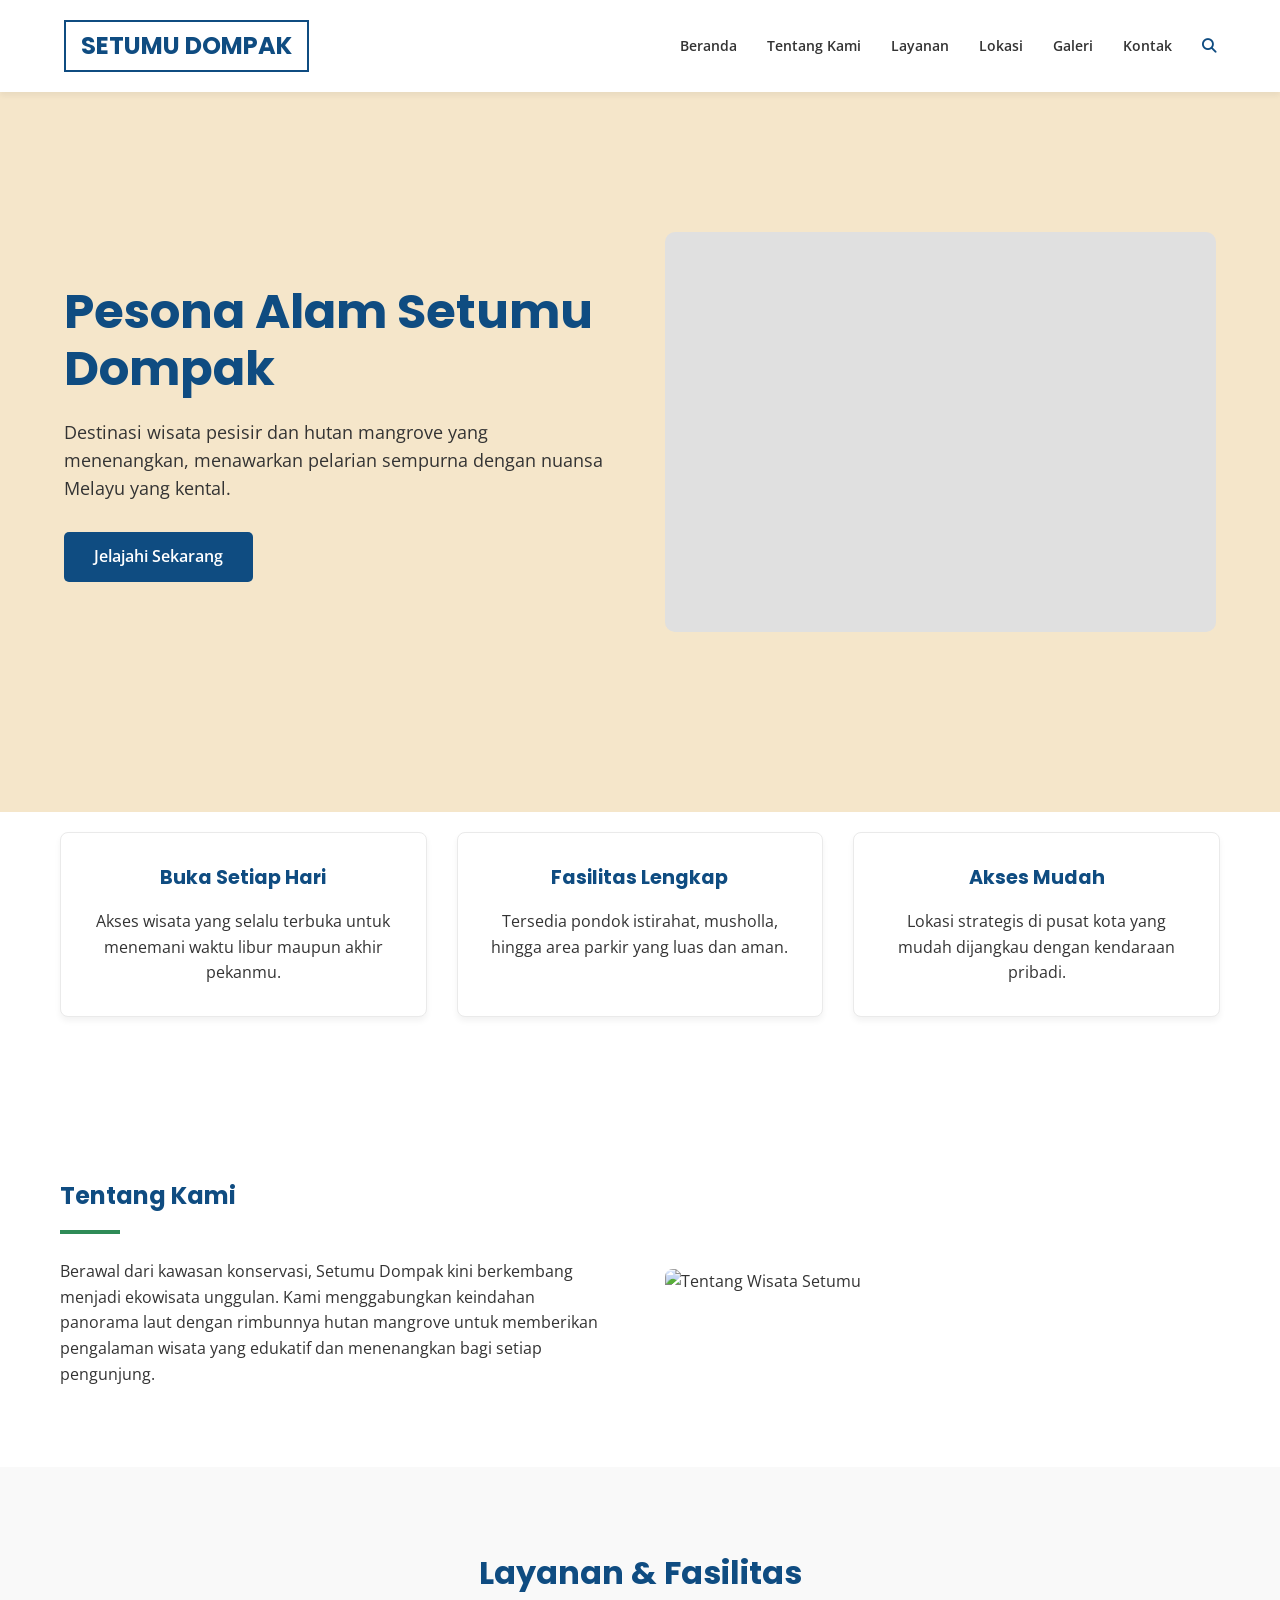
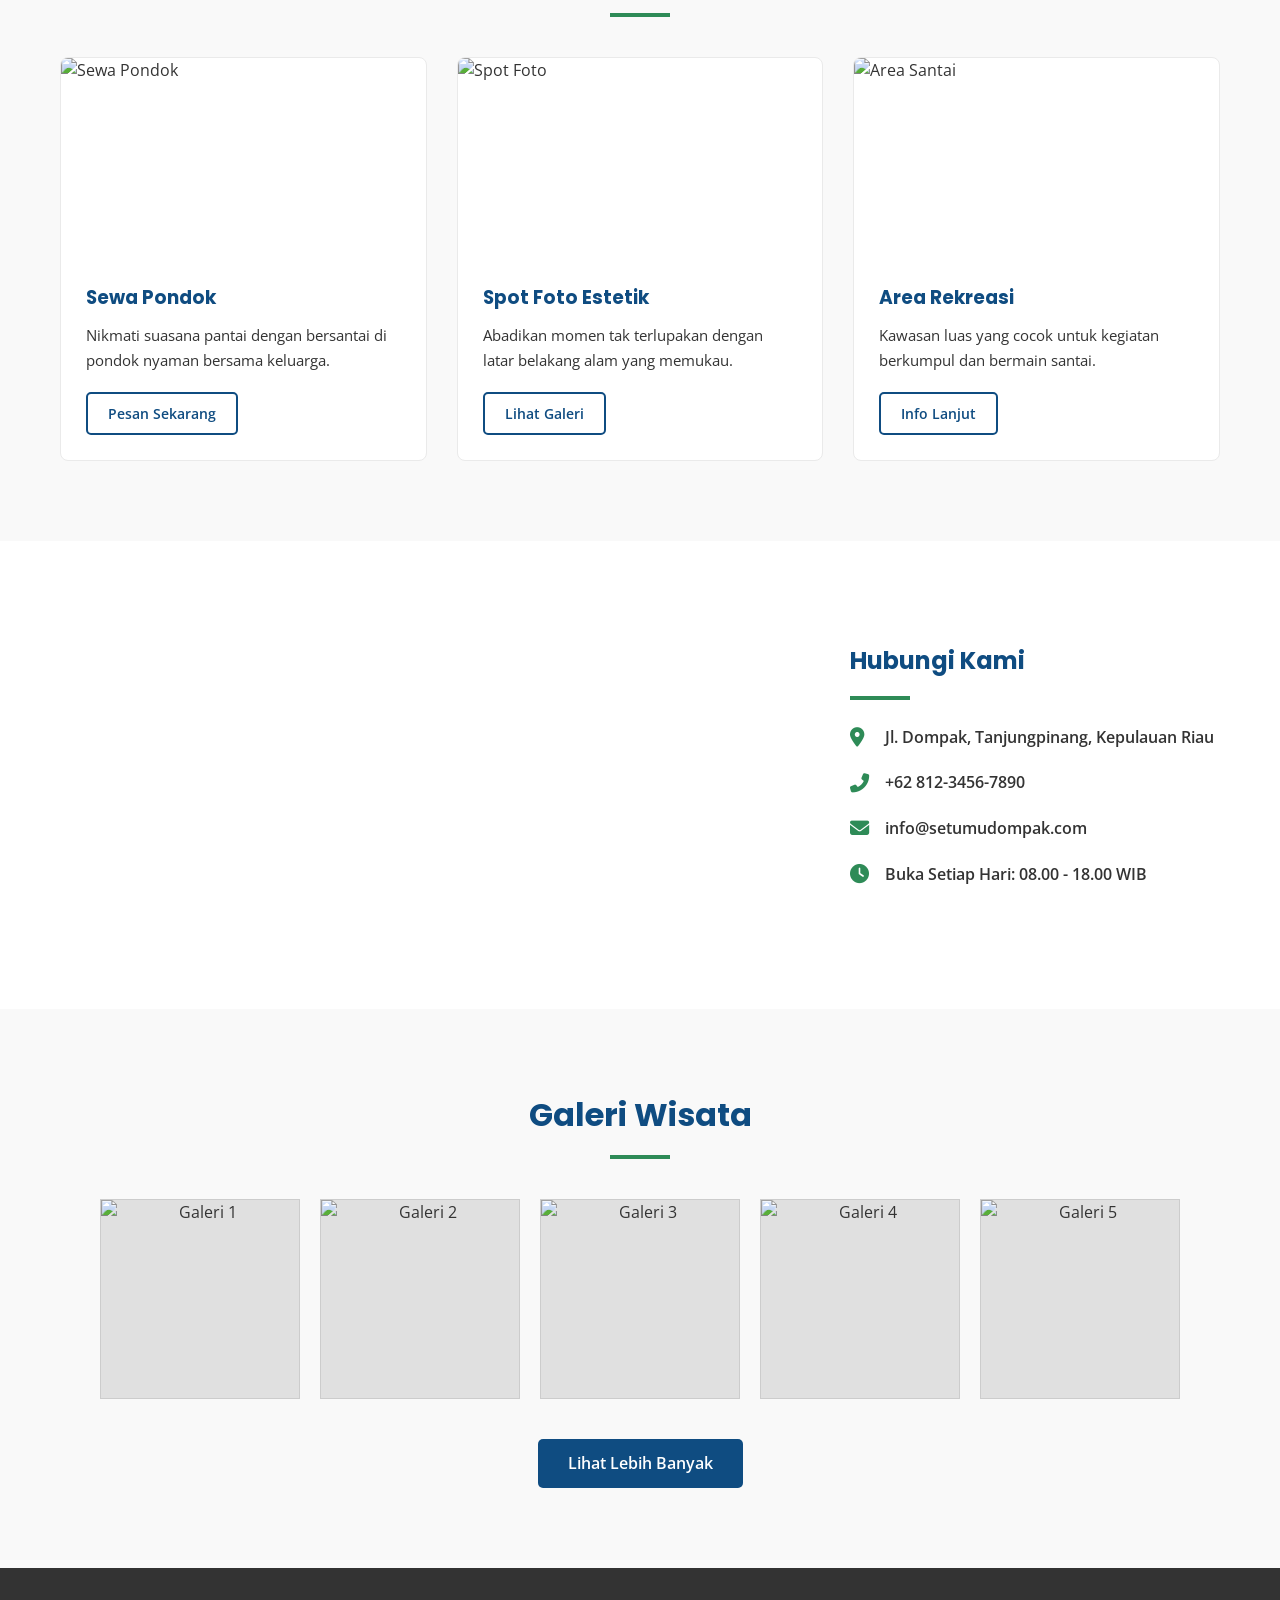
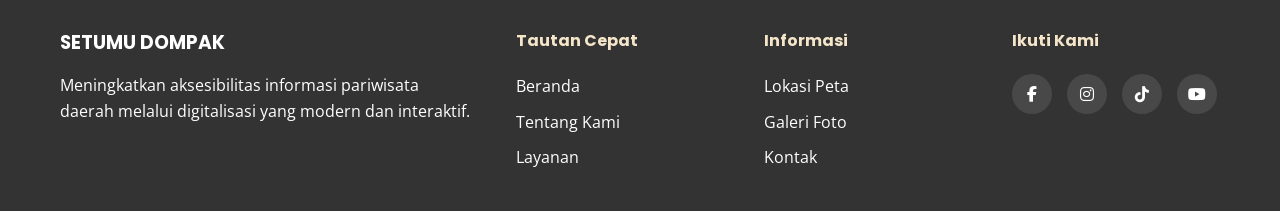
==== index.html @ fa3505f4 "first commit" ====
<!DOCTYPE html>
<html lang="id">
<head>
    <meta charset="UTF-8">
    <meta name="viewport" content="width=device-width, initial-scale=1.0">
    <title>Wisata Setumu Dompak</title>
    <link rel="stylesheet" href="css/style.css">
    <link rel="stylesheet" href="https://cdnjs.cloudflare.com/ajax/libs/font-awesome/6.4.0/css/all.min.css">
</head>
<body>

    <nav class="navbar">
        <div class="logo">SETUMU DOMPAK</div>
        <ul class="nav-links">
            <li><a href="#beranda">Beranda</a></li>
            <li><a href="#tentang">Tentang Kami</a></li>
            <li><a href="#layanan">Layanan</a></li>
            <li><a href="#lokasi">Lokasi</a></li>
            <li><a href="#galeri">Galeri</a></li>
            <li><a href="#kontak">Kontak</a></li>
            <li><a href="#" class="search-icon"><i class="fas fa-search"></i></a></li>
        </ul>
    </nav>

    <section id="beranda" class="hero">
        <div class="hero-text">
            <h1>Pesona Alam Setumu Dompak</h1>
            <p>Destinasi wisata pesisir dan hutan mangrove yang menenangkan, menawarkan pelarian sempurna dengan nuansa Melayu yang kental.</p>
            <a href="#layanan" class="btn-primary">Jelajahi Sekarang</a>
        </div>
        <div class="hero-image-placeholder">
            </div>
    </section>

    <section class="highlights container">
        <div class="card-highlight">
            <h3>Buka Setiap Hari</h3>
            <p>Akses wisata yang selalu terbuka untuk menemani waktu libur maupun akhir pekanmu.</p>
        </div>
        <div class="card-highlight">
            <h3>Fasilitas Lengkap</h3>
            <p>Tersedia pondok istirahat, musholla, hingga area parkir yang luas dan aman.</p>
        </div>
        <div class="card-highlight">
            <h3>Akses Mudah</h3>
            <p>Lokasi strategis di pusat kota yang mudah dijangkau dengan kendaraan pribadi.</p>
        </div>
    </section>

    <section id="tentang" class="tentang container">
        <div class="tentang-text">
            <h2>Tentang Kami</h2>
            <div class="divider"></div>
            <p>Berawal dari kawasan konservasi, Setumu Dompak kini berkembang menjadi ekowisata unggulan. Kami menggabungkan keindahan panorama laut dengan rimbunnya hutan mangrove untuk memberikan pengalaman wisata yang edukatif dan menenangkan bagi setiap pengunjung.</p>
        </div>
        <div class="tentang-image">
            <img src="https://via.placeholder.com/500x300" alt="Tentang Wisata Setumu">
        </div>
    </section>

    <section id="layanan" class="layanan bg-light">
        <div class="container">
            <h2 class="section-title">Layanan & Fasilitas</h2>
            <div class="divider-center"></div>
            
            <div class="layanan-grid">
                <div class="card-layanan">
                    <img src="https://via.placeholder.com/400x200" alt="Sewa Pondok">
                    <div class="card-body">
                        <h3>Sewa Pondok</h3>
                        <p>Nikmati suasana pantai dengan bersantai di pondok nyaman bersama keluarga.</p>
                        <a href="#kontak" class="btn-outline">Pesan Sekarang</a>
                    </div>
                </div>
                <div class="card-layanan">
                    <img src="https://via.placeholder.com/400x200" alt="Spot Foto">
                    <div class="card-body">
                        <h3>Spot Foto Estetik</h3>
                        <p>Abadikan momen tak terlupakan dengan latar belakang alam yang memukau.</p>
                        <a href="#galeri" class="btn-outline">Lihat Galeri</a>
                    </div>
                </div>
                <div class="card-layanan">
                    <img src="https://via.placeholder.com/400x200" alt="Area Santai">
                    <div class="card-body">
                        <h3>Area Rekreasi</h3>
                        <p>Kawasan luas yang cocok untuk kegiatan berkumpul dan bermain santai.</p>
                        <a href="#kontak" class="btn-outline">Info Lanjut</a>
                    </div>
                </div>
            </div>
        </div>
    </section>

    <section id="lokasi" class="lokasi-kontak container">
        <div class="peta-lokasi">
            <iframe src="https://www.google.com/maps/embed?pb=!1m18!1m12!1m3!1d3989.3100492018316!2d104.449733!3d0.880922!2m3!1f0!2f0!3f0!3m2!1i1024!2i768!4f13.1!3m3!1m2!1s0x0%3A0x0!2zMMKwNTInNTEuMyJOIDEwNMKwMjcnMTAuNSJF!5e0!3m2!1sid!2sid!4v1680000000000!5m2!1sid!2sid" width="100%" height="300" style="border:0; border-radius: 8px;" allowfullscreen="" loading="lazy"></iframe>
        </div>
        <div class="info-kontak">
            <h2>Hubungi Kami</h2>
            <div class="divider"></div>
            <ul>
                <li><i class="fas fa-map-marker-alt"></i> Jl. Dompak, Tanjungpinang, Kepulauan Riau</li>
                <li><i class="fas fa-phone-alt"></i> +62 812-3456-7890</li>
                <li><i class="fas fa-envelope"></i> info@setumudompak.com</li>
                <li><i class="fas fa-clock"></i> Buka Setiap Hari: 08.00 - 18.00 WIB</li>
            </ul>
        </div>
    </section>

    <section id="galeri" class="galeri bg-light">
        <div class="container text-center">
            <h2 class="section-title">Galeri Wisata</h2>
            <div class="divider-center"></div>
            
            <div class="galeri-row">
                <img src="https://via.placeholder.com/200x200" alt="Galeri 1">
                <img src="https://via.placeholder.com/200x200" alt="Galeri 2">
                <img src="https://via.placeholder.com/200x200" alt="Galeri 3">
                <img src="https://via.placeholder.com/200x200" alt="Galeri 4">
                <img src="https://via.placeholder.com/200x200" alt="Galeri 5">
            </div>
            
            <a href="#" class="btn-primary mt-4">Lihat Lebih Banyak</a>
        </div>
    </section>

    <footer id="kontak">
        <div class="container footer-grid">
            <div class="footer-brand">
                <h3>SETUMU DOMPAK</h3>
                <p>Meningkatkan aksesibilitas informasi pariwisata daerah melalui digitalisasi yang modern dan interaktif.</p>
            </div>
            <div class="footer-links">
                <h4>Tautan Cepat</h4>
                <ul>
                    <li><a href="#beranda">Beranda</a></li>
                    <li><a href="#tentang">Tentang Kami</a></li>
                    <li><a href="#layanan">Layanan</a></li>
                </ul>
            </div>
            <div class="footer-links">
                <h4>Informasi</h4>
                <ul>
                    <li><a href="#lokasi">Lokasi Peta</a></li>
                    <li><a href="#galeri">Galeri Foto</a></li>
                    <li><a href="#kontak">Kontak</a></li>
                </ul>
            </div>
            <div class="footer-social">
                <h4>Ikuti Kami</h4>
                <div class="social-icons">
                    <a href="#"><i class="fab fa-facebook-f"></i></a>
                    <a href="#"><i class="fab fa-instagram"></i></a>
                    <a href="#"><i class="fab fa-tiktok"></i></a>
                    <a href="#"><i class="fab fa-youtube"></i></a>
                </div>
            </div>
        </div>
    </footer>

</body>
</html>
---- css/style.css ----
/* --- GLOBAL STYLES & CRAP PRINCIPLES --- */
@import url('https://fonts.googleapis.com/css2?family=Open+Sans:wght@400;600&family=Poppins:wght@600;700&display=swap');

:root {
    --biru-laut: #0F4C81;
    --hijau-mangrove: #2E8B57;
    --cream-pasir: #F5E6CA;
    --putih: #FFFFFF;
    --abu-gelap: #333333;
    --abu-terang: #F9F9F9;
    --shadow: 0 4px 6px rgba(0,0,0,0.05);
}

* {
    margin: 0;
    padding: 0;
    box-sizing: border-box;
    scroll-behavior: smooth; /* Untuk efek smooth scroll antar section */
}

body {
    font-family: 'Open Sans', sans-serif;
    color: var(--abu-gelap);
    background-color: var(--putih);
    line-height: 1.6;
}

h1, h2, h3, h4 {
    font-family: 'Poppins', sans-serif;
    color: var(--biru-laut);
}

a {
    text-decoration: none;
    color: inherit;
}

.container {
    max-width: 1200px;
    margin: 0 auto;
    padding: 80px 20px;
}

.bg-light {
    background-color: var(--abu-terang);
}

/* Garis pembatas untuk Proximity & Repetition */
.divider {
    height: 4px;
    width: 60px;
    background-color: var(--hijau-mangrove);
    margin: 15px 0 25px 0;
}

.divider-center {
    height: 4px;
    width: 60px;
    background-color: var(--hijau-mangrove);
    margin: 15px auto 40px auto;
}

.section-title {
    text-align: center;
    font-size: 2rem;
}

/* --- 1. NAVBAR --- */
.navbar {
    display: flex;
    justify-content: space-between;
    align-items: center;
    padding: 20px 5%;
    background-color: var(--putih);
    box-shadow: var(--shadow);
    position: sticky;
    top: 0;
    z-index: 1000;
}

.logo {
    font-family: 'Poppins', sans-serif;
    font-weight: 700;
    font-size: 1.5rem;
    color: var(--biru-laut);
    border: 2px solid var(--biru-laut);
    padding: 5px 15px;
}

.nav-links {
    display: flex;
    list-style: none;
    gap: 30px;
    align-items: center;
}

.nav-links a {
    font-weight: 600;
    font-size: 0.9rem;
    transition: color 0.3s;
}

.nav-links a:hover {
    color: var(--hijau-mangrove);
}

.search-icon {
    color: var(--biru-laut);
}

/* --- 2. HERO SECTION --- */
.hero {
    display: flex;
    align-items: center;
    justify-content: space-between;
    padding: 60px 5% 100px;
    background-color: var(--cream-pasir); /* Contrast background */
    min-height: 80vh;
}

.hero-text {
    flex: 1;
    padding-right: 50px;
}

.hero-text h1 {
    font-size: 3rem;
    margin-bottom: 20px;
    line-height: 1.2;
}

.hero-text p {
    font-size: 1.1rem;
    margin-bottom: 30px;
    color: var(--abu-gelap);
}

.hero-image-placeholder {
    flex: 1;
    height: 400px;
    background-color: #E0E0E0;
    border-radius: 10px;
    position: relative;
    /* Ini mewakili area abu-abu besar di wireframe */
}

/* --- BUTTONS --- */
.btn-primary {
    display: inline-block;
    background-color: var(--biru-laut);
    color: var(--putih);
    padding: 12px 30px;
    border-radius: 5px;
    font-weight: 600;
    transition: 0.3s;
}

.btn-primary:hover {
    background-color: var(--hijau-mangrove);
}

.btn-outline {
    display: inline-block;
    border: 2px solid var(--biru-laut);
    color: var(--biru-laut);
    padding: 8px 20px;
    border-radius: 5px;
    font-weight: 600;
    font-size: 0.9rem;
    transition: 0.3s;
}

.btn-outline:hover {
    background-color: var(--biru-laut);
    color: var(--putih);
}

.mt-4 { margin-top: 40px; }

/* --- 3. HIGHLIGHTS CARDS --- */
.highlights {
    display: grid;
    grid-template-columns: repeat(3, 1fr);
    gap: 30px;
    margin-top: -60px; /* Overlapping hero like wireframe logic */
    position: relative;
    z-index: 10;
}

.card-highlight {
    background-color: var(--putih);
    padding: 30px;
    border: 1px solid #EAEAEA;
    border-radius: 8px;
    box-shadow: var(--shadow);
    text-align: center;
}

.card-highlight h3 {
    margin-bottom: 15px;
    font-size: 1.2rem;
}

/* --- 4. TENTANG KAMI --- */
.tentang {
    display: flex;
    align-items: center;
    gap: 50px;
}

.tentang-text {
    flex: 1;
}

.tentang-image {
    flex: 1;
}

.tentang-image img {
    width: 100%;
    border-radius: 8px;
    object-fit: cover;
}

/* --- 5. LAYANAN / FASILITAS --- */
.layanan-grid {
    display: grid;
    grid-template-columns: repeat(3, 1fr);
    gap: 30px;
}

.card-layanan {
    background-color: var(--putih);
    border: 1px solid #EAEAEA;
    border-radius: 8px;
    overflow: hidden;
}

.card-layanan img {
    width: 100%;
    height: 200px;
    object-fit: cover;
    display: block;
}

.card-body {
    padding: 25px;
}

.card-body h3 {
    margin-bottom: 10px;
}

.card-body p {
    margin-bottom: 20px;
    font-size: 0.95rem;
}

/* --- 6. LOKASI & KONTAK --- */
.lokasi-kontak {
    display: flex;
    gap: 50px;
    align-items: center;
}

.peta-lokasi {
    flex: 2;
}

.info-kontak {
    flex: 1;
}

.info-kontak ul {
    list-style: none;
}

.info-kontak ul li {
    margin-bottom: 20px;
    display: flex;
    align-items: center;
    gap: 15px;
    font-weight: 600;
}

.info-kontak ul li i {
    color: var(--hijau-mangrove);
    font-size: 1.2rem;
    width: 20px;
}

/* --- 7. GALERI --- */
.text-center {
    text-align: center;
}

.galeri-row {
    display: flex;
    gap: 20px;
    justify-content: center;
    flex-wrap: wrap;
}

.galeri-row img {
    width: 200px;
    height: 200px;
    object-fit: cover;
    background-color: #E0E0E0;
    border: 1px solid #CCC; /* Styling wireframe placeholder */
}

/* --- 8. FOOTER --- */
footer {
    background-color: var(--abu-gelap);
    color: var(--putih);
    padding: 60px 0 30px;
}

.footer-grid {
    display: grid;
    grid-template-columns: 2fr 1fr 1fr 1fr;
    gap: 40px;
    padding: 0 20px;
}

.footer-brand h3 {
    color: var(--putih);
    margin-bottom: 15px;
}

.footer-links h4, .footer-social h4 {
    color: var(--cream-pasir);
    margin-bottom: 20px;
}

.footer-links ul {
    list-style: none;
}

.footer-links ul li {
    margin-bottom: 10px;
}

.footer-links ul li a:hover {
    color: var(--hijau-mangrove);
}

.social-icons {
    display: flex;
    gap: 15px;
}

.social-icons a {
    display: flex;
    align-items: center;
    justify-content: center;
    width: 40px;
    height: 40px;
    background-color: rgba(255,255,255,0.1);
    border-radius: 50%;
    transition: 0.3s;
}

.social-icons a:hover {
    background-color: var(--hijau-mangrove);
}
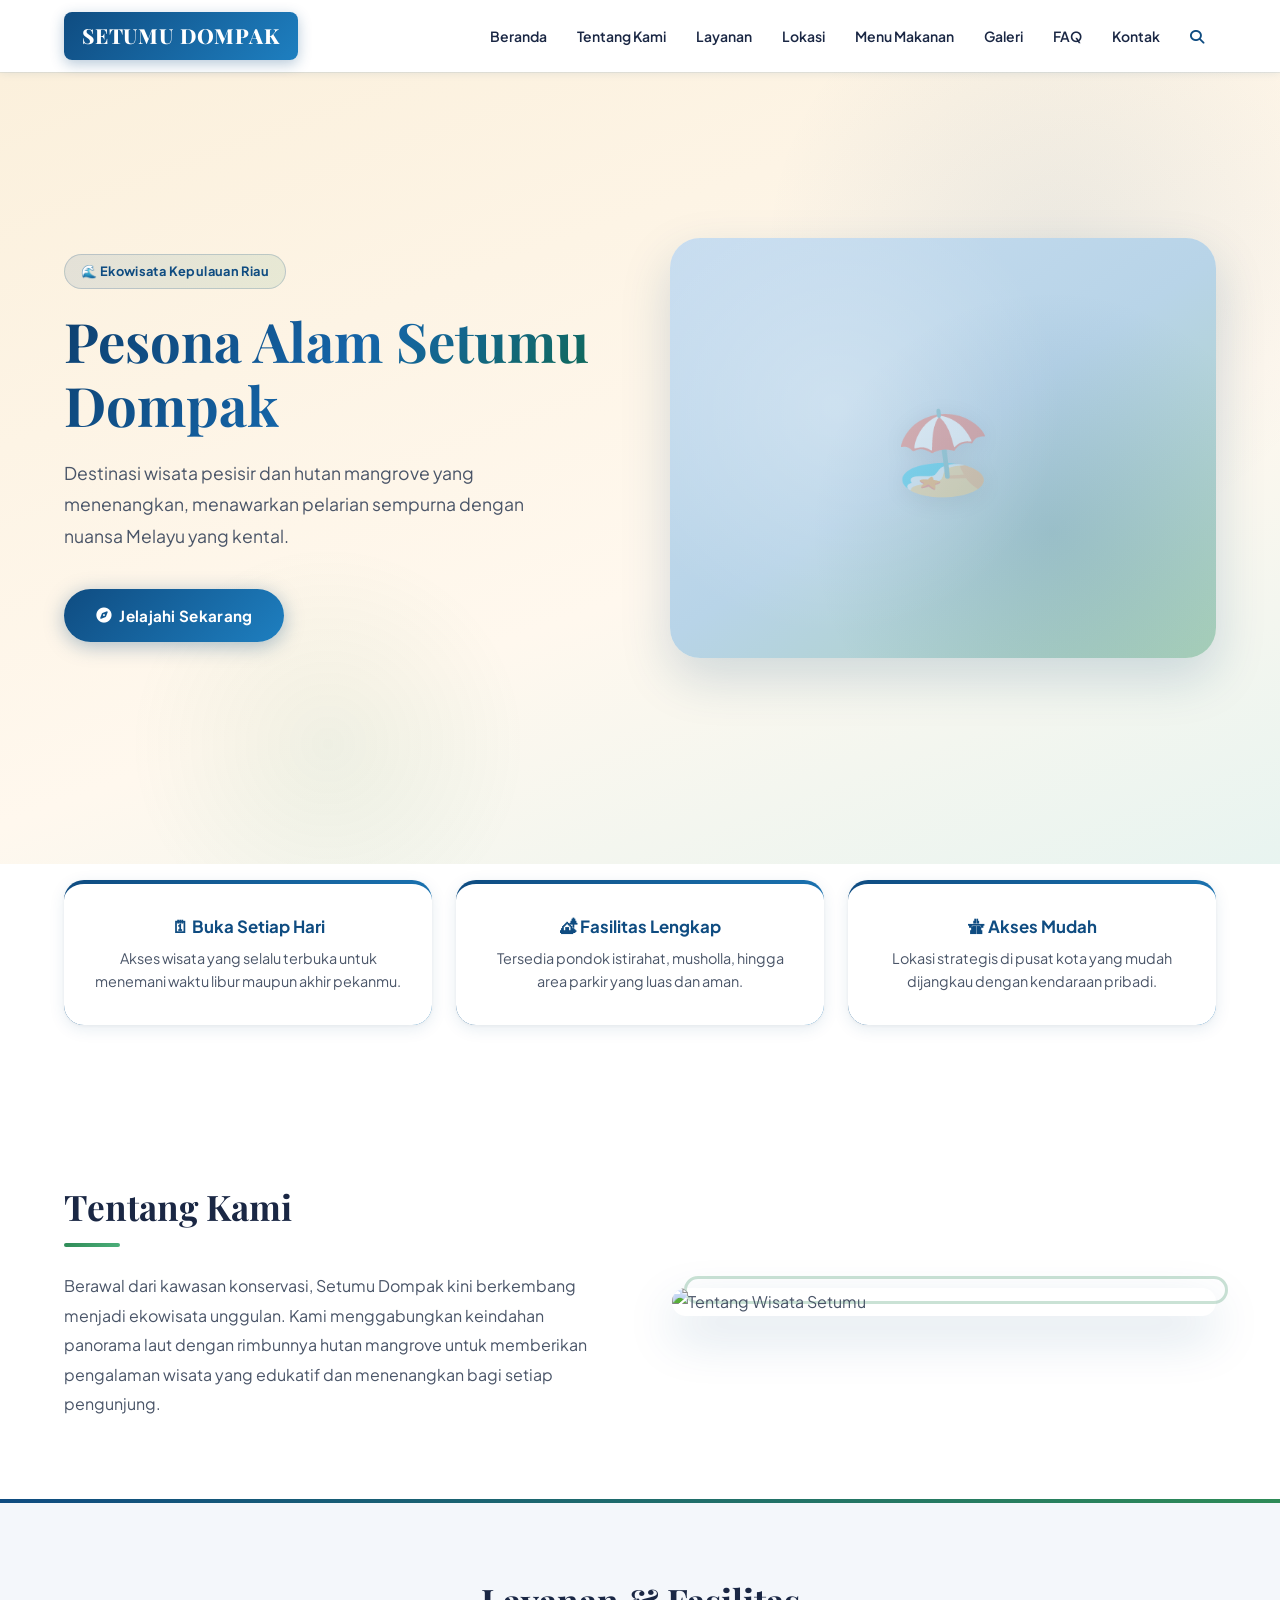
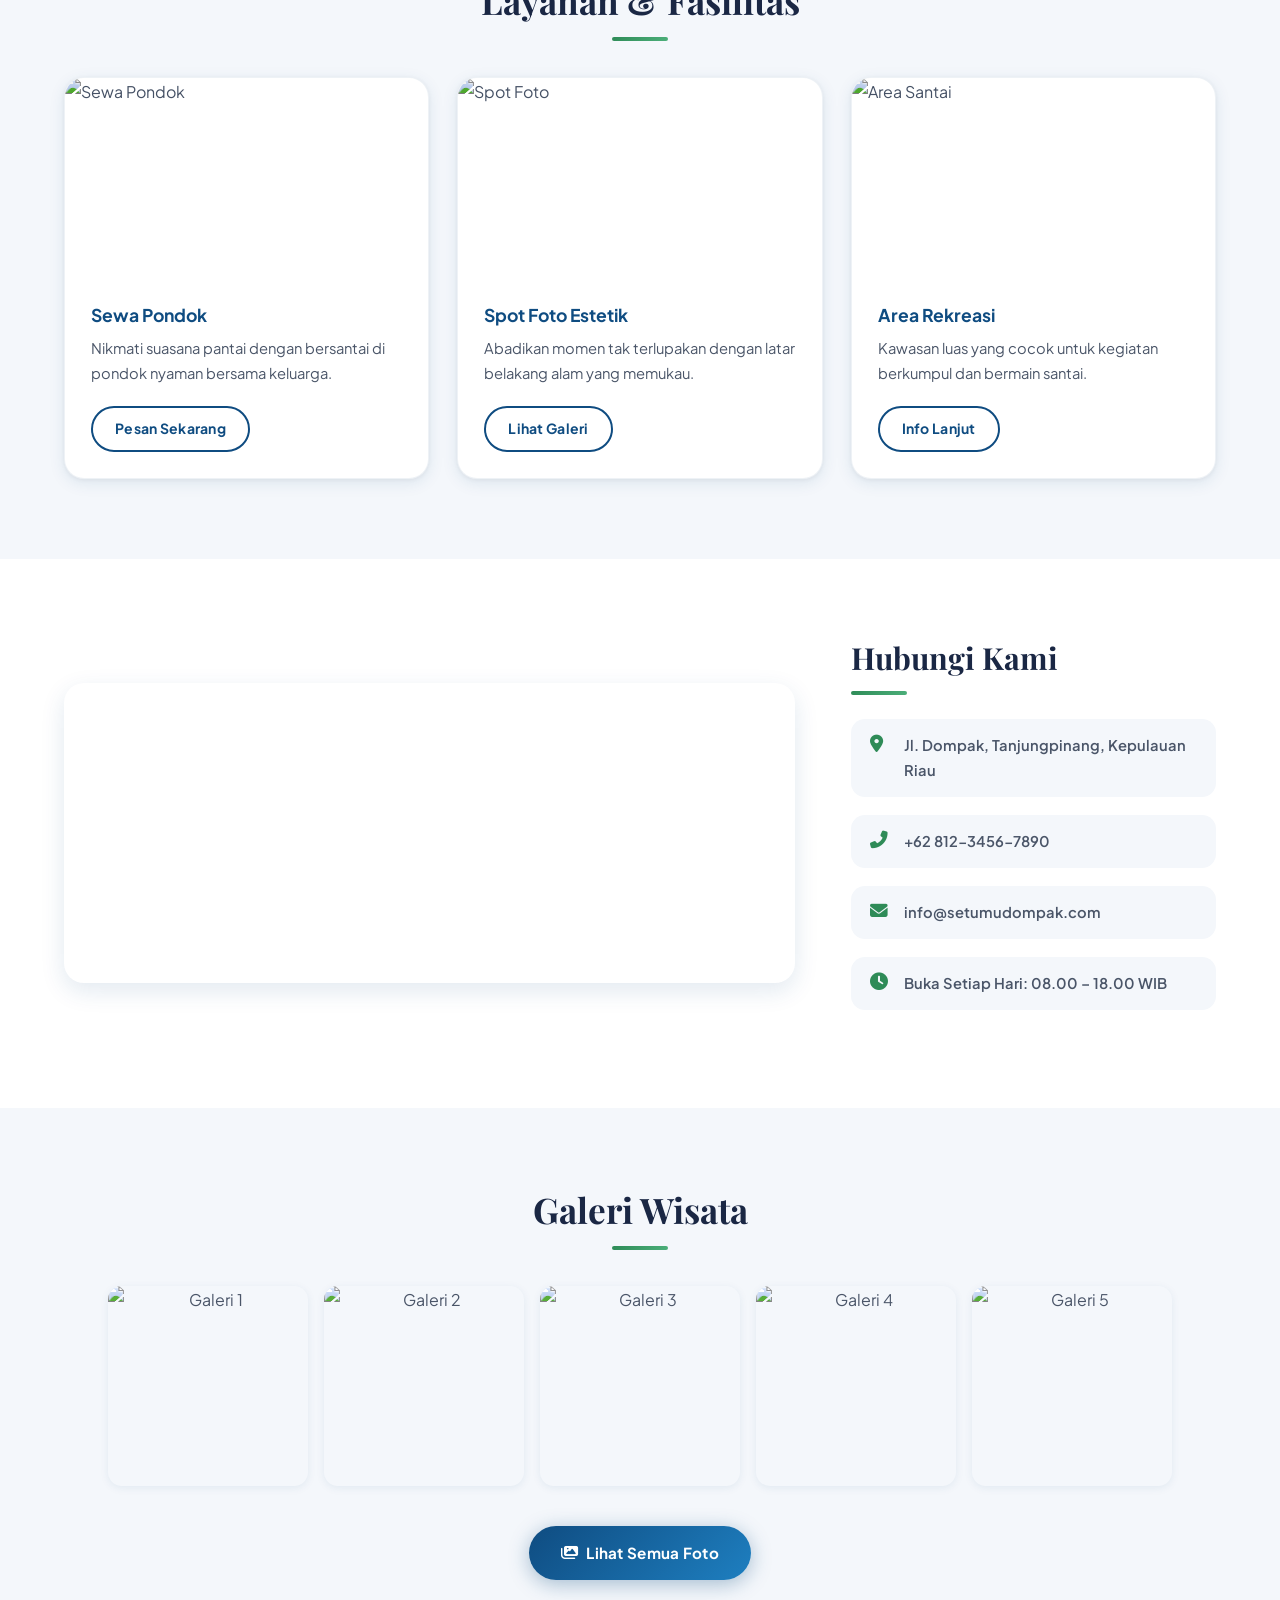
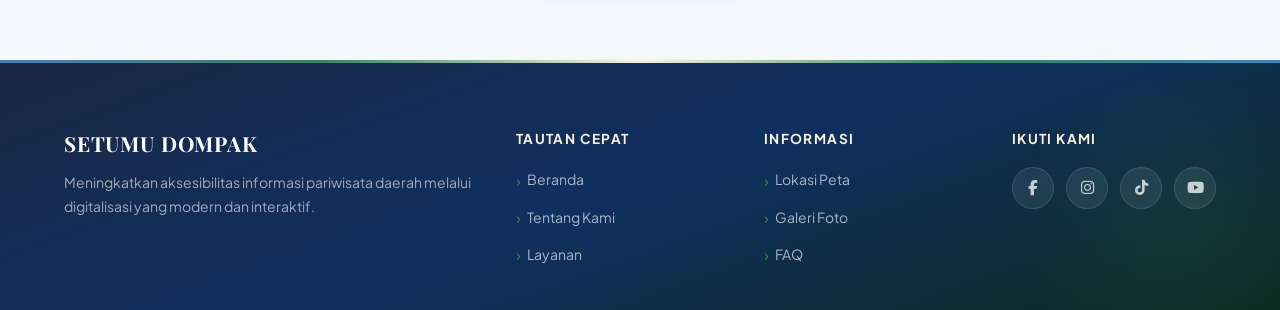
==== commit ba6f6d25: "update tampilan" ====
--- a/index.html
+++ b/index.html
@@ -3,12 +3,13 @@
 <head>
     <meta charset="UTF-8">
     <meta name="viewport" content="width=device-width, initial-scale=1.0">
-    <title>Wisata Setumu Dompak</title>
+    <title>Wisata Setumu Dompak — Ekowisata Kepulauan Riau</title>
     <link rel="stylesheet" href="css/style.css">
     <link rel="stylesheet" href="https://cdnjs.cloudflare.com/ajax/libs/font-awesome/6.4.0/css/all.min.css">
 </head>
 <body>
 
+    <!-- NAVBAR -->
     <nav class="navbar">
         <div class="logo">SETUMU DOMPAK</div>
         <ul class="nav-links">
@@ -16,22 +17,27 @@
             <li><a href="#tentang">Tentang Kami</a></li>
             <li><a href="#layanan">Layanan</a></li>
             <li><a href="#lokasi">Lokasi</a></li>
-            <li><a href="#galeri">Galeri</a></li>
+            <li><a href="menu.html">Menu Makanan</a></li>
+            <li><a href="galeri.html">Galeri</a></li>
+            <li><a href="faq.html">FAQ</a></li>
             <li><a href="#kontak">Kontak</a></li>
             <li><a href="#" class="search-icon"><i class="fas fa-search"></i></a></li>
         </ul>
     </nav>
 
+    <!-- HERO -->
     <section id="beranda" class="hero">
         <div class="hero-text">
             <h1>Pesona Alam Setumu Dompak</h1>
             <p>Destinasi wisata pesisir dan hutan mangrove yang menenangkan, menawarkan pelarian sempurna dengan nuansa Melayu yang kental.</p>
-            <a href="#layanan" class="btn-primary">Jelajahi Sekarang</a>
+            <a href="#layanan" class="btn-primary">
+                <i class="fas fa-compass"></i> Jelajahi Sekarang
+            </a>
         </div>
-        <div class="hero-image-placeholder">
-            </div>
+        <div class="hero-image-placeholder"></div>
     </section>
 
+    <!-- HIGHLIGHT CARDS -->
     <section class="highlights container">
         <div class="card-highlight">
             <h3>Buka Setiap Hari</h3>
@@ -47,84 +53,89 @@
         </div>
     </section>
 
+    <!-- TENTANG KAMI -->
     <section id="tentang" class="tentang container">
-        <div class="tentang-text">
+        <div class="tentang-text reveal-left">
             <h2>Tentang Kami</h2>
             <div class="divider"></div>
             <p>Berawal dari kawasan konservasi, Setumu Dompak kini berkembang menjadi ekowisata unggulan. Kami menggabungkan keindahan panorama laut dengan rimbunnya hutan mangrove untuk memberikan pengalaman wisata yang edukatif dan menenangkan bagi setiap pengunjung.</p>
         </div>
-        <div class="tentang-image">
-            <img src="https://via.placeholder.com/500x300" alt="Tentang Wisata Setumu">
+        <div class="tentang-image reveal-right">
+            <img src="https://via.placeholder.com/500x300/a8d0b8/0F4C81?text=Pantai+Setumu" alt="Tentang Wisata Setumu">
         </div>
     </section>
 
+    <!-- LAYANAN & FASILITAS -->
     <section id="layanan" class="layanan bg-light">
         <div class="container">
-            <h2 class="section-title">Layanan & Fasilitas</h2>
+            <h2 class="section-title reveal">Layanan &amp; Fasilitas</h2>
             <div class="divider-center"></div>
-            
             <div class="layanan-grid">
                 <div class="card-layanan">
-                    <img src="https://via.placeholder.com/400x200" alt="Sewa Pondok">
+                    <img src="https://via.placeholder.com/400x200/c8ddf5/0F4C81?text=Sewa+Pondok" alt="Sewa Pondok">
                     <div class="card-body">
                         <h3>Sewa Pondok</h3>
                         <p>Nikmati suasana pantai dengan bersantai di pondok nyaman bersama keluarga.</p>
-                        <a href="#kontak" class="btn-outline">Pesan Sekarang</a>
+                        <a href="#kontak" class="btn-outline"><span>Pesan Sekarang</span></a>
                     </div>
                 </div>
                 <div class="card-layanan">
-                    <img src="https://via.placeholder.com/400x200" alt="Spot Foto">
+                    <img src="https://via.placeholder.com/400x200/c8e4d0/0F4C81?text=Spot+Foto" alt="Spot Foto">
                     <div class="card-body">
                         <h3>Spot Foto Estetik</h3>
                         <p>Abadikan momen tak terlupakan dengan latar belakang alam yang memukau.</p>
-                        <a href="#galeri" class="btn-outline">Lihat Galeri</a>
+                        <a href="galeri.html" class="btn-outline"><span>Lihat Galeri</span></a>
                     </div>
                 </div>
                 <div class="card-layanan">
-                    <img src="https://via.placeholder.com/400x200" alt="Area Santai">
+                    <img src="https://via.placeholder.com/400x200/f5e4c8/0F4C81?text=Area+Rekreasi" alt="Area Santai">
                     <div class="card-body">
                         <h3>Area Rekreasi</h3>
                         <p>Kawasan luas yang cocok untuk kegiatan berkumpul dan bermain santai.</p>
-                        <a href="#kontak" class="btn-outline">Info Lanjut</a>
+                        <a href="#kontak" class="btn-outline"><span>Info Lanjut</span></a>
                     </div>
                 </div>
             </div>
         </div>
     </section>
 
+    <!-- LOKASI & KONTAK -->
     <section id="lokasi" class="lokasi-kontak container">
-        <div class="peta-lokasi">
-            <iframe src="https://www.google.com/maps/embed?pb=!1m18!1m12!1m3!1d3989.3100492018316!2d104.449733!3d0.880922!2m3!1f0!2f0!3f0!3m2!1i1024!2i768!4f13.1!3m3!1m2!1s0x0%3A0x0!2zMMKwNTInNTEuMyJOIDEwNMKwMjcnMTAuNSJF!5e0!3m2!1sid!2sid!4v1680000000000!5m2!1sid!2sid" width="100%" height="300" style="border:0; border-radius: 8px;" allowfullscreen="" loading="lazy"></iframe>
+        <div class="peta-lokasi reveal-left">
+            <iframe src="https://www.google.com/maps/embed?pb=!1m18!1m12!1m3!1d3989.3100492018316!2d104.449733!3d0.880922!2m3!1f0!2f0!3f0!3m2!1i1024!2i768!4f13.1!3m3!1m2!1s0x0%3A0x0!2zMMKwNTInNTEuMyJOIDEwNMKwMjcnMTAuNSJF!5e0!3m2!1sid!2sid!4v1680000000000!5m2!1sid!2sid"
+                width="100%" height="300" style="border:0; border-radius: 14px;" allowfullscreen="" loading="lazy"></iframe>
         </div>
-        <div class="info-kontak">
+        <div class="info-kontak reveal-right">
             <h2>Hubungi Kami</h2>
             <div class="divider"></div>
             <ul>
                 <li><i class="fas fa-map-marker-alt"></i> Jl. Dompak, Tanjungpinang, Kepulauan Riau</li>
                 <li><i class="fas fa-phone-alt"></i> +62 812-3456-7890</li>
                 <li><i class="fas fa-envelope"></i> info@setumudompak.com</li>
-                <li><i class="fas fa-clock"></i> Buka Setiap Hari: 08.00 - 18.00 WIB</li>
+                <li><i class="fas fa-clock"></i> Buka Setiap Hari: 08.00 – 18.00 WIB</li>
             </ul>
         </div>
     </section>
 
+    <!-- GALERI PREVIEW -->
     <section id="galeri" class="galeri bg-light">
         <div class="container text-center">
-            <h2 class="section-title">Galeri Wisata</h2>
+            <h2 class="section-title reveal">Galeri Wisata</h2>
             <div class="divider-center"></div>
-            
             <div class="galeri-row">
-                <img src="https://via.placeholder.com/200x200" alt="Galeri 1">
-                <img src="https://via.placeholder.com/200x200" alt="Galeri 2">
-                <img src="https://via.placeholder.com/200x200" alt="Galeri 3">
-                <img src="https://via.placeholder.com/200x200" alt="Galeri 4">
-                <img src="https://via.placeholder.com/200x200" alt="Galeri 5">
+                <img src="https://via.placeholder.com/200x200/c8ddf5/0F4C81?text=Pantai" alt="Galeri 1">
+                <img src="https://via.placeholder.com/200x200/f5d4a0/0F4C81?text=Sunset" alt="Galeri 2">
+                <img src="https://via.placeholder.com/200x200/c8e8d8/0F4C81?text=Mangrove" alt="Galeri 3">
+                <img src="https://via.placeholder.com/200x200/f5e0c8/0F4C81?text=Kuliner" alt="Galeri 4">
+                <img src="https://via.placeholder.com/200x200/d8c8f0/0F4C81?text=Event" alt="Galeri 5">
             </div>
-            
-            <a href="#" class="btn-primary mt-4">Lihat Lebih Banyak</a>
+            <a href="galeri.html" class="btn-primary mt-4">
+                <i class="fas fa-images"></i> Lihat Semua Foto
+            </a>
         </div>
     </section>
 
+    <!-- FOOTER -->
     <footer id="kontak">
         <div class="container footer-grid">
             <div class="footer-brand">
@@ -143,8 +154,8 @@
                 <h4>Informasi</h4>
                 <ul>
                     <li><a href="#lokasi">Lokasi Peta</a></li>
-                    <li><a href="#galeri">Galeri Foto</a></li>
-                    <li><a href="#kontak">Kontak</a></li>
+                    <li><a href="galeri.html">Galeri Foto</a></li>
+                    <li><a href="faq.html">FAQ</a></li>
                 </ul>
             </div>
             <div class="footer-social">
@@ -159,5 +170,6 @@
         </div>
     </footer>
 
+    <script src="js/navbar.js"></script>
 </body>
-</html>+</html>
--- a/css/style.css
+++ b/css/style.css
@@ -1,33 +1,66 @@
-/* --- GLOBAL STYLES & CRAP PRINCIPLES --- */
-@import url('https://fonts.googleapis.com/css2?family=Open+Sans:wght@400;600&family=Poppins:wght@600;700&display=swap');
-
+/* ============================================================
+   SETUMU DOMPAK — Enhanced Visual Style
+   Tata letak tidak berubah, visual diperkaya
+   ============================================================ */
+
+@import url('https://fonts.googleapis.com/css2?family=Playfair+Display:wght@700;800&family=Plus+Jakarta+Sans:wght@400;500;600;700&display=swap');
+
+/* ─── CSS VARIABLES ─────────────────────────────────────── */
 :root {
-    --biru-laut: #0F4C81;
-    --hijau-mangrove: #2E8B57;
-    --cream-pasir: #F5E6CA;
-    --putih: #FFFFFF;
-    --abu-gelap: #333333;
-    --abu-terang: #F9F9F9;
-    --shadow: 0 4px 6px rgba(0,0,0,0.05);
-}
-
-* {
+    --biru-laut:       #0F4C81;
+    --biru-tengah:     #1565A8;
+    --biru-muda:       #3B82C4;
+    --hijau-mangrove:  #2E8B57;
+    --hijau-terang:    #3DAA6A;
+    --cream-pasir:     #FBF0DC;
+    --cream-gelap:     #F0DDB8;
+    --putih:           #FFFFFF;
+    --abu-terang:      #F4F7FB;
+    --abu-gelap:       #2D3748;
+    --teks-utama:      #1A2744;
+    --teks-body:       #4A5568;
+
+    --gradient-hero:   linear-gradient(135deg, #0D3F6E 0%, #1565A8 50%, #0F6B3F 100%);
+    --gradient-biru:   linear-gradient(135deg, #0F4C81, #1E7FC0);
+    --gradient-hijau:  linear-gradient(135deg, #2E8B57, #4CAF7A);
+    --gradient-cream:  linear-gradient(160deg, #FBF0DC 0%, #FFF8EE 60%, #E8F4F0 100%);
+    --gradient-card:   linear-gradient(145deg, #ffffff, #f0f7ff);
+
+    --shadow-sm:   0 2px 8px rgba(15,76,129,0.08);
+    --shadow-md:   0 8px 24px rgba(15,76,129,0.12);
+    --shadow-lg:   0 20px 50px rgba(15,76,129,0.18);
+    --shadow-card: 0 4px 16px rgba(15,76,129,0.1), 0 1px 4px rgba(0,0,0,0.05);
+    --shadow-hover:0 16px 40px rgba(15,76,129,0.22), 0 4px 12px rgba(0,0,0,0.08);
+
+    --radius-sm:  8px;
+    --radius-md:  14px;
+    --radius-lg:  20px;
+    --radius-xl:  30px;
+
+    --transition: all 0.35s cubic-bezier(0.4, 0, 0.2, 1);
+}
+
+/* ─── RESET & BASE ───────────────────────────────────────── */
+*, *::before, *::after {
     margin: 0;
     padding: 0;
     box-sizing: border-box;
-    scroll-behavior: smooth; /* Untuk efek smooth scroll antar section */
-}
+}
+
+html { scroll-behavior: smooth; }
 
 body {
-    font-family: 'Open Sans', sans-serif;
-    color: var(--abu-gelap);
+    font-family: 'Plus Jakarta Sans', sans-serif;
+    color: var(--teks-body);
     background-color: var(--putih);
-    line-height: 1.6;
+    line-height: 1.7;
+    overflow-x: hidden;
 }
 
 h1, h2, h3, h4 {
-    font-family: 'Poppins', sans-serif;
-    color: var(--biru-laut);
+    font-family: 'Playfair Display', serif;
+    color: var(--teks-utama);
+    line-height: 1.25;
 }
 
 a {
@@ -35,332 +68,1290 @@
     color: inherit;
 }
 
+img { display: block; max-width: 100%; }
+
+/* ─── SCROLL ANIMATION ───────────────────────────────────── */
+.reveal {
+    opacity: 0;
+    transform: translateY(32px);
+    transition: opacity 0.7s ease, transform 0.7s ease;
+}
+.reveal.visible {
+    opacity: 1;
+    transform: translateY(0);
+}
+.reveal-left {
+    opacity: 0;
+    transform: translateX(-40px);
+    transition: opacity 0.7s ease, transform 0.7s ease;
+}
+.reveal-left.visible {
+    opacity: 1;
+    transform: translateX(0);
+}
+.reveal-right {
+    opacity: 0;
+    transform: translateX(40px);
+    transition: opacity 0.7s ease, transform 0.7s ease;
+}
+.reveal-right.visible {
+    opacity: 1;
+    transform: translateX(0);
+}
+
+/* ─── LAYOUT ─────────────────────────────────────────────── */
 .container {
     max-width: 1200px;
     margin: 0 auto;
-    padding: 80px 20px;
-}
-
-.bg-light {
-    background-color: var(--abu-terang);
-}
-
-/* Garis pembatas untuk Proximity & Repetition */
+    padding: 80px 24px;
+}
+
+.bg-light { background-color: var(--abu-terang); }
+
+/* ─── DIVIDER ────────────────────────────────────────────── */
 .divider {
     height: 4px;
-    width: 60px;
-    background-color: var(--hijau-mangrove);
-    margin: 15px 0 25px 0;
-}
-
+    width: 56px;
+    background: var(--gradient-hijau);
+    border-radius: 99px;
+    margin: 14px 0 24px;
+}
 .divider-center {
     height: 4px;
-    width: 60px;
-    background-color: var(--hijau-mangrove);
-    margin: 15px auto 40px auto;
-}
-
+    width: 56px;
+    background: var(--gradient-hijau);
+    border-radius: 99px;
+    margin: 14px auto 36px;
+}
+
+/* ─── SECTION TITLE ─────────────────────────────────────── */
 .section-title {
     text-align: center;
-    font-size: 2rem;
-}
-
-/* --- 1. NAVBAR --- */
+    font-size: 2.2rem;
+    color: var(--teks-utama);
+}
+
+/* ─── BUTTONS ────────────────────────────────────────────── */
+.btn-primary {
+    display: inline-flex;
+    align-items: center;
+    gap: 8px;
+    background: var(--gradient-biru);
+    color: var(--putih);
+    padding: 14px 32px;
+    border-radius: var(--radius-xl);
+    font-weight: 700;
+    font-size: 0.95rem;
+    letter-spacing: 0.02em;
+    box-shadow: 0 4px 20px rgba(15,76,129,0.35);
+    transition: var(--transition);
+    position: relative;
+    overflow: hidden;
+}
+.btn-primary::after {
+    content: '';
+    position: absolute;
+    inset: 0;
+    background: linear-gradient(135deg, rgba(255,255,255,0.15), transparent);
+    opacity: 0;
+    transition: opacity 0.3s;
+}
+.btn-primary:hover {
+    background: var(--gradient-hijau);
+    box-shadow: 0 8px 28px rgba(46,139,87,0.4);
+    transform: translateY(-2px);
+}
+.btn-primary:hover::after { opacity: 1; }
+
+.btn-outline {
+    display: inline-flex;
+    align-items: center;
+    gap: 6px;
+    border: 2px solid var(--biru-laut);
+    color: var(--biru-laut);
+    padding: 9px 22px;
+    border-radius: var(--radius-xl);
+    font-weight: 700;
+    font-size: 0.875rem;
+    letter-spacing: 0.02em;
+    transition: var(--transition);
+    position: relative;
+    overflow: hidden;
+}
+.btn-outline::before {
+    content: '';
+    position: absolute;
+    inset: 0;
+    background: var(--gradient-biru);
+    transform: scaleX(0);
+    transform-origin: left;
+    transition: transform 0.35s ease;
+    z-index: 0;
+}
+.btn-outline:hover {
+    color: var(--putih);
+    border-color: transparent;
+    box-shadow: var(--shadow-md);
+    transform: translateY(-2px);
+}
+.btn-outline:hover::before { transform: scaleX(1); }
+.btn-outline span, .btn-outline i { position: relative; z-index: 1; }
+
+.mt-4 { margin-top: 40px; }
+
+/* ═══════════════════════════════════════════════════════════
+   1. NAVBAR
+   ═══════════════════════════════════════════════════════════ */
 .navbar {
     display: flex;
     justify-content: space-between;
     align-items: center;
-    padding: 20px 5%;
-    background-color: var(--putih);
-    box-shadow: var(--shadow);
+    padding: 0 5%;
+    height: 72px;
+    background: rgba(255,255,255,0.92);
+    backdrop-filter: blur(16px);
+    -webkit-backdrop-filter: blur(16px);
+    box-shadow: 0 1px 0 rgba(15,76,129,0.08), var(--shadow-sm);
     position: sticky;
     top: 0;
     z-index: 1000;
+    transition: box-shadow 0.3s ease;
+}
+.navbar.scrolled {
+    box-shadow: 0 4px 24px rgba(15,76,129,0.14);
 }
 
 .logo {
-    font-family: 'Poppins', sans-serif;
-    font-weight: 700;
-    font-size: 1.5rem;
-    color: var(--biru-laut);
-    border: 2px solid var(--biru-laut);
-    padding: 5px 15px;
+    font-family: 'Playfair Display', serif;
+    font-weight: 800;
+    font-size: 1.3rem;
+    color: var(--putih);
+    background: var(--gradient-biru);
+    padding: 6px 18px;
+    border-radius: var(--radius-sm);
+    letter-spacing: 0.04em;
+    box-shadow: 0 4px 14px rgba(15,76,129,0.3);
+    transition: var(--transition);
+}
+.logo:hover {
+    box-shadow: 0 6px 20px rgba(15,76,129,0.45);
+    transform: translateY(-1px);
 }
 
 .nav-links {
     display: flex;
     list-style: none;
-    gap: 30px;
-    align-items: center;
-}
-
+    gap: 6px;
+    align-items: center;
+}
 .nav-links a {
     font-weight: 600;
-    font-size: 0.9rem;
-    transition: color 0.3s;
-}
-
+    font-size: 0.875rem;
+    color: var(--teks-utama);
+    padding: 6px 12px;
+    border-radius: var(--radius-sm);
+    transition: var(--transition);
+    position: relative;
+}
+.nav-links a::after {
+    content: '';
+    position: absolute;
+    bottom: 2px;
+    left: 12px;
+    right: 12px;
+    height: 2px;
+    background: var(--gradient-hijau);
+    border-radius: 99px;
+    transform: scaleX(0);
+    transition: transform 0.3s ease;
+}
 .nav-links a:hover {
-    color: var(--hijau-mangrove);
-}
-
-.search-icon {
     color: var(--biru-laut);
-}
-
-/* --- 2. HERO SECTION --- */
+    background: rgba(15,76,129,0.06);
+}
+.nav-links a:hover::after { transform: scaleX(1); }
+.search-icon { color: var(--biru-laut) !important; }
+
+/* ═══════════════════════════════════════════════════════════
+   2. HERO SECTION
+   ═══════════════════════════════════════════════════════════ */
 .hero {
     display: flex;
     align-items: center;
     justify-content: space-between;
-    padding: 60px 5% 100px;
-    background-color: var(--cream-pasir); /* Contrast background */
-    min-height: 80vh;
+    padding: 80px 5% 120px;
+    background: var(--gradient-cream);
+    min-height: 88vh;
+    position: relative;
+    overflow: hidden;
+}
+
+/* Dekorasi lingkaran blur di background */
+.hero::before {
+    content: '';
+    position: absolute;
+    top: -120px;
+    right: -80px;
+    width: 600px;
+    height: 600px;
+    background: radial-gradient(circle, rgba(15,76,129,0.08) 0%, transparent 70%);
+    border-radius: 50%;
+    pointer-events: none;
+}
+.hero::after {
+    content: '';
+    position: absolute;
+    bottom: -80px;
+    left: 10%;
+    width: 400px;
+    height: 400px;
+    background: radial-gradient(circle, rgba(46,139,87,0.07) 0%, transparent 70%);
+    border-radius: 50%;
+    pointer-events: none;
 }
 
 .hero-text {
     flex: 1;
-    padding-right: 50px;
+    padding-right: 60px;
+    position: relative;
+    z-index: 1;
+    animation: heroFadeIn 0.9s ease both;
+}
+@keyframes heroFadeIn {
+    from { opacity: 0; transform: translateY(30px); }
+    to   { opacity: 1; transform: translateY(0); }
+}
+
+/* Badge kecil di atas judul */
+.hero-text::before {
+    content: '🌊 Ekowisata Kepulauan Riau';
+    display: inline-block;
+    background: linear-gradient(90deg, rgba(15,76,129,0.1), rgba(46,139,87,0.1));
+    color: var(--biru-laut);
+    font-size: 0.8rem;
+    font-weight: 700;
+    padding: 6px 16px;
+    border-radius: 99px;
+    border: 1px solid rgba(15,76,129,0.2);
+    margin-bottom: 20px;
+    letter-spacing: 0.03em;
 }
 
 .hero-text h1 {
-    font-size: 3rem;
+    font-size: 3.4rem;
+    color: var(--teks-utama);
     margin-bottom: 20px;
-    line-height: 1.2;
-}
-
+    line-height: 1.18;
+    background: linear-gradient(135deg, #0D3F6E, #1565A8, #0F6B3F);
+    -webkit-background-clip: text;
+    -webkit-text-fill-color: transparent;
+    background-clip: text;
+}
 .hero-text p {
     font-size: 1.1rem;
-    margin-bottom: 30px;
-    color: var(--abu-gelap);
+    color: var(--teks-body);
+    margin-bottom: 36px;
+    max-width: 480px;
+    line-height: 1.8;
 }
 
 .hero-image-placeholder {
     flex: 1;
-    height: 400px;
-    background-color: #E0E0E0;
-    border-radius: 10px;
-    position: relative;
-    /* Ini mewakili area abu-abu besar di wireframe */
-}
-
-/* --- BUTTONS --- */
-.btn-primary {
-    display: inline-block;
-    background-color: var(--biru-laut);
-    color: var(--putih);
-    padding: 12px 30px;
-    border-radius: 5px;
-    font-weight: 600;
-    transition: 0.3s;
-}
-
-.btn-primary:hover {
-    background-color: var(--hijau-mangrove);
-}
-
-.btn-outline {
-    display: inline-block;
-    border: 2px solid var(--biru-laut);
-    color: var(--biru-laut);
-    padding: 8px 20px;
-    border-radius: 5px;
-    font-weight: 600;
-    font-size: 0.9rem;
-    transition: 0.3s;
-}
-
-.btn-outline:hover {
-    background-color: var(--biru-laut);
-    color: var(--putih);
-}
-
-.mt-4 { margin-top: 40px; }
-
-/* --- 3. HIGHLIGHTS CARDS --- */
+    height: 420px;
+    background: linear-gradient(145deg, #c8ddf0, #b8d4e8, #a8d0b8);
+    border-radius: var(--radius-xl);
+    position: relative;
+    overflow: hidden;
+    box-shadow: var(--shadow-lg);
+    animation: heroImgIn 1s 0.2s ease both;
+}
+@keyframes heroImgIn {
+    from { opacity: 0; transform: translateX(40px) scale(0.96); }
+    to   { opacity: 1; transform: translateX(0) scale(1); }
+}
+/* Pola dekoratif di dalam placeholder */
+.hero-image-placeholder::before {
+    content: '';
+    position: absolute;
+    inset: 0;
+    background:
+        radial-gradient(circle at 30% 40%, rgba(255,255,255,0.25) 0%, transparent 50%),
+        radial-gradient(circle at 70% 70%, rgba(15,76,129,0.15) 0%, transparent 50%);
+}
+.hero-image-placeholder::after {
+    content: '🏖️';
+    position: absolute;
+    top: 50%;
+    left: 50%;
+    transform: translate(-50%, -50%);
+    font-size: 5rem;
+    opacity: 0.35;
+    filter: drop-shadow(0 4px 12px rgba(0,0,0,0.2));
+}
+
+/* ═══════════════════════════════════════════════════════════
+   3. HIGHLIGHT CARDS (overlap hero)
+   ═══════════════════════════════════════════════════════════ */
 .highlights {
     display: grid;
     grid-template-columns: repeat(3, 1fr);
-    gap: 30px;
-    margin-top: -60px; /* Overlapping hero like wireframe logic */
+    gap: 24px;
+    margin-top: -64px;
     position: relative;
     z-index: 10;
 }
 
 .card-highlight {
-    background-color: var(--putih);
-    padding: 30px;
-    border: 1px solid #EAEAEA;
-    border-radius: 8px;
-    box-shadow: var(--shadow);
+    background: var(--putih);
+    padding: 32px 28px;
+    border-radius: var(--radius-lg);
+    box-shadow: var(--shadow-card);
     text-align: center;
-}
+    border-top: 4px solid transparent;
+    background-image: linear-gradient(white, white), var(--gradient-biru);
+    background-origin: border-box;
+    background-clip: padding-box, border-box;
+    transition: var(--transition);
+    position: relative;
+    overflow: hidden;
+}
+.card-highlight::before {
+    content: '';
+    position: absolute;
+    bottom: 0; left: 0; right: 0;
+    height: 3px;
+    background: var(--gradient-hijau);
+    transform: scaleX(0);
+    transition: transform 0.4s ease;
+}
+.card-highlight:hover {
+    transform: translateY(-6px);
+    box-shadow: var(--shadow-hover);
+}
+.card-highlight:hover::before { transform: scaleX(1); }
 
 .card-highlight h3 {
-    margin-bottom: 15px;
-    font-size: 1.2rem;
-}
-
-/* --- 4. TENTANG KAMI --- */
+    font-family: 'Plus Jakarta Sans', sans-serif;
+    font-weight: 700;
+    font-size: 1.05rem;
+    color: var(--biru-laut);
+    margin-bottom: 10px;
+}
+.card-highlight p {
+    font-size: 0.9rem;
+    color: var(--teks-body);
+    line-height: 1.6;
+}
+/* Icon emoji sebelum judul */
+.card-highlight:nth-child(1) h3::before { content: '🗓 '; }
+.card-highlight:nth-child(2) h3::before { content: '🏕 '; }
+.card-highlight:nth-child(3) h3::before { content: '🛣 '; }
+
+/* ═══════════════════════════════════════════════════════════
+   4. TENTANG KAMI
+   ═══════════════════════════════════════════════════════════ */
 .tentang {
     display: flex;
     align-items: center;
-    gap: 50px;
-}
-
-.tentang-text {
-    flex: 1;
+    gap: 64px;
+}
+.tentang-text { flex: 1; }
+.tentang-text h2 {
+    font-size: 2.2rem;
+    color: var(--teks-utama);
+}
+.tentang-text p {
+    font-size: 1rem;
+    color: var(--teks-body);
+    line-height: 1.85;
 }
 
 .tentang-image {
     flex: 1;
-}
-
+    position: relative;
+}
 .tentang-image img {
     width: 100%;
-    border-radius: 8px;
+    border-radius: var(--radius-lg);
     object-fit: cover;
-}
-
-/* --- 5. LAYANAN / FASILITAS --- */
+    box-shadow: var(--shadow-lg);
+}
+/* Dekorasi bingkai di belakang gambar */
+.tentang-image::before {
+    content: '';
+    position: absolute;
+    inset: -12px -12px 12px 12px;
+    border: 3px solid rgba(46,139,87,0.25);
+    border-radius: var(--radius-lg);
+    z-index: -1;
+}
+
+/* ═══════════════════════════════════════════════════════════
+   5. LAYANAN & FASILITAS
+   ═══════════════════════════════════════════════════════════ */
+.layanan { position: relative; overflow: hidden; }
+.layanan::before {
+    content: '';
+    position: absolute;
+    top: 0; left: 0; right: 0;
+    height: 4px;
+    background: linear-gradient(90deg, var(--biru-laut), var(--hijau-mangrove), var(--biru-laut));
+    background-size: 200% 100%;
+    animation: gradientSlide 4s linear infinite;
+}
+@keyframes gradientSlide {
+    0%   { background-position: 0% 0%; }
+    100% { background-position: 200% 0%; }
+}
+
 .layanan-grid {
     display: grid;
     grid-template-columns: repeat(3, 1fr);
-    gap: 30px;
+    gap: 28px;
 }
 
 .card-layanan {
-    background-color: var(--putih);
-    border: 1px solid #EAEAEA;
-    border-radius: 8px;
+    background: var(--putih);
+    border-radius: var(--radius-lg);
     overflow: hidden;
-}
-
+    box-shadow: var(--shadow-card);
+    transition: var(--transition);
+    border: 1px solid rgba(15,76,129,0.07);
+}
+.card-layanan:hover {
+    transform: translateY(-8px);
+    box-shadow: var(--shadow-hover);
+}
 .card-layanan img {
     width: 100%;
     height: 200px;
     object-fit: cover;
     display: block;
-}
-
-.card-body {
-    padding: 25px;
-}
-
+    filter: brightness(0.95) saturate(1.1);
+    transition: filter 0.4s ease, transform 0.5s ease;
+}
+.card-layanan:hover img {
+    filter: brightness(1.05) saturate(1.2);
+    transform: scale(1.04);
+}
+
+.card-body { padding: 26px; }
 .card-body h3 {
+    font-family: 'Plus Jakarta Sans', sans-serif;
+    font-weight: 700;
+    font-size: 1.1rem;
+    color: var(--biru-laut);
     margin-bottom: 10px;
 }
-
 .card-body p {
+    font-size: 0.92rem;
+    color: var(--teks-body);
     margin-bottom: 20px;
-    font-size: 0.95rem;
-}
-
-/* --- 6. LOKASI & KONTAK --- */
+    line-height: 1.7;
+}
+
+/* ═══════════════════════════════════════════════════════════
+   6. LOKASI & KONTAK
+   ═══════════════════════════════════════════════════════════ */
 .lokasi-kontak {
     display: flex;
-    gap: 50px;
-    align-items: center;
-}
-
+    gap: 56px;
+    align-items: center;
+}
 .peta-lokasi {
     flex: 2;
-}
-
-.info-kontak {
-    flex: 1;
-}
-
-.info-kontak ul {
-    list-style: none;
-}
-
+    border-radius: var(--radius-lg);
+    overflow: hidden;
+    box-shadow: var(--shadow-md);
+}
+.peta-lokasi iframe { display: block; border-radius: var(--radius-lg); }
+
+.info-kontak { flex: 1; }
+.info-kontak h2 { font-size: 1.9rem; color: var(--teks-utama); }
+.info-kontak ul { list-style: none; margin-top: 8px; }
 .info-kontak ul li {
-    margin-bottom: 20px;
-    display: flex;
-    align-items: center;
-    gap: 15px;
+    display: flex;
+    align-items: flex-start;
+    gap: 14px;
     font-weight: 600;
-}
-
+    font-size: 0.92rem;
+    color: var(--teks-body);
+    margin-bottom: 18px;
+    padding: 14px 16px;
+    border-radius: var(--radius-md);
+    background: var(--abu-terang);
+    border-left: 3px solid transparent;
+    transition: var(--transition);
+}
+.info-kontak ul li:hover {
+    background: rgba(15,76,129,0.06);
+    border-left-color: var(--hijau-mangrove);
+    transform: translateX(4px);
+}
 .info-kontak ul li i {
     color: var(--hijau-mangrove);
-    font-size: 1.2rem;
+    font-size: 1.1rem;
     width: 20px;
-}
-
-/* --- 7. GALERI --- */
-.text-center {
-    text-align: center;
-}
+    flex-shrink: 0;
+    margin-top: 2px;
+}
+
+/* ═══════════════════════════════════════════════════════════
+   7. GALERI (Landing Page Preview)
+   ═══════════════════════════════════════════════════════════ */
+.text-center { text-align: center; }
 
 .galeri-row {
     display: flex;
-    gap: 20px;
+    gap: 16px;
     justify-content: center;
     flex-wrap: wrap;
 }
-
 .galeri-row img {
     width: 200px;
     height: 200px;
     object-fit: cover;
-    background-color: #E0E0E0;
-    border: 1px solid #CCC; /* Styling wireframe placeholder */
-}
-
-/* --- 8. FOOTER --- */
+    border-radius: var(--radius-md);
+    box-shadow: var(--shadow-sm);
+    transition: var(--transition);
+    cursor: pointer;
+}
+.galeri-row img:hover {
+    transform: scale(1.06) translateY(-4px);
+    box-shadow: var(--shadow-lg);
+}
+
+/* ═══════════════════════════════════════════════════════════
+   8. FOOTER
+   ═══════════════════════════════════════════════════════════ */
 footer {
-    background-color: var(--abu-gelap);
+    background: linear-gradient(160deg, #1A2744 0%, #0F3060 50%, #0A2A1E 100%);
     color: var(--putih);
-    padding: 60px 0 30px;
+    padding: 70px 0 32px;
+    position: relative;
+    overflow: hidden;
+}
+footer::before {
+    content: '';
+    position: absolute;
+    top: 0; left: 0; right: 0;
+    height: 3px;
+    background: linear-gradient(90deg, var(--biru-muda), var(--hijau-mangrove), var(--cream-pasir), var(--hijau-mangrove), var(--biru-muda));
+}
+/* Lingkaran dekoratif di footer */
+footer::after {
+    content: '';
+    position: absolute;
+    bottom: -80px;
+    right: -60px;
+    width: 320px;
+    height: 320px;
+    background: radial-gradient(circle, rgba(46,139,87,0.12) 0%, transparent 70%);
+    border-radius: 50%;
+    pointer-events: none;
 }
 
 .footer-grid {
     display: grid;
     grid-template-columns: 2fr 1fr 1fr 1fr;
-    gap: 40px;
-    padding: 0 20px;
-}
-
+    gap: 44px;
+    padding: 0 24px;
+    position: relative;
+    z-index: 1;
+}
 .footer-brand h3 {
+    font-family: 'Playfair Display', serif;
     color: var(--putih);
-    margin-bottom: 15px;
+    font-size: 1.3rem;
+    margin-bottom: 14px;
+    letter-spacing: 0.04em;
+}
+.footer-brand p {
+    font-size: 0.875rem;
+    color: rgba(255,255,255,0.6);
+    line-height: 1.75;
 }
 
 .footer-links h4, .footer-social h4 {
     color: var(--cream-pasir);
+    font-family: 'Plus Jakarta Sans', sans-serif;
+    font-weight: 700;
+    font-size: 0.85rem;
+    letter-spacing: 0.1em;
+    text-transform: uppercase;
     margin-bottom: 20px;
 }
-
-.footer-links ul {
-    list-style: none;
-}
-
-.footer-links ul li {
-    margin-bottom: 10px;
-}
-
+.footer-links ul { list-style: none; }
+.footer-links ul li { margin-bottom: 10px; }
+.footer-links ul li a {
+    font-size: 0.875rem;
+    color: rgba(255,255,255,0.65);
+    transition: var(--transition);
+    display: inline-flex;
+    align-items: center;
+    gap: 6px;
+}
+.footer-links ul li a::before {
+    content: '›';
+    color: var(--hijau-mangrove);
+    font-size: 1rem;
+    transition: transform 0.2s;
+}
 .footer-links ul li a:hover {
+    color: var(--putih);
+    transform: translateX(4px);
+}
+
+.social-icons {
+    display: flex;
+    gap: 12px;
+    flex-wrap: wrap;
+}
+.social-icons a {
+    display: flex;
+    align-items: center;
+    justify-content: center;
+    width: 42px;
+    height: 42px;
+    background: rgba(255,255,255,0.08);
+    border: 1px solid rgba(255,255,255,0.12);
+    border-radius: 50%;
+    color: rgba(255,255,255,0.75);
+    font-size: 0.95rem;
+    transition: var(--transition);
+}
+.social-icons a:hover {
+    background: var(--gradient-hijau);
+    border-color: transparent;
+    color: var(--putih);
+    transform: translateY(-3px);
+    box-shadow: 0 6px 18px rgba(46,139,87,0.4);
+}
+
+/* ═══════════════════════════════════════════════════════════
+   PAGE HEADER (Menu, Galeri, FAQ)
+   ═══════════════════════════════════════════════════════════ */
+.page-header {
+    text-align: center;
+    padding: 72px 24px 20px;
+    max-width: 1200px;
+    margin: 0 auto;
+    position: relative;
+}
+.page-header h2 {
+    font-size: 2.4rem;
+    color: var(--teks-utama);
+    margin-bottom: 6px;
+}
+.page-header .divider-center { margin: 12px auto 16px; }
+.page-header p {
+    font-size: 1rem;
+    color: var(--teks-body);
+    max-width: 560px;
+    margin: 0 auto;
+    line-height: 1.8;
+}
+
+/* ═══════════════════════════════════════════════════════════
+   FILTER TABS (Menu & Galeri)
+   ═══════════════════════════════════════════════════════════ */
+.filter-wrap {
+    display: flex;
+    justify-content: center;
+    gap: 10px;
+    flex-wrap: wrap;
+    padding: 24px 24px 32px;
+    max-width: 1200px;
+    margin: 0 auto;
+}
+
+.btn-filter {
+    border: 2px solid rgba(15,76,129,0.3);
+    color: var(--biru-laut);
+    background: var(--putih);
+    padding: 9px 22px;
+    border-radius: 99px;
+    font-family: 'Plus Jakarta Sans', sans-serif;
+    font-weight: 700;
+    font-size: 0.85rem;
+    cursor: pointer;
+    transition: var(--transition);
+    letter-spacing: 0.02em;
+    box-shadow: 0 2px 8px rgba(15,76,129,0.06);
+}
+.btn-filter:hover {
+    border-color: var(--biru-laut);
+    background: rgba(15,76,129,0.05);
+    transform: translateY(-2px);
+    box-shadow: 0 6px 16px rgba(15,76,129,0.12);
+}
+.btn-filter.active {
+    background: var(--gradient-biru);
+    color: var(--putih);
+    border-color: transparent;
+    box-shadow: 0 6px 18px rgba(15,76,129,0.35);
+    transform: translateY(-2px);
+}
+
+/* ═══════════════════════════════════════════════════════════
+   PAGE MENU MAKANAN
+   ═══════════════════════════════════════════════════════════ */
+.menu-section {
+    max-width: 1200px;
+    margin: 0 auto;
+    padding: 0 24px 100px;
+}
+
+.menu-grid {
+    display: grid;
+    grid-template-columns: repeat(5, 1fr);
+    gap: 22px;
+}
+
+/* Card Menu */
+.card-menu {
+    background: var(--putih);
+    border-radius: var(--radius-lg);
+    overflow: hidden;
+    box-shadow: var(--shadow-card);
+    border: 1px solid rgba(15,76,129,0.07);
+    transition: var(--transition);
+    display: flex;
+    flex-direction: column;
+}
+.card-menu:hover {
+    transform: translateY(-8px);
+    box-shadow: var(--shadow-hover);
+}
+
+.card-menu-img-placeholder {
+    width: 100%;
+    aspect-ratio: 4 / 3;
+    background: linear-gradient(135deg, #dce8f5, #c8dff0, #cce8da);
+    display: flex;
+    align-items: center;
+    justify-content: center;
+    transition: transform 0.5s ease;
+    overflow: hidden;
+    position: relative;
+}
+.card-menu:hover .card-menu-img-placeholder {
+    transform: scale(1.04);
+}
+.card-menu-img-placeholder::after {
+    content: '';
+    position: absolute;
+    inset: 0;
+    background: linear-gradient(135deg, rgba(255,255,255,0.18) 0%, transparent 60%);
+}
+.card-menu-img-placeholder i {
+    font-size: 2.2rem;
+    color: rgba(15,76,129,0.35);
+    position: relative;
+    z-index: 1;
+    transition: transform 0.4s ease;
+}
+.card-menu:hover .card-menu-img-placeholder i {
+    transform: scale(1.15) rotate(-5deg);
+}
+
+/* Warna berbeda per kategori */
+.card-menu[data-category="seafood"] .card-menu-img-placeholder {
+    background: linear-gradient(135deg, #c8e4f5, #a8d4ee, #d4eef5);
+}
+.card-menu[data-category="tradisional"] .card-menu-img-placeholder {
+    background: linear-gradient(135deg, #f5e8c8, #eed4a0, #f5f0c8);
+}
+.card-menu[data-category="minuman"] .card-menu-img-placeholder {
+    background: linear-gradient(135deg, #c8f0e4, #a0e4cc, #c8eef5);
+}
+.card-menu[data-category="cemilan"] .card-menu-img-placeholder {
+    background: linear-gradient(135deg, #f5d4c8, #eebba0, #f5e4c8);
+}
+
+.card-menu-body {
+    padding: 16px 18px 20px;
+    flex: 1;
+    display: flex;
+    flex-direction: column;
+}
+.card-menu-body h3 {
+    font-family: 'Plus Jakarta Sans', sans-serif;
+    font-weight: 700;
+    font-size: 0.92rem;
+    color: var(--biru-laut);
+    margin-bottom: 6px;
+    line-height: 1.4;
+}
+.card-menu-body p {
+    font-size: 0.8rem;
+    color: var(--teks-body);
+    line-height: 1.55;
+    margin-bottom: 12px;
+    flex: 1;
+    display: -webkit-box;
+    -webkit-line-clamp: 2;
+    -webkit-box-orient: vertical;
+    overflow: hidden;
+}
+.card-menu-body .btn-outline {
+    font-size: 0.75rem;
+    padding: 6px 16px;
+    align-self: flex-start;
+    border-radius: 99px;
+}
+
+/* Responsive Menu */
+@media (max-width: 1100px) { .menu-grid { grid-template-columns: repeat(3, 1fr); } }
+@media (max-width: 767px)  { .menu-grid { grid-template-columns: repeat(2, 1fr); } }
+@media (max-width: 480px)  { .menu-grid { grid-template-columns: 1fr; } }
+
+/* ═══════════════════════════════════════════════════════════
+   PAGE GALERI
+   ═══════════════════════════════════════════════════════════ */
+.gallery-section {
+    max-width: 1200px;
+    margin: 0 auto;
+    padding: 0 24px 100px;
+}
+
+.gallery-grid {
+    display: grid;
+    grid-template-columns: repeat(5, 1fr);
+    gap: 12px;
+}
+
+.gallery-item {
+    position: relative;
+    border-radius: var(--radius-md);
+    overflow: hidden;
+    cursor: pointer;
+    aspect-ratio: 1 / 1;
+    background: linear-gradient(135deg, #c8ddf0, #b8d4e8, #a8d0b8);
+    box-shadow: var(--shadow-sm);
+    transition: var(--transition);
+}
+.gallery-item:hover {
+    box-shadow: var(--shadow-lg);
+    z-index: 2;
+}
+
+.gallery-placeholder {
+    width: 100%;
+    height: 100%;
+    display: flex;
+    align-items: center;
+    justify-content: center;
+    transition: transform 0.45s ease;
+}
+.gallery-placeholder i {
+    font-size: 1.6rem;
+    color: rgba(15,76,129,0.3);
+}
+.gallery-item:hover .gallery-placeholder {
+    transform: scale(1.1);
+}
+
+/* Warna berbeda per kategori */
+.gallery-item[data-category="pantai"]    { background: linear-gradient(135deg, #c8ddf0, #9ac4e8); }
+.gallery-item[data-category="sunset"]   { background: linear-gradient(135deg, #f5d4a0, #f0a850, #e87040); }
+.gallery-item[data-category="wisatawan"]{ background: linear-gradient(135deg, #d0e8d8, #98d4b0); }
+.gallery-item[data-category="kuliner"]  { background: linear-gradient(135deg, #f5e0c8, #e8c090); }
+.gallery-item[data-category="event"]    { background: linear-gradient(135deg, #d8c8f0, #b8a0e8); }
+
+.gallery-overlay {
+    position: absolute;
+    inset: 0;
+    background: linear-gradient(135deg, rgba(15,76,129,0.7), rgba(46,139,87,0.5));
+    display: flex;
+    align-items: center;
+    justify-content: center;
+    opacity: 0;
+    transition: opacity 0.35s ease;
+}
+.gallery-overlay i {
+    color: #fff;
+    font-size: 1.7rem;
+    filter: drop-shadow(0 2px 8px rgba(0,0,0,0.3));
+    transform: scale(0.7);
+    transition: transform 0.35s cubic-bezier(0.34,1.56,0.64,1);
+}
+.gallery-item:hover .gallery-overlay { opacity: 1; }
+.gallery-item:hover .gallery-overlay i { transform: scale(1); }
+
+/* Responsive Galeri */
+@media (max-width: 1100px) { .gallery-grid { grid-template-columns: repeat(4, 1fr); } }
+@media (max-width: 767px)  { .gallery-grid { grid-template-columns: repeat(3, 1fr); } }
+@media (max-width: 480px)  { .gallery-grid { grid-template-columns: repeat(2, 1fr); } }
+
+/* Lightbox */
+.lightbox {
+    display: none;
+    position: fixed;
+    inset: 0;
+    background: rgba(10,20,40,0.95);
+    backdrop-filter: blur(12px);
+    z-index: 9999;
+    flex-direction: column;
+    align-items: center;
+    justify-content: center;
+}
+.lightbox.active { display: flex; }
+
+.lightbox-placeholder {
+    width: 60vw;
+    height: 58vh;
+    max-width: 700px;
+    background: rgba(255,255,255,0.05);
+    border: 1px solid rgba(255,255,255,0.1);
+    border-radius: var(--radius-lg);
+    display: flex;
+    align-items: center;
+    justify-content: center;
+    box-shadow: 0 40px 80px rgba(0,0,0,0.5);
+}
+.lightbox-placeholder i { font-size: 4rem; color: rgba(255,255,255,0.2); }
+
+.lightbox-close {
+    position: absolute;
+    top: 24px; right: 32px;
+    font-size: 1.8rem;
+    color: rgba(255,255,255,0.7);
+    cursor: pointer;
+    background: rgba(255,255,255,0.08);
+    border: 1px solid rgba(255,255,255,0.15);
+    border-radius: 50%;
+    width: 48px; height: 48px;
+    display: flex; align-items: center; justify-content: center;
+    transition: var(--transition);
+}
+.lightbox-close:hover {
+    background: rgba(46,139,87,0.5);
+    color: #fff;
+    transform: rotate(90deg);
+}
+
+.lightbox-prev, .lightbox-next {
+    position: absolute;
+    top: 50%;
+    transform: translateY(-50%);
+    font-size: 1.4rem;
+    color: rgba(255,255,255,0.8);
+    cursor: pointer;
+    background: rgba(255,255,255,0.08);
+    border: 1px solid rgba(255,255,255,0.15);
+    border-radius: 50%;
+    width: 52px; height: 52px;
+    display: flex; align-items: center; justify-content: center;
+    transition: var(--transition);
+}
+.lightbox-prev { left: 24px; }
+.lightbox-next { right: 24px; }
+.lightbox-prev:hover, .lightbox-next:hover {
+    background: var(--gradient-hijau);
+    border-color: transparent;
+    box-shadow: 0 4px 16px rgba(46,139,87,0.4);
+    transform: translateY(-50%) scale(1.08);
+}
+
+.lightbox-caption {
+    color: rgba(255,255,255,0.65);
+    font-size: 0.9rem;
+    margin-top: 20px;
+    font-family: 'Plus Jakarta Sans', sans-serif;
+    letter-spacing: 0.03em;
+}
+
+/* ═══════════════════════════════════════════════════════════
+   PAGE FAQ
+   ═══════════════════════════════════════════════════════════ */
+
+/* FAQ Hero */
+.faq-hero {
+    display: flex;
+    align-items: center;
+    gap: 48px;
+    max-width: 1200px;
+    margin: 0 auto;
+    padding: 72px 40px 56px;
+}
+
+.faq-hero-illustration {
+    flex-shrink: 0;
+    width: 168px;
+    height: 148px;
+    background: linear-gradient(135deg, #e8f2fc, #d4eae4);
+    border-radius: var(--radius-xl);
+    display: flex;
+    align-items: center;
+    justify-content: center;
+    position: relative;
+    box-shadow: var(--shadow-md);
+}
+.faq-hero-illustration .bubble-main {
+    position: absolute;
+    top: 16px; left: 16px;
+    width: 92px; height: 82px;
+    background: var(--putih);
+    border: 2px solid rgba(15,76,129,0.15);
+    border-radius: 16px 16px 16px 4px;
+    display: flex;
+    align-items: center;
+    justify-content: center;
+    box-shadow: var(--shadow-sm);
+}
+.faq-hero-illustration .bubble-main i {
+    font-size: 2rem;
+    background: var(--gradient-biru);
+    -webkit-background-clip: text;
+    -webkit-text-fill-color: transparent;
+    background-clip: text;
+}
+.faq-hero-illustration .bubble-small {
+    position: absolute;
+    bottom: 14px; right: 8px;
+    width: 52px; height: 46px;
+    background: var(--putih);
+    border: 2px solid rgba(46,139,87,0.2);
+    border-radius: 12px 12px 4px 12px;
+    display: flex;
+    align-items: center;
+    justify-content: center;
+    box-shadow: var(--shadow-sm);
+}
+.faq-hero-illustration .bubble-small i {
+    font-size: 1.1rem;
     color: var(--hijau-mangrove);
 }
-
-.social-icons {
-    display: flex;
-    gap: 15px;
-}
-
-.social-icons a {
+.faq-hero-illustration .bubble-dots {
+    position: absolute;
+    top: 10px; left: 20px;
+    display: flex;
+    gap: 4px;
+}
+.faq-hero-illustration .bubble-dots span {
+    width: 5px; height: 5px;
+    border-radius: 50%;
+    background: rgba(15,76,129,0.25);
+    display: block;
+}
+.faq-hero-illustration .bubble-dots span:nth-child(2) { background: rgba(46,139,87,0.3); }
+.faq-hero-illustration .bubble-dots span:nth-child(3) { background: rgba(15,76,129,0.15); }
+
+.faq-hero-text h2 {
+    font-size: 2rem;
+    color: var(--teks-utama);
+}
+.faq-hero-text .divider { margin: 12px 0 16px; }
+.faq-hero-text p {
+    font-size: 1rem;
+    color: var(--teks-body);
+    max-width: 480px;
+    line-height: 1.8;
+}
+
+/* Search Bar */
+.faq-search-section {
+    max-width: 1100px;
+    margin: 0 auto;
+    padding: 0 40px 8px;
+}
+.faq-search-row {
+    display: flex;
+    gap: 14px;
+    align-items: center;
+}
+.faq-search-wrap {
+    flex: 1;
+    position: relative;
+}
+.faq-search-wrap i {
+    position: absolute;
+    left: 20px;
+    top: 50%;
+    transform: translateY(-50%);
+    color: var(--biru-muda);
+    font-size: 1rem;
+}
+.faq-search {
+    width: 100%;
+    padding: 14px 20px 14px 50px;
+    border: 2px solid rgba(15,76,129,0.15);
+    border-radius: 99px;
+    font-size: 0.95rem;
+    font-family: 'Plus Jakarta Sans', sans-serif;
+    background: var(--putih);
+    box-shadow: var(--shadow-sm);
+    outline: none;
+    transition: var(--transition);
+    color: var(--teks-utama);
+}
+.faq-search::placeholder { color: #a0aec0; }
+.faq-search:focus {
+    border-color: var(--biru-laut);
+    box-shadow: 0 0 0 4px rgba(15,76,129,0.1);
+}
+.faq-search-btn {
+    background: var(--gradient-biru);
+    color: #fff;
+    border: none;
+    padding: 13px 28px;
+    border-radius: 99px;
+    font-family: 'Plus Jakarta Sans', sans-serif;
+    font-weight: 700;
+    font-size: 0.9rem;
+    cursor: pointer;
+    box-shadow: 0 4px 16px rgba(15,76,129,0.3);
+    transition: var(--transition);
+    white-space: nowrap;
+}
+.faq-search-btn:hover {
+    background: var(--gradient-hijau);
+    box-shadow: 0 6px 20px rgba(46,139,87,0.35);
+    transform: translateY(-2px);
+}
+
+/* Accordion */
+.faq-list {
+    max-width: 1100px;
+    margin: 0 auto;
+    padding: 28px 40px 90px;
+    display: flex;
+    flex-direction: column;
+    gap: 12px;
+}
+
+.accordion-item {
+    background: var(--putih);
+    border-left: 4px solid var(--hijau-mangrove);
+    border-radius: var(--radius-md);
+    box-shadow: var(--shadow-sm);
+    overflow: hidden;
+    transition: var(--transition);
+    border-top: 1px solid rgba(15,76,129,0.06);
+    border-right: 1px solid rgba(15,76,129,0.06);
+    border-bottom: 1px solid rgba(15,76,129,0.06);
+}
+.accordion-item:hover {
+    box-shadow: var(--shadow-md);
+    transform: translateX(3px);
+}
+.accordion-item.open {
+    border-left-color: var(--biru-laut);
+    box-shadow: var(--shadow-md);
+}
+
+.accordion-header {
+    display: flex;
+    align-items: center;
+    gap: 14px;
+    padding: 18px 22px;
+    cursor: pointer;
+    user-select: none;
+}
+.accordion-icon-left {
+    flex-shrink: 0;
+    width: 30px; height: 30px;
+    border: 2px solid rgba(15,76,129,0.25);
+    border-radius: 50%;
     display: flex;
     align-items: center;
     justify-content: center;
-    width: 40px;
-    height: 40px;
-    background-color: rgba(255,255,255,0.1);
+    color: var(--biru-laut);
+    font-size: 0.8rem;
+    font-weight: 700;
+    background: rgba(15,76,129,0.04);
+    transition: var(--transition);
+}
+.accordion-item.open .accordion-icon-left {
+    background: var(--biru-laut);
+    color: #fff;
+    border-color: var(--biru-laut);
+}
+.accordion-question-text {
+    flex: 1;
+    font-family: 'Plus Jakarta Sans', sans-serif;
+    font-weight: 700;
+    font-size: 0.96rem;
+    color: var(--teks-utama);
+    line-height: 1.4;
+}
+.accordion-item.open .accordion-question-text { color: var(--biru-laut); }
+
+.accordion-chevron {
+    flex-shrink: 0;
+    color: #a0aec0;
+    font-size: 0.85rem;
+    transition: transform 0.35s ease, color 0.3s;
+    width: 24px; height: 24px;
+    display: flex; align-items: center; justify-content: center;
     border-radius: 50%;
-    transition: 0.3s;
-}
-
-.social-icons a:hover {
-    background-color: var(--hijau-mangrove);
-}+    background: rgba(15,76,129,0.05);
+}
+.accordion-item.open .accordion-chevron {
+    transform: rotate(180deg);
+    color: var(--biru-laut);
+    background: rgba(15,76,129,0.08);
+}
+
+.accordion-answer {
+    max-height: 0;
+    overflow: hidden;
+    transition: max-height 0.42s ease, padding 0.3s ease;
+    padding: 0 22px 0 66px;
+    font-size: 0.92rem;
+    color: var(--teks-body);
+    line-height: 1.8;
+    border-top: 0px solid rgba(15,76,129,0.08);
+}
+.accordion-item.open .accordion-answer {
+    max-height: 220px;
+    padding: 4px 22px 22px 66px;
+    border-top-width: 1px;
+}
+
+/* Responsive FAQ */
+@media (max-width: 767px) {
+    .faq-hero { flex-direction: column; gap: 24px; padding: 40px 20px 32px; }
+    .faq-hero-text h2 { font-size: 1.6rem; }
+    .faq-search-section { padding: 0 20px 8px; }
+    .faq-list { padding: 24px 20px 60px; }
+    .faq-search-row { flex-direction: column; align-items: stretch; }
+    .faq-search-btn { text-align: center; }
+}
+
+/* ═══════════════════════════════════════════════════════════
+   RESPONSIVE GLOBAL
+   ═══════════════════════════════════════════════════════════ */
+@media (max-width: 1023px) {
+    .highlights { grid-template-columns: repeat(3, 1fr); gap: 16px; }
+    .layanan-grid { grid-template-columns: repeat(2, 1fr); }
+    .footer-grid { grid-template-columns: 1fr 1fr; gap: 32px; }
+}
+
+@media (max-width: 767px) {
+    .navbar { padding: 0 5%; }
+    .nav-links { gap: 4px; }
+    .nav-links a { font-size: 0.78rem; padding: 5px 8px; }
+
+    .hero {
+        flex-direction: column;
+        text-align: center;
+        padding: 60px 24px 100px;
+        min-height: auto;
+    }
+    .hero-text { padding-right: 0; margin-bottom: 36px; }
+    .hero-text::before { font-size: 0.72rem; }
+    .hero-text h1 { font-size: 2.2rem; }
+    .hero-image-placeholder { height: 280px; width: 100%; }
+
+    .highlights {
+        grid-template-columns: 1fr;
+        margin-top: -40px;
+    }
+    .tentang { flex-direction: column; gap: 36px; }
+    .layanan-grid { grid-template-columns: 1fr; }
+    .lokasi-kontak { flex-direction: column; gap: 32px; }
+    .footer-grid { grid-template-columns: 1fr; gap: 28px; }
+    .page-header h2 { font-size: 1.8rem; }
+}
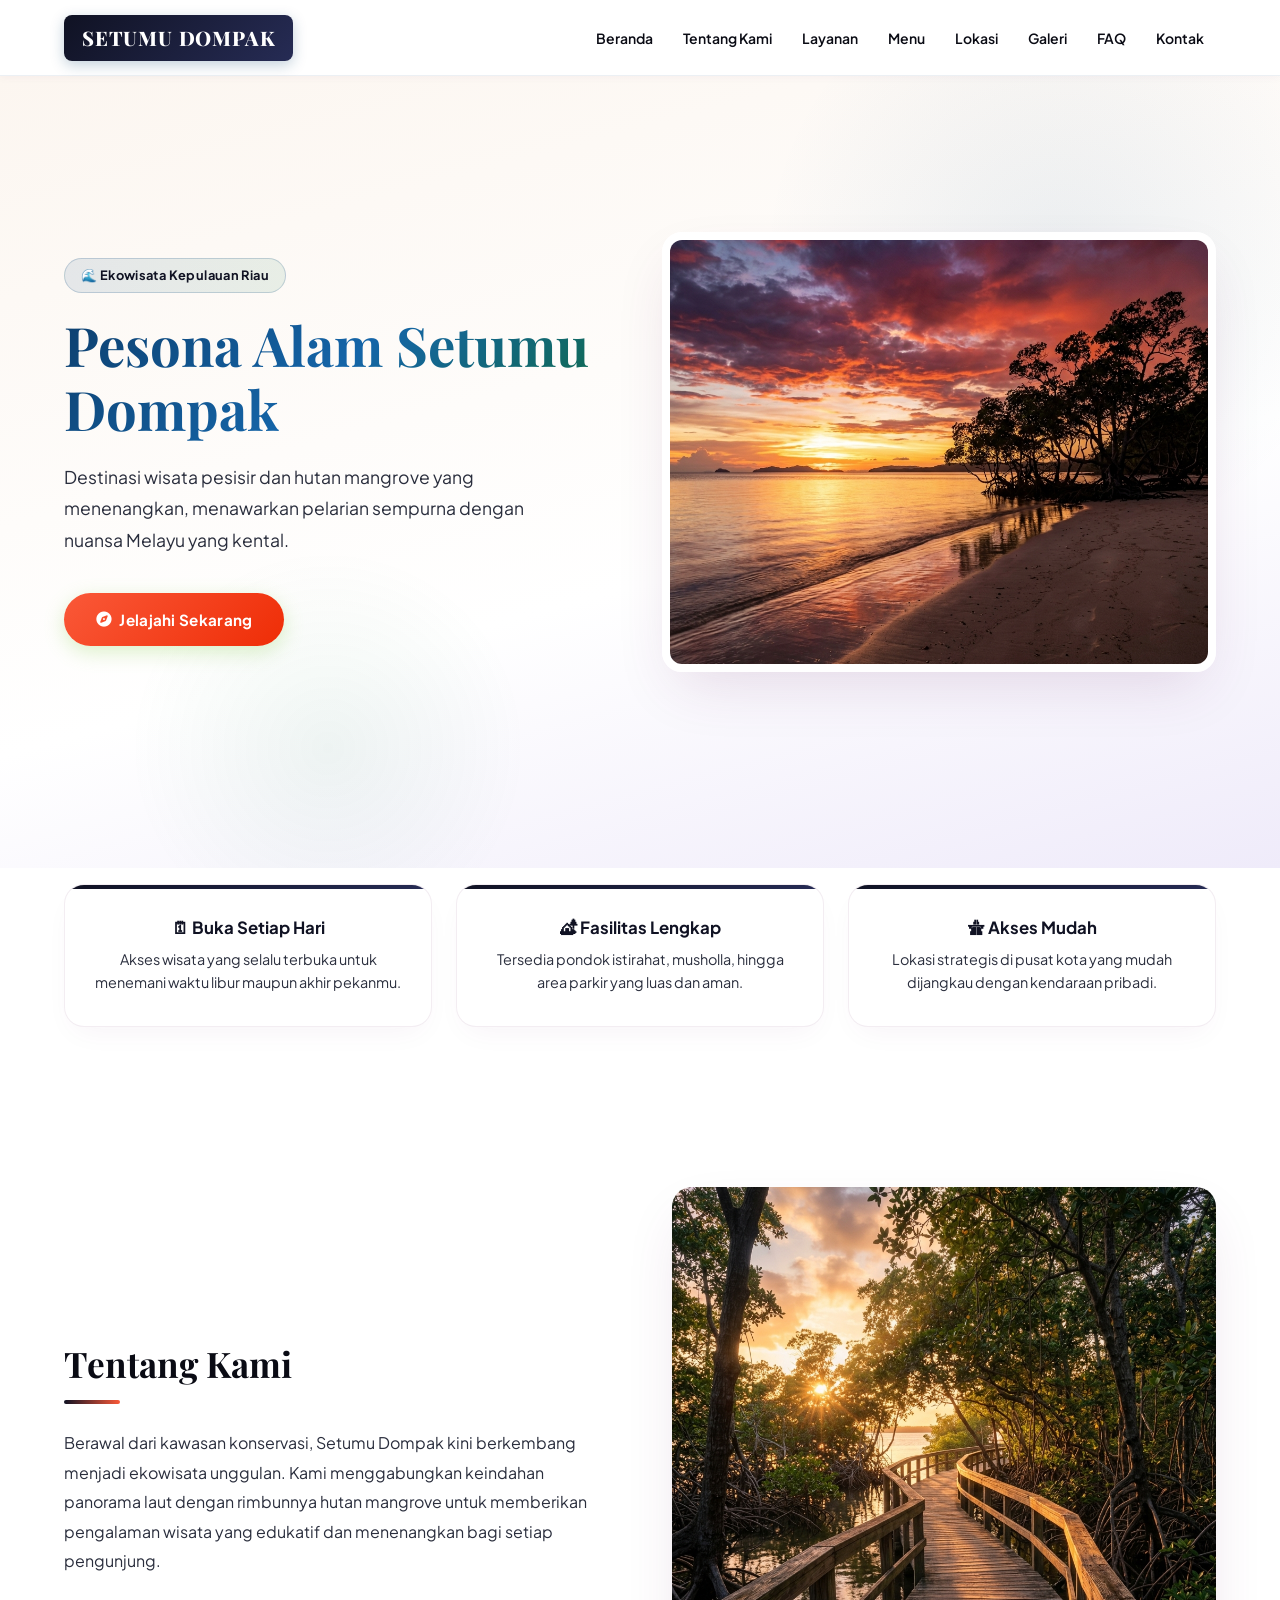
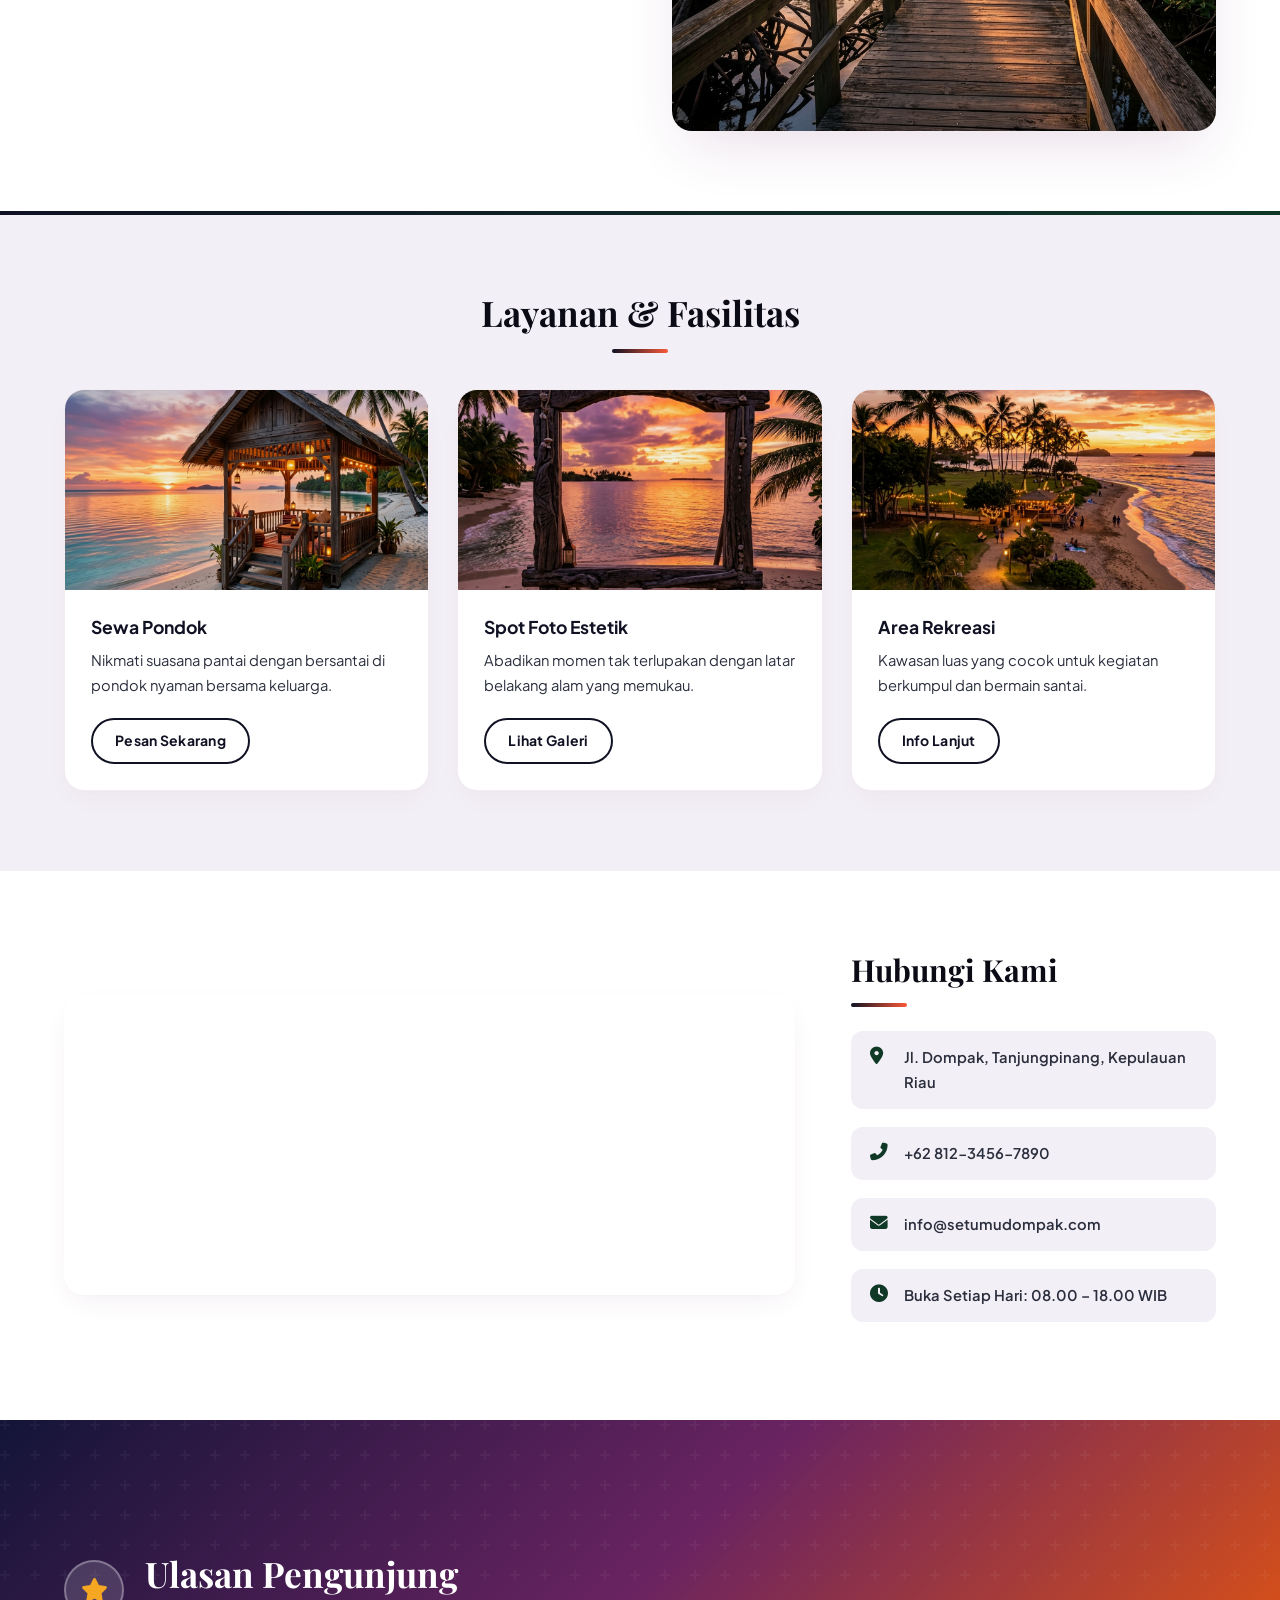
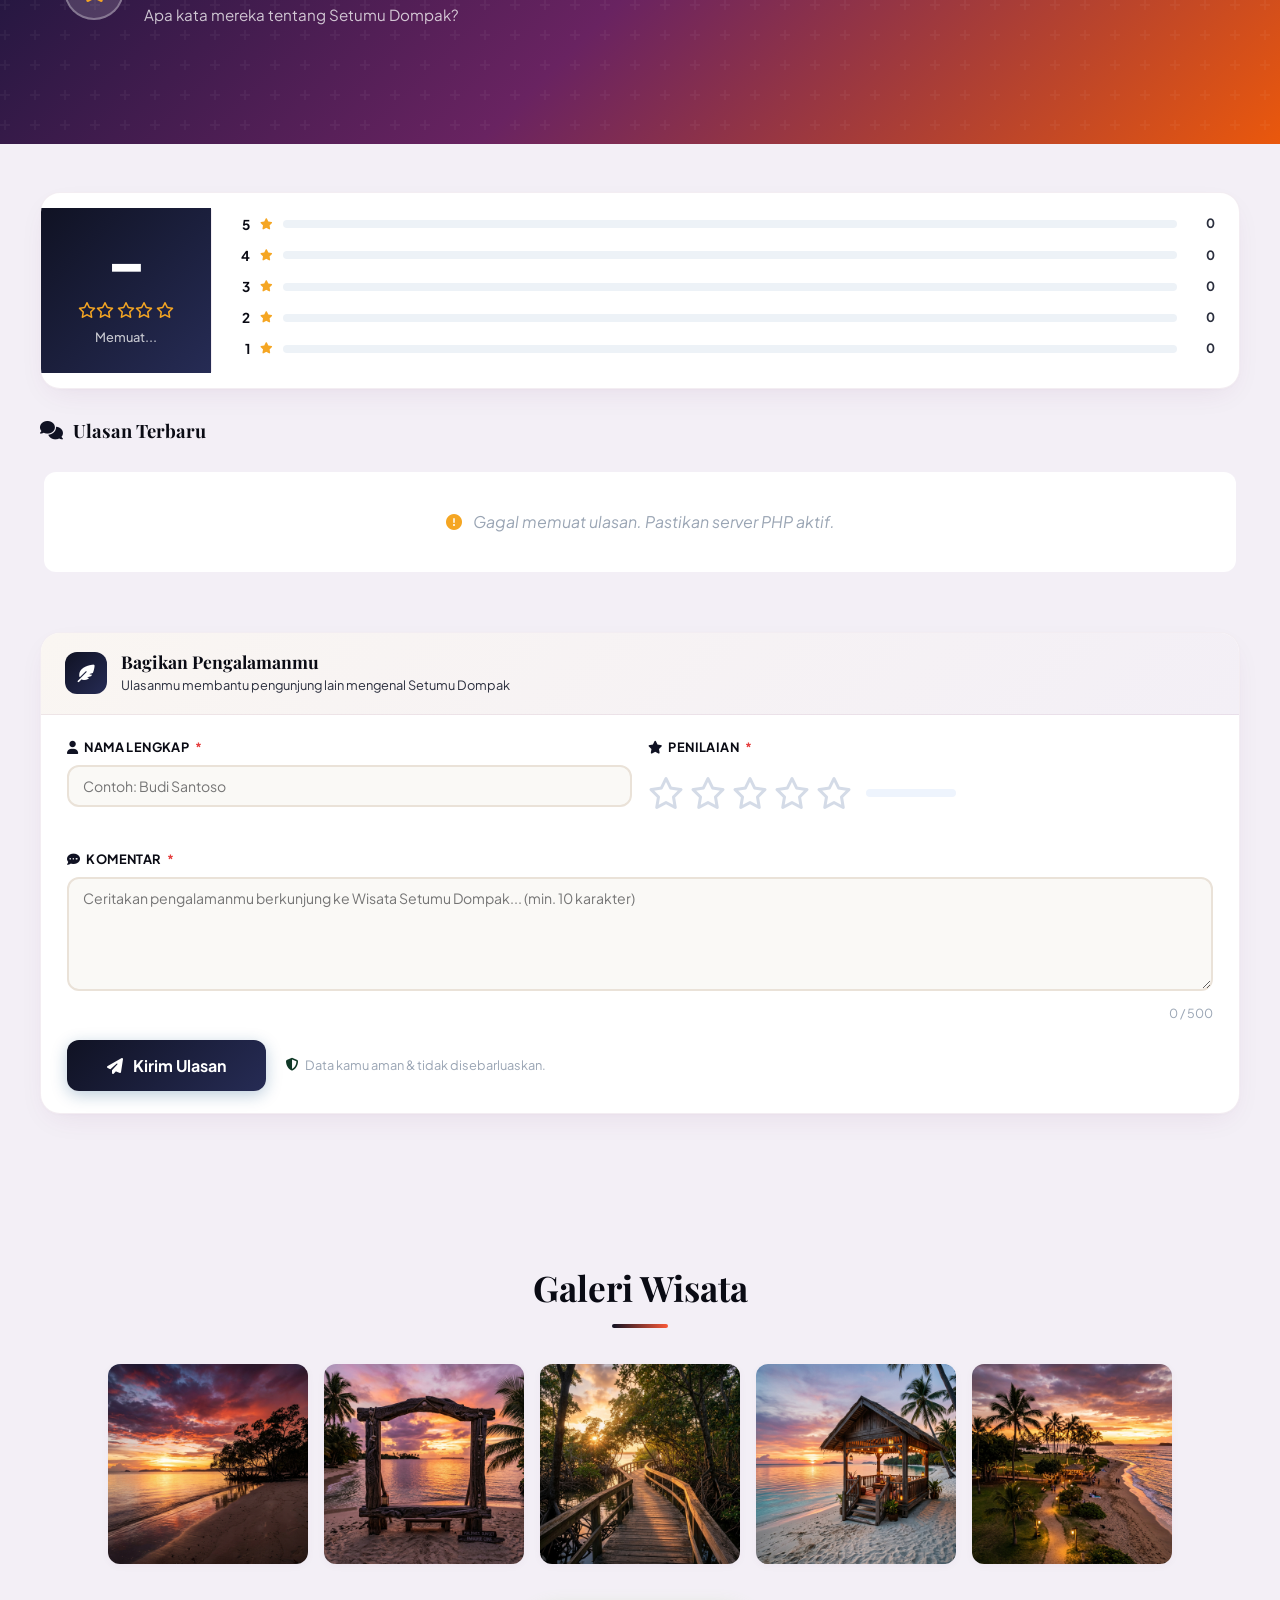
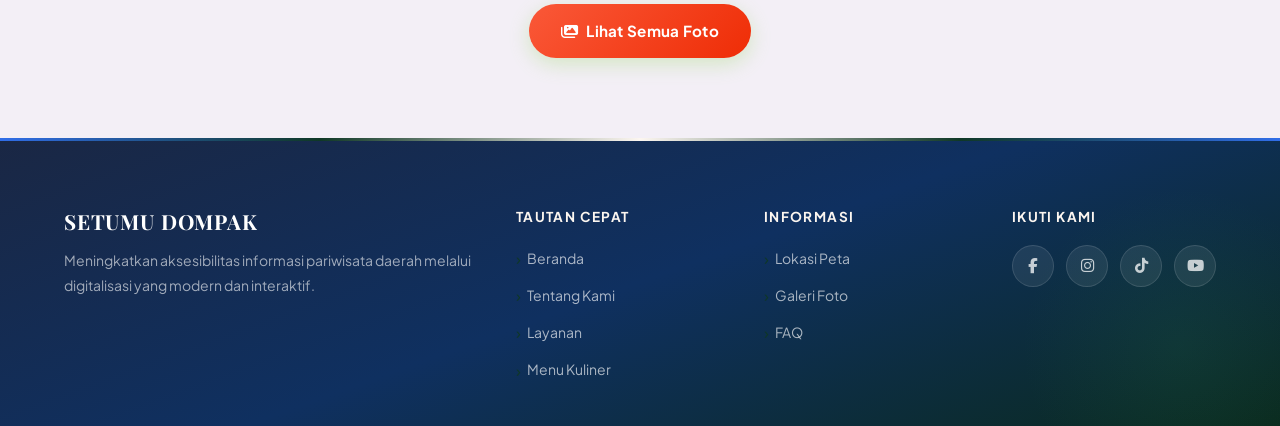
==== commit d651fe76: "done" ====
--- a/index.html
+++ b/index.html
@@ -5,25 +5,14 @@
     <meta name="viewport" content="width=device-width, initial-scale=1.0">
     <title>Wisata Setumu Dompak — Ekowisata Kepulauan Riau</title>
     <link rel="stylesheet" href="css/style.css">
+    <link rel="stylesheet" href="css/home.css">
+    <link rel="stylesheet" href="css/responsive.css">
     <link rel="stylesheet" href="https://cdnjs.cloudflare.com/ajax/libs/font-awesome/6.4.0/css/all.min.css">
 </head>
 <body>
 
-    <!-- NAVBAR -->
-    <nav class="navbar">
-        <div class="logo">SETUMU DOMPAK</div>
-        <ul class="nav-links">
-            <li><a href="#beranda">Beranda</a></li>
-            <li><a href="#tentang">Tentang Kami</a></li>
-            <li><a href="#layanan">Layanan</a></li>
-            <li><a href="#lokasi">Lokasi</a></li>
-            <li><a href="menu.html">Menu Makanan</a></li>
-            <li><a href="galeri.html">Galeri</a></li>
-            <li><a href="faq.html">FAQ</a></li>
-            <li><a href="#kontak">Kontak</a></li>
-            <li><a href="#" class="search-icon"><i class="fas fa-search"></i></a></li>
-        </ul>
-    </nav>
+    <!-- NAVBAR PLACEHOLDER -->
+    <div id="navbar-placeholder"></div>
 
     <!-- HERO -->
     <section id="beranda" class="hero">
@@ -34,7 +23,9 @@
                 <i class="fas fa-compass"></i> Jelajahi Sekarang
             </a>
         </div>
-        <div class="hero-image-placeholder"></div>
+        <div class="hero-image">
+            <img src="images/hero.png" alt="Pesona Alam Setumu Dompak">
+        </div>
     </section>
 
     <!-- HIGHLIGHT CARDS -->
@@ -61,7 +52,7 @@
             <p>Berawal dari kawasan konservasi, Setumu Dompak kini berkembang menjadi ekowisata unggulan. Kami menggabungkan keindahan panorama laut dengan rimbunnya hutan mangrove untuk memberikan pengalaman wisata yang edukatif dan menenangkan bagi setiap pengunjung.</p>
         </div>
         <div class="tentang-image reveal-right">
-            <img src="https://via.placeholder.com/500x300/a8d0b8/0F4C81?text=Pantai+Setumu" alt="Tentang Wisata Setumu">
+            <img src="images/tentang.png" alt="Tentang Wisata Setumu">
         </div>
     </section>
 
@@ -72,7 +63,7 @@
             <div class="divider-center"></div>
             <div class="layanan-grid">
                 <div class="card-layanan">
-                    <img src="https://via.placeholder.com/400x200/c8ddf5/0F4C81?text=Sewa+Pondok" alt="Sewa Pondok">
+                    <img src="images/pondok.png" alt="Sewa Pondok">
                     <div class="card-body">
                         <h3>Sewa Pondok</h3>
                         <p>Nikmati suasana pantai dengan bersantai di pondok nyaman bersama keluarga.</p>
@@ -80,7 +71,7 @@
                     </div>
                 </div>
                 <div class="card-layanan">
-                    <img src="https://via.placeholder.com/400x200/c8e4d0/0F4C81?text=Spot+Foto" alt="Spot Foto">
+                    <img src="images/spot_foto.png" alt="Spot Foto">
                     <div class="card-body">
                         <h3>Spot Foto Estetik</h3>
                         <p>Abadikan momen tak terlupakan dengan latar belakang alam yang memukau.</p>
@@ -88,7 +79,7 @@
                     </div>
                 </div>
                 <div class="card-layanan">
-                    <img src="https://via.placeholder.com/400x200/f5e4c8/0F4C81?text=Area+Rekreasi" alt="Area Santai">
+                    <img src="images/area_rekreasi.png" alt="Area Santai">
                     <div class="card-body">
                         <h3>Area Rekreasi</h3>
                         <p>Kawasan luas yang cocok untuk kegiatan berkumpul dan bermain santai.</p>
@@ -117,17 +108,172 @@
         </div>
     </section>
 
+    <!-- RATING SECTION -->
+    <section id="rating" class="rating-section">
+        <div class="rating-section-header">
+            <div class="container">
+                <div class="rating-header-inner">
+                    <div class="rating-badge"><i class="fas fa-star"></i></div>
+                    <div>
+                        <h2 class="section-title" style="color:#fff; margin-bottom:6px;">Ulasan Pengunjung</h2>
+                        <p style="color:rgba(255,255,255,0.75); font-size:0.95rem;">Apa kata mereka tentang Setumu Dompak?</p>
+                    </div>
+                </div>
+            </div>
+        </div>
+
+        <div class="container rating-body">
+
+            <!-- ── STATISTIK RATING ── -->
+            <div class="rating-stats-card reveal">
+                <div class="stats-left">
+                    <div class="big-score" id="avgScore">–</div>
+                    <div class="big-stars" id="avgStars">
+                        <i class="far fa-star"></i><i class="far fa-star"></i>
+                        <i class="far fa-star"></i><i class="far fa-star"></i>
+                        <i class="far fa-star"></i>
+                    </div>
+                    <div class="big-label" id="avgLabel">Memuat...</div>
+                </div>
+                <div class="stats-divider"></div>
+                <div class="stats-bars">
+                    <div class="bar-row">
+                        <span class="bar-num">5</span>
+                        <i class="fas fa-star bar-star"></i>
+                        <div class="bar-track"><div class="bar-fill" id="bar5"></div></div>
+                        <span class="bar-count" id="count5">0</span>
+                    </div>
+                    <div class="bar-row">
+                        <span class="bar-num">4</span>
+                        <i class="fas fa-star bar-star"></i>
+                        <div class="bar-track"><div class="bar-fill" id="bar4"></div></div>
+                        <span class="bar-count" id="count4">0</span>
+                    </div>
+                    <div class="bar-row">
+                        <span class="bar-num">3</span>
+                        <i class="fas fa-star bar-star"></i>
+                        <div class="bar-track"><div class="bar-fill" id="bar3"></div></div>
+                        <span class="bar-count" id="count3">0</span>
+                    </div>
+                    <div class="bar-row">
+                        <span class="bar-num">2</span>
+                        <i class="fas fa-star bar-star"></i>
+                        <div class="bar-track"><div class="bar-fill" id="bar2"></div></div>
+                        <span class="bar-count" id="count2">0</span>
+                    </div>
+                    <div class="bar-row">
+                        <span class="bar-num">1</span>
+                        <i class="fas fa-star bar-star"></i>
+                        <div class="bar-track"><div class="bar-fill" id="bar1"></div></div>
+                        <span class="bar-count" id="count1">0</span>
+                    </div>
+                </div>
+            </div>
+
+            <!-- ── DAFTAR ULASAN ── -->
+            <div class="review-section">
+                <h3 class="review-section-title">
+                    <i class="fas fa-comments"></i> Ulasan Terbaru
+                </h3>
+                <div id="reviewList" class="review-list">
+                    <div class="review-skeleton">
+                        <div class="sk-avatar"></div>
+                        <div class="sk-lines"><div class="sk-line w60"></div><div class="sk-line w90"></div><div class="sk-line w80"></div></div>
+                    </div>
+                    <div class="review-skeleton">
+                        <div class="sk-avatar"></div>
+                        <div class="sk-lines"><div class="sk-line w60"></div><div class="sk-line w90"></div><div class="sk-line w80"></div></div>
+                    </div>
+                    <div class="review-skeleton">
+                        <div class="sk-avatar"></div>
+                        <div class="sk-lines"><div class="sk-line w60"></div><div class="sk-line w90"></div><div class="sk-line w80"></div></div>
+                    </div>
+                </div>
+            </div>
+
+            <!-- ── FORM ULASAN ── -->
+            <div class="rating-form-wrap reveal">
+                <div class="form-header">
+                    <div class="form-header-icon"><i class="fas fa-feather-alt"></i></div>
+                    <div>
+                        <h3>Bagikan Pengalamanmu</h3>
+                        <p>Ulasanmu membantu pengunjung lain mengenal Setumu Dompak</p>
+                    </div>
+                </div>
+
+                <form id="ratingForm" novalidate>
+                    <div class="form-row">
+                        <div class="form-group">
+                            <label for="reviewName">
+                                <i class="fas fa-user"></i> Nama Lengkap
+                                <span class="req">*</span>
+                            </label>
+                            <input type="text" id="reviewName"
+                                   placeholder="Contoh: Budi Santoso"
+                                   maxlength="60" autocomplete="name">
+                            <span class="err-msg" id="errName"></span>
+                        </div>
+                        <div class="form-group">
+                            <label><i class="fas fa-star"></i> Penilaian <span class="req">*</span></label>
+                            <div class="star-picker-wrap">
+                                <div class="star-picker" id="starPicker">
+                                    <i class="far fa-star star-btn" data-val="1" title="1 – Sangat Buruk"></i>
+                                    <i class="far fa-star star-btn" data-val="2" title="2 – Buruk"></i>
+                                    <i class="far fa-star star-btn" data-val="3" title="3 – Cukup"></i>
+                                    <i class="far fa-star star-btn" data-val="4" title="4 – Bagus"></i>
+                                    <i class="far fa-star star-btn" data-val="5" title="5 – Sangat Bagus"></i>
+                                </div>
+                                <span class="star-label-text" id="starLabel"></span>
+                            </div>
+                            <span class="err-msg" id="errStar"></span>
+                        </div>
+                    </div>
+
+                    <div class="form-group">
+                        <label for="reviewKomentar">
+                            <i class="fas fa-comment-dots"></i> Komentar
+                            <span class="req">*</span>
+                        </label>
+                        <textarea id="reviewKomentar" rows="5"
+                                  placeholder="Ceritakan pengalamanmu berkunjung ke Wisata Setumu Dompak... (min. 10 karakter)"
+                                  maxlength="500"></textarea>
+                        <div class="textarea-footer">
+                            <span class="err-msg" id="errKomentar"></span>
+                            <span class="char-count" id="charCount">0 / 500</span>
+                        </div>
+                    </div>
+
+                    <div class="form-actions">
+                        <button type="submit" class="btn-submit" id="submitRating">
+                            <i class="fas fa-paper-plane"></i> Kirim Ulasan
+                        </button>
+                        <p class="form-note"><i class="fas fa-shield-alt"></i> Data kamu aman & tidak disebarluaskan.</p>
+                    </div>
+
+                    <div class="alert-success" id="submitSuccess">
+                        <i class="fas fa-check-circle"></i>
+                        <div>
+                            <strong>Ulasan berhasil dikirim!</strong>
+                            <span>Terima kasih telah berbagi pengalaman.</span>
+                        </div>
+                    </div>
+                </form>
+            </div>
+
+        </div><!-- /.rating-body -->
+    </section>
+
     <!-- GALERI PREVIEW -->
     <section id="galeri" class="galeri bg-light">
         <div class="container text-center">
             <h2 class="section-title reveal">Galeri Wisata</h2>
             <div class="divider-center"></div>
             <div class="galeri-row">
-                <img src="https://via.placeholder.com/200x200/c8ddf5/0F4C81?text=Pantai" alt="Galeri 1">
-                <img src="https://via.placeholder.com/200x200/f5d4a0/0F4C81?text=Sunset" alt="Galeri 2">
-                <img src="https://via.placeholder.com/200x200/c8e8d8/0F4C81?text=Mangrove" alt="Galeri 3">
-                <img src="https://via.placeholder.com/200x200/f5e0c8/0F4C81?text=Kuliner" alt="Galeri 4">
-                <img src="https://via.placeholder.com/200x200/d8c8f0/0F4C81?text=Event" alt="Galeri 5">
+                <img src="images/hero.png" alt="Pantai Setumu">
+                <img src="images/spot_foto.png" alt="Sunset Setumu">
+                <img src="images/tentang.png" alt="Mangrove Setumu">
+                <img src="images/pondok.png" alt="Kuliner/Gazebo Setumu">
+                <img src="images/area_rekreasi.png" alt="Area Rekreasi Setumu">
             </div>
             <a href="galeri.html" class="btn-primary mt-4">
                 <i class="fas fa-images"></i> Lihat Semua Foto
@@ -135,41 +281,10 @@
         </div>
     </section>
 
-    <!-- FOOTER -->
-    <footer id="kontak">
-        <div class="container footer-grid">
-            <div class="footer-brand">
-                <h3>SETUMU DOMPAK</h3>
-                <p>Meningkatkan aksesibilitas informasi pariwisata daerah melalui digitalisasi yang modern dan interaktif.</p>
-            </div>
-            <div class="footer-links">
-                <h4>Tautan Cepat</h4>
-                <ul>
-                    <li><a href="#beranda">Beranda</a></li>
-                    <li><a href="#tentang">Tentang Kami</a></li>
-                    <li><a href="#layanan">Layanan</a></li>
-                </ul>
-            </div>
-            <div class="footer-links">
-                <h4>Informasi</h4>
-                <ul>
-                    <li><a href="#lokasi">Lokasi Peta</a></li>
-                    <li><a href="galeri.html">Galeri Foto</a></li>
-                    <li><a href="faq.html">FAQ</a></li>
-                </ul>
-            </div>
-            <div class="footer-social">
-                <h4>Ikuti Kami</h4>
-                <div class="social-icons">
-                    <a href="#"><i class="fab fa-facebook-f"></i></a>
-                    <a href="#"><i class="fab fa-instagram"></i></a>
-                    <a href="#"><i class="fab fa-tiktok"></i></a>
-                    <a href="#"><i class="fab fa-youtube"></i></a>
-                </div>
-            </div>
-        </div>
-    </footer>
-
-    <script src="js/navbar.js"></script>
+    <!-- FOOTER PLACEHOLDER -->
+    <div id="footer-placeholder"></div>
+
+    <script src="js/main.js"></script>
+    <script src="js/validation.js"></script>
 </body>
 </html>
--- a/css/style.css
+++ b/css/style.css
@@ -1,5 +1,5 @@
 /* ============================================================
-   SETUMU DOMPAK — Enhanced Visual Style
+   SETUMU DOMPAK — Base & Global Styles
    Tata letak tidak berubah, visual diperkaya
    ============================================================ */
 
@@ -7,35 +7,56 @@
 
 /* ─── CSS VARIABLES ─────────────────────────────────────── */
 :root {
-    --biru-laut:       #0F4C81;
-    --biru-tengah:     #1565A8;
-    --biru-muda:       #3B82C4;
-    --hijau-mangrove:  #2E8B57;
-    --hijau-terang:    #3DAA6A;
-    --cream-pasir:     #FBF0DC;
-    --cream-gelap:     #F0DDB8;
+    /* HSL Brand Colors - CRAP Compliant Sunset (Senja) Coastal Theme */
+    --primary-h:       233;
+    --primary-s:       38%;
+    --primary-l:       10%; /* Deeper twilight navy for high contrast readability */
+    
+    --secondary-h:     154;
+    --secondary-s:     57%;
+    --secondary-l:     14%; /* Silhouette mangrove green */
+    
+    --accent-h:        10;
+    --accent-s:        95%;
+    --accent-l:        60%; /* Vivid sunset orange/coral */
+    
+    --biru-laut:       hsl(var(--primary-h), var(--primary-s), var(--primary-l)); /* #0F1123 */
+    --biru-tengah:     hsl(var(--primary-h), var(--primary-s), 24%);
+    --biru-muda:       hsl(220, 80%, 55%);
+    --hijau-mangrove:  hsl(var(--secondary-h), var(--secondary-s), var(--secondary-l)); /* #0F3825 */
+    --hijau-terang:    hsl(var(--secondary-h), var(--secondary-s), 28%);
+    --accent-warna:    hsl(var(--accent-h), var(--accent-s), var(--accent-l)); /* #F95738 */
+    --cream-pasir:     #FCF6F0; /* Soft warm sand sandstone */
+    --cream-gelap:     #EEE2D5;
     --putih:           #FFFFFF;
-    --abu-terang:      #F4F7FB;
-    --abu-gelap:       #2D3748;
-    --teks-utama:      #1A2744;
-    --teks-body:       #4A5568;
-
-    --gradient-hero:   linear-gradient(135deg, #0D3F6E 0%, #1565A8 50%, #0F6B3F 100%);
-    --gradient-biru:   linear-gradient(135deg, #0F4C81, #1E7FC0);
-    --gradient-hijau:  linear-gradient(135deg, #2E8B57, #4CAF7A);
-    --gradient-cream:  linear-gradient(160deg, #FBF0DC 0%, #FFF8EE 60%, #E8F4F0 100%);
-    --gradient-card:   linear-gradient(145deg, #ffffff, #f0f7ff);
-
-    --shadow-sm:   0 2px 8px rgba(15,76,129,0.08);
-    --shadow-md:   0 8px 24px rgba(15,76,129,0.12);
-    --shadow-lg:   0 20px 50px rgba(15,76,129,0.18);
-    --shadow-card: 0 4px 16px rgba(15,76,129,0.1), 0 1px 4px rgba(0,0,0,0.05);
-    --shadow-hover:0 16px 40px rgba(15,76,129,0.22), 0 4px 12px rgba(0,0,0,0.08);
+    --abu-terang:      #F3EFF6; /* Dusk twilight breeze background */
+    --abu-gelap:       #0A0B14; /* Slate black */
+    --teks-utama:      #0A0B14; /* Slate black for supreme readability */
+    --teks-body:       #2A2E3D; /* Deep charcoal for legible body text */
+
+    /* Gradients */
+    --gradient-hero:   linear-gradient(135deg, #131438 0%, #692361 50%, #EA580C 100%); /* Crimson & Purple Twilight Sky */
+    --gradient-biru:   linear-gradient(135deg, var(--biru-laut), var(--biru-tengah));
+    --gradient-hijau:  linear-gradient(135deg, var(--hijau-mangrove), var(--hijau-terang));
+    --gradient-accent: linear-gradient(135deg, var(--accent-warna), hsl(var(--accent-h), 95%, 48%));
+    --gradient-cream:  linear-gradient(165deg, var(--cream-pasir) 0%, #FFFFFF 60%, #EFEBFA 100%);
+    --gradient-card:   linear-gradient(145deg, #ffffff, #f9f7fc);
+
+    /* Fluid Shadows with twilight rose/purple tint to prevent stiffness */
+    --shadow-sm:   0 2px 8px rgba(105, 35, 97, 0.04);
+    --shadow-md:   0 10px 30px -10px rgba(105, 35, 97, 0.1), 0 1px 3px rgba(105, 35, 97, 0.02);
+    --shadow-lg:   0 24px 60px -15px rgba(105, 35, 97, 0.16);
+    --shadow-card: 0 12px 30px -10px rgba(105, 35, 97, 0.06), 0 1px 4px rgba(105, 35, 97, 0.01);
+    --shadow-hover:0 24px 48px -10px rgba(105, 35, 97, 0.18), 0 6px 16px -4px rgba(234, 88, 12, 0.06);
+
+    /* Tinted borders for color harmony */
+    --border-color:       rgba(105, 35, 97, 0.08);
+    --border-hover-color: rgba(234, 88, 12, 0.2);
 
     --radius-sm:  8px;
-    --radius-md:  14px;
+    --radius-md:  12px;
     --radius-lg:  20px;
-    --radius-xl:  30px;
+    --radius-xl:  32px;
 
     --transition: all 0.35s cubic-bezier(0.4, 0, 0.2, 1);
 }
@@ -47,7 +68,25 @@
     box-sizing: border-box;
 }
 
-html { scroll-behavior: smooth; }
+html {
+    scroll-behavior: smooth;
+}
+
+/* Custom Scrollbar */
+::-webkit-scrollbar {
+    width: 10px;
+}
+::-webkit-scrollbar-track {
+    background: var(--cream-pasir);
+}
+::-webkit-scrollbar-thumb {
+    background: var(--biru-tengah);
+    border-radius: 10px;
+    border: 2px solid var(--cream-pasir);
+}
+::-webkit-scrollbar-thumb:hover {
+    background: var(--biru-laut);
+}
 
 body {
     font-family: 'Plus Jakarta Sans', sans-serif;
@@ -112,14 +151,14 @@
 .divider {
     height: 4px;
     width: 56px;
-    background: var(--gradient-hijau);
+    background: linear-gradient(90deg, var(--biru-laut) 0%, var(--accent-warna) 100%);
     border-radius: 99px;
     margin: 14px 0 24px;
 }
 .divider-center {
     height: 4px;
     width: 56px;
-    background: var(--gradient-hijau);
+    background: linear-gradient(90deg, var(--biru-laut) 0%, var(--accent-warna) 100%);
     border-radius: 99px;
     margin: 14px auto 36px;
 }
@@ -136,29 +175,31 @@
     display: inline-flex;
     align-items: center;
     gap: 8px;
-    background: var(--gradient-biru);
+    background: var(--gradient-accent);
     color: var(--putih);
     padding: 14px 32px;
     border-radius: var(--radius-xl);
     font-weight: 700;
     font-size: 0.95rem;
     letter-spacing: 0.02em;
-    box-shadow: 0 4px 20px rgba(15,76,129,0.35);
+    box-shadow: 0 6px 20px rgba(150, 213, 94, 0.33);
     transition: var(--transition);
     position: relative;
     overflow: hidden;
+    border: none;
+    cursor: pointer;
 }
 .btn-primary::after {
     content: '';
     position: absolute;
     inset: 0;
-    background: linear-gradient(135deg, rgba(255,255,255,0.15), transparent);
+    background: linear-gradient(135deg, rgba(255,255,255,0.2), transparent);
     opacity: 0;
     transition: opacity 0.3s;
 }
 .btn-primary:hover {
-    background: var(--gradient-hijau);
-    box-shadow: 0 8px 28px rgba(46,139,87,0.4);
+    background: var(--gradient-biru);
+    box-shadow: 0 8px 28px rgba(10, 18, 32, 0.35);
     transform: translateY(-2px);
 }
 .btn-primary:hover::after { opacity: 1; }
@@ -177,12 +218,14 @@
     transition: var(--transition);
     position: relative;
     overflow: hidden;
+    cursor: pointer;
+    background: transparent;
 }
 .btn-outline::before {
     content: '';
     position: absolute;
     inset: 0;
-    background: var(--gradient-biru);
+    background: var(--gradient-accent);
     transform: scaleX(0);
     transform-origin: left;
     transition: transform 0.35s ease;
@@ -200,42 +243,45 @@
 .mt-4 { margin-top: 40px; }
 
 /* ═══════════════════════════════════════════════════════════
-   1. NAVBAR
+   1. NAVIGATION
    ═══════════════════════════════════════════════════════════ */
 .navbar {
     display: flex;
     justify-content: space-between;
     align-items: center;
     padding: 0 5%;
-    height: 72px;
-    background: rgba(255,255,255,0.92);
-    backdrop-filter: blur(16px);
-    -webkit-backdrop-filter: blur(16px);
-    box-shadow: 0 1px 0 rgba(15,76,129,0.08), var(--shadow-sm);
+    height: 76px;
+    background: rgba(255, 255, 255, 0.85);
+    backdrop-filter: blur(18px);
+    -webkit-backdrop-filter: blur(18px);
+    border-bottom: 1px solid rgba(14, 73, 117, 0.08);
+    box-shadow: var(--shadow-sm);
     position: sticky;
     top: 0;
     z-index: 1000;
-    transition: box-shadow 0.3s ease;
+    transition: var(--transition);
 }
 .navbar.scrolled {
-    box-shadow: 0 4px 24px rgba(15,76,129,0.14);
+    height: 66px;
+    background: rgba(255, 255, 255, 0.95);
+    box-shadow: var(--shadow-md);
 }
 
 .logo {
     font-family: 'Playfair Display', serif;
     font-weight: 800;
-    font-size: 1.3rem;
+    font-size: 1.25rem;
     color: var(--putih);
     background: var(--gradient-biru);
     padding: 6px 18px;
     border-radius: var(--radius-sm);
     letter-spacing: 0.04em;
-    box-shadow: 0 4px 14px rgba(15,76,129,0.3);
+    box-shadow: 0 4px 14px rgba(14, 73, 117, 0.25);
     transition: var(--transition);
 }
 .logo:hover {
-    box-shadow: 0 6px 20px rgba(15,76,129,0.45);
-    transform: translateY(-1px);
+    box-shadow: 0 6px 20px rgba(14, 73, 117, 0.4);
+    transform: translateY(-2px);
 }
 
 .nav-links {
@@ -270,355 +316,82 @@
     background: rgba(15,76,129,0.06);
 }
 .nav-links a:hover::after { transform: scaleX(1); }
+
+/* Active Navigation Link Highlight */
+.nav-links a.active {
+    color: var(--accent-warna) !important;
+    background: rgba(234, 88, 12, 0.06);
+}
+.nav-links a.active::after {
+    transform: scaleX(1) !important;
+    background: var(--gradient-accent) !important;
+}
+
 .search-icon { color: var(--biru-laut) !important; }
 
 /* ═══════════════════════════════════════════════════════════
-   2. HERO SECTION
+   PAGE HEADER (Menu, Galeri, FAQ)
    ═══════════════════════════════════════════════════════════ */
-.hero {
+.page-header {
+    text-align: center;
+    padding: 72px 24px 20px;
+    max-width: 1200px;
+    margin: 0 auto;
+    position: relative;
+}
+.page-header h2 {
+    font-size: 2.4rem;
+    color: var(--teks-utama);
+    margin-bottom: 6px;
+}
+.page-header .divider-center { margin: 12px auto 16px; }
+.page-header p {
+    font-size: 1rem;
+    color: var(--teks-body);
+    max-width: 560px;
+    margin: 0 auto;
+    line-height: 1.8;
+}
+
+/* ═══════════════════════════════════════════════════════════
+   FILTER TABS (Menu & Galeri)
+   ═══════════════════════════════════════════════════════════ */
+.filter-wrap {
     display: flex;
-    align-items: center;
-    justify-content: space-between;
-    padding: 80px 5% 120px;
-    background: var(--gradient-cream);
-    min-height: 88vh;
-    position: relative;
-    overflow: hidden;
-}
-
-/* Dekorasi lingkaran blur di background */
-.hero::before {
-    content: '';
-    position: absolute;
-    top: -120px;
-    right: -80px;
-    width: 600px;
-    height: 600px;
-    background: radial-gradient(circle, rgba(15,76,129,0.08) 0%, transparent 70%);
-    border-radius: 50%;
-    pointer-events: none;
-}
-.hero::after {
-    content: '';
-    position: absolute;
-    bottom: -80px;
-    left: 10%;
-    width: 400px;
-    height: 400px;
-    background: radial-gradient(circle, rgba(46,139,87,0.07) 0%, transparent 70%);
-    border-radius: 50%;
-    pointer-events: none;
-}
-
-.hero-text {
-    flex: 1;
-    padding-right: 60px;
-    position: relative;
-    z-index: 1;
-    animation: heroFadeIn 0.9s ease both;
-}
-@keyframes heroFadeIn {
-    from { opacity: 0; transform: translateY(30px); }
-    to   { opacity: 1; transform: translateY(0); }
-}
-
-/* Badge kecil di atas judul */
-.hero-text::before {
-    content: '🌊 Ekowisata Kepulauan Riau';
-    display: inline-block;
-    background: linear-gradient(90deg, rgba(15,76,129,0.1), rgba(46,139,87,0.1));
+    justify-content: center;
+    gap: 10px;
+    flex-wrap: wrap;
+    padding: 24px 24px 32px;
+    max-width: 1200px;
+    margin: 0 auto;
+}
+
+.btn-filter {
+    border: 2px solid rgba(14, 73, 117, 0.2);
     color: var(--biru-laut);
-    font-size: 0.8rem;
-    font-weight: 700;
-    padding: 6px 16px;
+    background: var(--putih);
+    padding: 9px 22px;
     border-radius: 99px;
-    border: 1px solid rgba(15,76,129,0.2);
-    margin-bottom: 20px;
-    letter-spacing: 0.03em;
-}
-
-.hero-text h1 {
-    font-size: 3.4rem;
-    color: var(--teks-utama);
-    margin-bottom: 20px;
-    line-height: 1.18;
-    background: linear-gradient(135deg, #0D3F6E, #1565A8, #0F6B3F);
-    -webkit-background-clip: text;
-    -webkit-text-fill-color: transparent;
-    background-clip: text;
-}
-.hero-text p {
-    font-size: 1.1rem;
-    color: var(--teks-body);
-    margin-bottom: 36px;
-    max-width: 480px;
-    line-height: 1.8;
-}
-
-.hero-image-placeholder {
-    flex: 1;
-    height: 420px;
-    background: linear-gradient(145deg, #c8ddf0, #b8d4e8, #a8d0b8);
-    border-radius: var(--radius-xl);
-    position: relative;
-    overflow: hidden;
-    box-shadow: var(--shadow-lg);
-    animation: heroImgIn 1s 0.2s ease both;
-}
-@keyframes heroImgIn {
-    from { opacity: 0; transform: translateX(40px) scale(0.96); }
-    to   { opacity: 1; transform: translateX(0) scale(1); }
-}
-/* Pola dekoratif di dalam placeholder */
-.hero-image-placeholder::before {
-    content: '';
-    position: absolute;
-    inset: 0;
-    background:
-        radial-gradient(circle at 30% 40%, rgba(255,255,255,0.25) 0%, transparent 50%),
-        radial-gradient(circle at 70% 70%, rgba(15,76,129,0.15) 0%, transparent 50%);
-}
-.hero-image-placeholder::after {
-    content: '🏖️';
-    position: absolute;
-    top: 50%;
-    left: 50%;
-    transform: translate(-50%, -50%);
-    font-size: 5rem;
-    opacity: 0.35;
-    filter: drop-shadow(0 4px 12px rgba(0,0,0,0.2));
-}
-
-/* ═══════════════════════════════════════════════════════════
-   3. HIGHLIGHT CARDS (overlap hero)
-   ═══════════════════════════════════════════════════════════ */
-.highlights {
-    display: grid;
-    grid-template-columns: repeat(3, 1fr);
-    gap: 24px;
-    margin-top: -64px;
-    position: relative;
-    z-index: 10;
-}
-
-.card-highlight {
-    background: var(--putih);
-    padding: 32px 28px;
-    border-radius: var(--radius-lg);
-    box-shadow: var(--shadow-card);
-    text-align: center;
-    border-top: 4px solid transparent;
-    background-image: linear-gradient(white, white), var(--gradient-biru);
-    background-origin: border-box;
-    background-clip: padding-box, border-box;
-    transition: var(--transition);
-    position: relative;
-    overflow: hidden;
-}
-.card-highlight::before {
-    content: '';
-    position: absolute;
-    bottom: 0; left: 0; right: 0;
-    height: 3px;
-    background: var(--gradient-hijau);
-    transform: scaleX(0);
-    transition: transform 0.4s ease;
-}
-.card-highlight:hover {
-    transform: translateY(-6px);
-    box-shadow: var(--shadow-hover);
-}
-.card-highlight:hover::before { transform: scaleX(1); }
-
-.card-highlight h3 {
     font-family: 'Plus Jakarta Sans', sans-serif;
     font-weight: 700;
-    font-size: 1.05rem;
-    color: var(--biru-laut);
-    margin-bottom: 10px;
-}
-.card-highlight p {
-    font-size: 0.9rem;
-    color: var(--teks-body);
-    line-height: 1.6;
-}
-/* Icon emoji sebelum judul */
-.card-highlight:nth-child(1) h3::before { content: '🗓 '; }
-.card-highlight:nth-child(2) h3::before { content: '🏕 '; }
-.card-highlight:nth-child(3) h3::before { content: '🛣 '; }
-
-/* ═══════════════════════════════════════════════════════════
-   4. TENTANG KAMI
-   ═══════════════════════════════════════════════════════════ */
-.tentang {
-    display: flex;
-    align-items: center;
-    gap: 64px;
-}
-.tentang-text { flex: 1; }
-.tentang-text h2 {
-    font-size: 2.2rem;
-    color: var(--teks-utama);
-}
-.tentang-text p {
-    font-size: 1rem;
-    color: var(--teks-body);
-    line-height: 1.85;
-}
-
-.tentang-image {
-    flex: 1;
-    position: relative;
-}
-.tentang-image img {
-    width: 100%;
-    border-radius: var(--radius-lg);
-    object-fit: cover;
-    box-shadow: var(--shadow-lg);
-}
-/* Dekorasi bingkai di belakang gambar */
-.tentang-image::before {
-    content: '';
-    position: absolute;
-    inset: -12px -12px 12px 12px;
-    border: 3px solid rgba(46,139,87,0.25);
-    border-radius: var(--radius-lg);
-    z-index: -1;
-}
-
-/* ═══════════════════════════════════════════════════════════
-   5. LAYANAN & FASILITAS
-   ═══════════════════════════════════════════════════════════ */
-.layanan { position: relative; overflow: hidden; }
-.layanan::before {
-    content: '';
-    position: absolute;
-    top: 0; left: 0; right: 0;
-    height: 4px;
-    background: linear-gradient(90deg, var(--biru-laut), var(--hijau-mangrove), var(--biru-laut));
-    background-size: 200% 100%;
-    animation: gradientSlide 4s linear infinite;
-}
-@keyframes gradientSlide {
-    0%   { background-position: 0% 0%; }
-    100% { background-position: 200% 0%; }
-}
-
-.layanan-grid {
-    display: grid;
-    grid-template-columns: repeat(3, 1fr);
-    gap: 28px;
-}
-
-.card-layanan {
-    background: var(--putih);
-    border-radius: var(--radius-lg);
-    overflow: hidden;
-    box-shadow: var(--shadow-card);
-    transition: var(--transition);
-    border: 1px solid rgba(15,76,129,0.07);
-}
-.card-layanan:hover {
-    transform: translateY(-8px);
-    box-shadow: var(--shadow-hover);
-}
-.card-layanan img {
-    width: 100%;
-    height: 200px;
-    object-fit: cover;
-    display: block;
-    filter: brightness(0.95) saturate(1.1);
-    transition: filter 0.4s ease, transform 0.5s ease;
-}
-.card-layanan:hover img {
-    filter: brightness(1.05) saturate(1.2);
-    transform: scale(1.04);
-}
-
-.card-body { padding: 26px; }
-.card-body h3 {
-    font-family: 'Plus Jakarta Sans', sans-serif;
-    font-weight: 700;
-    font-size: 1.1rem;
-    color: var(--biru-laut);
-    margin-bottom: 10px;
-}
-.card-body p {
-    font-size: 0.92rem;
-    color: var(--teks-body);
-    margin-bottom: 20px;
-    line-height: 1.7;
-}
-
-/* ═══════════════════════════════════════════════════════════
-   6. LOKASI & KONTAK
-   ═══════════════════════════════════════════════════════════ */
-.lokasi-kontak {
-    display: flex;
-    gap: 56px;
-    align-items: center;
-}
-.peta-lokasi {
-    flex: 2;
-    border-radius: var(--radius-lg);
-    overflow: hidden;
+    font-size: 0.85rem;
+    cursor: pointer;
+    transition: var(--transition);
+    letter-spacing: 0.02em;
+    box-shadow: 0 2px 8px rgba(10, 18, 32, 0.04);
+}
+.btn-filter:hover {
+    border-color: var(--biru-laut);
+    background: rgba(10, 18, 32, 0.03);
+    transform: translateY(-2px);
     box-shadow: var(--shadow-md);
 }
-.peta-lokasi iframe { display: block; border-radius: var(--radius-lg); }
-
-.info-kontak { flex: 1; }
-.info-kontak h2 { font-size: 1.9rem; color: var(--teks-utama); }
-.info-kontak ul { list-style: none; margin-top: 8px; }
-.info-kontak ul li {
-    display: flex;
-    align-items: flex-start;
-    gap: 14px;
-    font-weight: 600;
-    font-size: 0.92rem;
-    color: var(--teks-body);
-    margin-bottom: 18px;
-    padding: 14px 16px;
-    border-radius: var(--radius-md);
-    background: var(--abu-terang);
-    border-left: 3px solid transparent;
-    transition: var(--transition);
-}
-.info-kontak ul li:hover {
-    background: rgba(15,76,129,0.06);
-    border-left-color: var(--hijau-mangrove);
-    transform: translateX(4px);
-}
-.info-kontak ul li i {
-    color: var(--hijau-mangrove);
-    font-size: 1.1rem;
-    width: 20px;
-    flex-shrink: 0;
-    margin-top: 2px;
-}
-
-/* ═══════════════════════════════════════════════════════════
-   7. GALERI (Landing Page Preview)
-   ═══════════════════════════════════════════════════════════ */
-.text-center { text-align: center; }
-
-.galeri-row {
-    display: flex;
-    gap: 16px;
-    justify-content: center;
-    flex-wrap: wrap;
-}
-.galeri-row img {
-    width: 200px;
-    height: 200px;
-    object-fit: cover;
-    border-radius: var(--radius-md);
-    box-shadow: var(--shadow-sm);
-    transition: var(--transition);
-    cursor: pointer;
-}
-.galeri-row img:hover {
-    transform: scale(1.06) translateY(-4px);
-    box-shadow: var(--shadow-lg);
+.btn-filter.active {
+    background: var(--gradient-accent);
+    color: var(--putih);
+    border-color: transparent;
+    box-shadow: 0 6px 18px rgba(249, 87, 56, 0.35);
+    transform: translateY(-2px);
 }
 
 /* ═══════════════════════════════════════════════════════════
@@ -727,631 +500,3 @@
     transform: translateY(-3px);
     box-shadow: 0 6px 18px rgba(46,139,87,0.4);
 }
-
-/* ═══════════════════════════════════════════════════════════
-   PAGE HEADER (Menu, Galeri, FAQ)
-   ═══════════════════════════════════════════════════════════ */
-.page-header {
-    text-align: center;
-    padding: 72px 24px 20px;
-    max-width: 1200px;
-    margin: 0 auto;
-    position: relative;
-}
-.page-header h2 {
-    font-size: 2.4rem;
-    color: var(--teks-utama);
-    margin-bottom: 6px;
-}
-.page-header .divider-center { margin: 12px auto 16px; }
-.page-header p {
-    font-size: 1rem;
-    color: var(--teks-body);
-    max-width: 560px;
-    margin: 0 auto;
-    line-height: 1.8;
-}
-
-/* ═══════════════════════════════════════════════════════════
-   FILTER TABS (Menu & Galeri)
-   ═══════════════════════════════════════════════════════════ */
-.filter-wrap {
-    display: flex;
-    justify-content: center;
-    gap: 10px;
-    flex-wrap: wrap;
-    padding: 24px 24px 32px;
-    max-width: 1200px;
-    margin: 0 auto;
-}
-
-.btn-filter {
-    border: 2px solid rgba(15,76,129,0.3);
-    color: var(--biru-laut);
-    background: var(--putih);
-    padding: 9px 22px;
-    border-radius: 99px;
-    font-family: 'Plus Jakarta Sans', sans-serif;
-    font-weight: 700;
-    font-size: 0.85rem;
-    cursor: pointer;
-    transition: var(--transition);
-    letter-spacing: 0.02em;
-    box-shadow: 0 2px 8px rgba(15,76,129,0.06);
-}
-.btn-filter:hover {
-    border-color: var(--biru-laut);
-    background: rgba(15,76,129,0.05);
-    transform: translateY(-2px);
-    box-shadow: 0 6px 16px rgba(15,76,129,0.12);
-}
-.btn-filter.active {
-    background: var(--gradient-biru);
-    color: var(--putih);
-    border-color: transparent;
-    box-shadow: 0 6px 18px rgba(15,76,129,0.35);
-    transform: translateY(-2px);
-}
-
-/* ═══════════════════════════════════════════════════════════
-   PAGE MENU MAKANAN
-   ═══════════════════════════════════════════════════════════ */
-.menu-section {
-    max-width: 1200px;
-    margin: 0 auto;
-    padding: 0 24px 100px;
-}
-
-.menu-grid {
-    display: grid;
-    grid-template-columns: repeat(5, 1fr);
-    gap: 22px;
-}
-
-/* Card Menu */
-.card-menu {
-    background: var(--putih);
-    border-radius: var(--radius-lg);
-    overflow: hidden;
-    box-shadow: var(--shadow-card);
-    border: 1px solid rgba(15,76,129,0.07);
-    transition: var(--transition);
-    display: flex;
-    flex-direction: column;
-}
-.card-menu:hover {
-    transform: translateY(-8px);
-    box-shadow: var(--shadow-hover);
-}
-
-.card-menu-img-placeholder {
-    width: 100%;
-    aspect-ratio: 4 / 3;
-    background: linear-gradient(135deg, #dce8f5, #c8dff0, #cce8da);
-    display: flex;
-    align-items: center;
-    justify-content: center;
-    transition: transform 0.5s ease;
-    overflow: hidden;
-    position: relative;
-}
-.card-menu:hover .card-menu-img-placeholder {
-    transform: scale(1.04);
-}
-.card-menu-img-placeholder::after {
-    content: '';
-    position: absolute;
-    inset: 0;
-    background: linear-gradient(135deg, rgba(255,255,255,0.18) 0%, transparent 60%);
-}
-.card-menu-img-placeholder i {
-    font-size: 2.2rem;
-    color: rgba(15,76,129,0.35);
-    position: relative;
-    z-index: 1;
-    transition: transform 0.4s ease;
-}
-.card-menu:hover .card-menu-img-placeholder i {
-    transform: scale(1.15) rotate(-5deg);
-}
-
-/* Warna berbeda per kategori */
-.card-menu[data-category="seafood"] .card-menu-img-placeholder {
-    background: linear-gradient(135deg, #c8e4f5, #a8d4ee, #d4eef5);
-}
-.card-menu[data-category="tradisional"] .card-menu-img-placeholder {
-    background: linear-gradient(135deg, #f5e8c8, #eed4a0, #f5f0c8);
-}
-.card-menu[data-category="minuman"] .card-menu-img-placeholder {
-    background: linear-gradient(135deg, #c8f0e4, #a0e4cc, #c8eef5);
-}
-.card-menu[data-category="cemilan"] .card-menu-img-placeholder {
-    background: linear-gradient(135deg, #f5d4c8, #eebba0, #f5e4c8);
-}
-
-.card-menu-body {
-    padding: 16px 18px 20px;
-    flex: 1;
-    display: flex;
-    flex-direction: column;
-}
-.card-menu-body h3 {
-    font-family: 'Plus Jakarta Sans', sans-serif;
-    font-weight: 700;
-    font-size: 0.92rem;
-    color: var(--biru-laut);
-    margin-bottom: 6px;
-    line-height: 1.4;
-}
-.card-menu-body p {
-    font-size: 0.8rem;
-    color: var(--teks-body);
-    line-height: 1.55;
-    margin-bottom: 12px;
-    flex: 1;
-    display: -webkit-box;
-    -webkit-line-clamp: 2;
-    -webkit-box-orient: vertical;
-    overflow: hidden;
-}
-.card-menu-body .btn-outline {
-    font-size: 0.75rem;
-    padding: 6px 16px;
-    align-self: flex-start;
-    border-radius: 99px;
-}
-
-/* Responsive Menu */
-@media (max-width: 1100px) { .menu-grid { grid-template-columns: repeat(3, 1fr); } }
-@media (max-width: 767px)  { .menu-grid { grid-template-columns: repeat(2, 1fr); } }
-@media (max-width: 480px)  { .menu-grid { grid-template-columns: 1fr; } }
-
-/* ═══════════════════════════════════════════════════════════
-   PAGE GALERI
-   ═══════════════════════════════════════════════════════════ */
-.gallery-section {
-    max-width: 1200px;
-    margin: 0 auto;
-    padding: 0 24px 100px;
-}
-
-.gallery-grid {
-    display: grid;
-    grid-template-columns: repeat(5, 1fr);
-    gap: 12px;
-}
-
-.gallery-item {
-    position: relative;
-    border-radius: var(--radius-md);
-    overflow: hidden;
-    cursor: pointer;
-    aspect-ratio: 1 / 1;
-    background: linear-gradient(135deg, #c8ddf0, #b8d4e8, #a8d0b8);
-    box-shadow: var(--shadow-sm);
-    transition: var(--transition);
-}
-.gallery-item:hover {
-    box-shadow: var(--shadow-lg);
-    z-index: 2;
-}
-
-.gallery-placeholder {
-    width: 100%;
-    height: 100%;
-    display: flex;
-    align-items: center;
-    justify-content: center;
-    transition: transform 0.45s ease;
-}
-.gallery-placeholder i {
-    font-size: 1.6rem;
-    color: rgba(15,76,129,0.3);
-}
-.gallery-item:hover .gallery-placeholder {
-    transform: scale(1.1);
-}
-
-/* Warna berbeda per kategori */
-.gallery-item[data-category="pantai"]    { background: linear-gradient(135deg, #c8ddf0, #9ac4e8); }
-.gallery-item[data-category="sunset"]   { background: linear-gradient(135deg, #f5d4a0, #f0a850, #e87040); }
-.gallery-item[data-category="wisatawan"]{ background: linear-gradient(135deg, #d0e8d8, #98d4b0); }
-.gallery-item[data-category="kuliner"]  { background: linear-gradient(135deg, #f5e0c8, #e8c090); }
-.gallery-item[data-category="event"]    { background: linear-gradient(135deg, #d8c8f0, #b8a0e8); }
-
-.gallery-overlay {
-    position: absolute;
-    inset: 0;
-    background: linear-gradient(135deg, rgba(15,76,129,0.7), rgba(46,139,87,0.5));
-    display: flex;
-    align-items: center;
-    justify-content: center;
-    opacity: 0;
-    transition: opacity 0.35s ease;
-}
-.gallery-overlay i {
-    color: #fff;
-    font-size: 1.7rem;
-    filter: drop-shadow(0 2px 8px rgba(0,0,0,0.3));
-    transform: scale(0.7);
-    transition: transform 0.35s cubic-bezier(0.34,1.56,0.64,1);
-}
-.gallery-item:hover .gallery-overlay { opacity: 1; }
-.gallery-item:hover .gallery-overlay i { transform: scale(1); }
-
-/* Responsive Galeri */
-@media (max-width: 1100px) { .gallery-grid { grid-template-columns: repeat(4, 1fr); } }
-@media (max-width: 767px)  { .gallery-grid { grid-template-columns: repeat(3, 1fr); } }
-@media (max-width: 480px)  { .gallery-grid { grid-template-columns: repeat(2, 1fr); } }
-
-/* Lightbox */
-.lightbox {
-    display: none;
-    position: fixed;
-    inset: 0;
-    background: rgba(10,20,40,0.95);
-    backdrop-filter: blur(12px);
-    z-index: 9999;
-    flex-direction: column;
-    align-items: center;
-    justify-content: center;
-}
-.lightbox.active { display: flex; }
-
-.lightbox-placeholder {
-    width: 60vw;
-    height: 58vh;
-    max-width: 700px;
-    background: rgba(255,255,255,0.05);
-    border: 1px solid rgba(255,255,255,0.1);
-    border-radius: var(--radius-lg);
-    display: flex;
-    align-items: center;
-    justify-content: center;
-    box-shadow: 0 40px 80px rgba(0,0,0,0.5);
-}
-.lightbox-placeholder i { font-size: 4rem; color: rgba(255,255,255,0.2); }
-
-.lightbox-close {
-    position: absolute;
-    top: 24px; right: 32px;
-    font-size: 1.8rem;
-    color: rgba(255,255,255,0.7);
-    cursor: pointer;
-    background: rgba(255,255,255,0.08);
-    border: 1px solid rgba(255,255,255,0.15);
-    border-radius: 50%;
-    width: 48px; height: 48px;
-    display: flex; align-items: center; justify-content: center;
-    transition: var(--transition);
-}
-.lightbox-close:hover {
-    background: rgba(46,139,87,0.5);
-    color: #fff;
-    transform: rotate(90deg);
-}
-
-.lightbox-prev, .lightbox-next {
-    position: absolute;
-    top: 50%;
-    transform: translateY(-50%);
-    font-size: 1.4rem;
-    color: rgba(255,255,255,0.8);
-    cursor: pointer;
-    background: rgba(255,255,255,0.08);
-    border: 1px solid rgba(255,255,255,0.15);
-    border-radius: 50%;
-    width: 52px; height: 52px;
-    display: flex; align-items: center; justify-content: center;
-    transition: var(--transition);
-}
-.lightbox-prev { left: 24px; }
-.lightbox-next { right: 24px; }
-.lightbox-prev:hover, .lightbox-next:hover {
-    background: var(--gradient-hijau);
-    border-color: transparent;
-    box-shadow: 0 4px 16px rgba(46,139,87,0.4);
-    transform: translateY(-50%) scale(1.08);
-}
-
-.lightbox-caption {
-    color: rgba(255,255,255,0.65);
-    font-size: 0.9rem;
-    margin-top: 20px;
-    font-family: 'Plus Jakarta Sans', sans-serif;
-    letter-spacing: 0.03em;
-}
-
-/* ═══════════════════════════════════════════════════════════
-   PAGE FAQ
-   ═══════════════════════════════════════════════════════════ */
-
-/* FAQ Hero */
-.faq-hero {
-    display: flex;
-    align-items: center;
-    gap: 48px;
-    max-width: 1200px;
-    margin: 0 auto;
-    padding: 72px 40px 56px;
-}
-
-.faq-hero-illustration {
-    flex-shrink: 0;
-    width: 168px;
-    height: 148px;
-    background: linear-gradient(135deg, #e8f2fc, #d4eae4);
-    border-radius: var(--radius-xl);
-    display: flex;
-    align-items: center;
-    justify-content: center;
-    position: relative;
-    box-shadow: var(--shadow-md);
-}
-.faq-hero-illustration .bubble-main {
-    position: absolute;
-    top: 16px; left: 16px;
-    width: 92px; height: 82px;
-    background: var(--putih);
-    border: 2px solid rgba(15,76,129,0.15);
-    border-radius: 16px 16px 16px 4px;
-    display: flex;
-    align-items: center;
-    justify-content: center;
-    box-shadow: var(--shadow-sm);
-}
-.faq-hero-illustration .bubble-main i {
-    font-size: 2rem;
-    background: var(--gradient-biru);
-    -webkit-background-clip: text;
-    -webkit-text-fill-color: transparent;
-    background-clip: text;
-}
-.faq-hero-illustration .bubble-small {
-    position: absolute;
-    bottom: 14px; right: 8px;
-    width: 52px; height: 46px;
-    background: var(--putih);
-    border: 2px solid rgba(46,139,87,0.2);
-    border-radius: 12px 12px 4px 12px;
-    display: flex;
-    align-items: center;
-    justify-content: center;
-    box-shadow: var(--shadow-sm);
-}
-.faq-hero-illustration .bubble-small i {
-    font-size: 1.1rem;
-    color: var(--hijau-mangrove);
-}
-.faq-hero-illustration .bubble-dots {
-    position: absolute;
-    top: 10px; left: 20px;
-    display: flex;
-    gap: 4px;
-}
-.faq-hero-illustration .bubble-dots span {
-    width: 5px; height: 5px;
-    border-radius: 50%;
-    background: rgba(15,76,129,0.25);
-    display: block;
-}
-.faq-hero-illustration .bubble-dots span:nth-child(2) { background: rgba(46,139,87,0.3); }
-.faq-hero-illustration .bubble-dots span:nth-child(3) { background: rgba(15,76,129,0.15); }
-
-.faq-hero-text h2 {
-    font-size: 2rem;
-    color: var(--teks-utama);
-}
-.faq-hero-text .divider { margin: 12px 0 16px; }
-.faq-hero-text p {
-    font-size: 1rem;
-    color: var(--teks-body);
-    max-width: 480px;
-    line-height: 1.8;
-}
-
-/* Search Bar */
-.faq-search-section {
-    max-width: 1100px;
-    margin: 0 auto;
-    padding: 0 40px 8px;
-}
-.faq-search-row {
-    display: flex;
-    gap: 14px;
-    align-items: center;
-}
-.faq-search-wrap {
-    flex: 1;
-    position: relative;
-}
-.faq-search-wrap i {
-    position: absolute;
-    left: 20px;
-    top: 50%;
-    transform: translateY(-50%);
-    color: var(--biru-muda);
-    font-size: 1rem;
-}
-.faq-search {
-    width: 100%;
-    padding: 14px 20px 14px 50px;
-    border: 2px solid rgba(15,76,129,0.15);
-    border-radius: 99px;
-    font-size: 0.95rem;
-    font-family: 'Plus Jakarta Sans', sans-serif;
-    background: var(--putih);
-    box-shadow: var(--shadow-sm);
-    outline: none;
-    transition: var(--transition);
-    color: var(--teks-utama);
-}
-.faq-search::placeholder { color: #a0aec0; }
-.faq-search:focus {
-    border-color: var(--biru-laut);
-    box-shadow: 0 0 0 4px rgba(15,76,129,0.1);
-}
-.faq-search-btn {
-    background: var(--gradient-biru);
-    color: #fff;
-    border: none;
-    padding: 13px 28px;
-    border-radius: 99px;
-    font-family: 'Plus Jakarta Sans', sans-serif;
-    font-weight: 700;
-    font-size: 0.9rem;
-    cursor: pointer;
-    box-shadow: 0 4px 16px rgba(15,76,129,0.3);
-    transition: var(--transition);
-    white-space: nowrap;
-}
-.faq-search-btn:hover {
-    background: var(--gradient-hijau);
-    box-shadow: 0 6px 20px rgba(46,139,87,0.35);
-    transform: translateY(-2px);
-}
-
-/* Accordion */
-.faq-list {
-    max-width: 1100px;
-    margin: 0 auto;
-    padding: 28px 40px 90px;
-    display: flex;
-    flex-direction: column;
-    gap: 12px;
-}
-
-.accordion-item {
-    background: var(--putih);
-    border-left: 4px solid var(--hijau-mangrove);
-    border-radius: var(--radius-md);
-    box-shadow: var(--shadow-sm);
-    overflow: hidden;
-    transition: var(--transition);
-    border-top: 1px solid rgba(15,76,129,0.06);
-    border-right: 1px solid rgba(15,76,129,0.06);
-    border-bottom: 1px solid rgba(15,76,129,0.06);
-}
-.accordion-item:hover {
-    box-shadow: var(--shadow-md);
-    transform: translateX(3px);
-}
-.accordion-item.open {
-    border-left-color: var(--biru-laut);
-    box-shadow: var(--shadow-md);
-}
-
-.accordion-header {
-    display: flex;
-    align-items: center;
-    gap: 14px;
-    padding: 18px 22px;
-    cursor: pointer;
-    user-select: none;
-}
-.accordion-icon-left {
-    flex-shrink: 0;
-    width: 30px; height: 30px;
-    border: 2px solid rgba(15,76,129,0.25);
-    border-radius: 50%;
-    display: flex;
-    align-items: center;
-    justify-content: center;
-    color: var(--biru-laut);
-    font-size: 0.8rem;
-    font-weight: 700;
-    background: rgba(15,76,129,0.04);
-    transition: var(--transition);
-}
-.accordion-item.open .accordion-icon-left {
-    background: var(--biru-laut);
-    color: #fff;
-    border-color: var(--biru-laut);
-}
-.accordion-question-text {
-    flex: 1;
-    font-family: 'Plus Jakarta Sans', sans-serif;
-    font-weight: 700;
-    font-size: 0.96rem;
-    color: var(--teks-utama);
-    line-height: 1.4;
-}
-.accordion-item.open .accordion-question-text { color: var(--biru-laut); }
-
-.accordion-chevron {
-    flex-shrink: 0;
-    color: #a0aec0;
-    font-size: 0.85rem;
-    transition: transform 0.35s ease, color 0.3s;
-    width: 24px; height: 24px;
-    display: flex; align-items: center; justify-content: center;
-    border-radius: 50%;
-    background: rgba(15,76,129,0.05);
-}
-.accordion-item.open .accordion-chevron {
-    transform: rotate(180deg);
-    color: var(--biru-laut);
-    background: rgba(15,76,129,0.08);
-}
-
-.accordion-answer {
-    max-height: 0;
-    overflow: hidden;
-    transition: max-height 0.42s ease, padding 0.3s ease;
-    padding: 0 22px 0 66px;
-    font-size: 0.92rem;
-    color: var(--teks-body);
-    line-height: 1.8;
-    border-top: 0px solid rgba(15,76,129,0.08);
-}
-.accordion-item.open .accordion-answer {
-    max-height: 220px;
-    padding: 4px 22px 22px 66px;
-    border-top-width: 1px;
-}
-
-/* Responsive FAQ */
-@media (max-width: 767px) {
-    .faq-hero { flex-direction: column; gap: 24px; padding: 40px 20px 32px; }
-    .faq-hero-text h2 { font-size: 1.6rem; }
-    .faq-search-section { padding: 0 20px 8px; }
-    .faq-list { padding: 24px 20px 60px; }
-    .faq-search-row { flex-direction: column; align-items: stretch; }
-    .faq-search-btn { text-align: center; }
-}
-
-/* ═══════════════════════════════════════════════════════════
-   RESPONSIVE GLOBAL
-   ═══════════════════════════════════════════════════════════ */
-@media (max-width: 1023px) {
-    .highlights { grid-template-columns: repeat(3, 1fr); gap: 16px; }
-    .layanan-grid { grid-template-columns: repeat(2, 1fr); }
-    .footer-grid { grid-template-columns: 1fr 1fr; gap: 32px; }
-}
-
-@media (max-width: 767px) {
-    .navbar { padding: 0 5%; }
-    .nav-links { gap: 4px; }
-    .nav-links a { font-size: 0.78rem; padding: 5px 8px; }
-
-    .hero {
-        flex-direction: column;
-        text-align: center;
-        padding: 60px 24px 100px;
-        min-height: auto;
-    }
-    .hero-text { padding-right: 0; margin-bottom: 36px; }
-    .hero-text::before { font-size: 0.72rem; }
-    .hero-text h1 { font-size: 2.2rem; }
-    .hero-image-placeholder { height: 280px; width: 100%; }
-
-    .highlights {
-        grid-template-columns: 1fr;
-        margin-top: -40px;
-    }
-    .tentang { flex-direction: column; gap: 36px; }
-    .layanan-grid { grid-template-columns: 1fr; }
-    .lokasi-kontak { flex-direction: column; gap: 32px; }
-    .footer-grid { grid-template-columns: 1fr; gap: 28px; }
-    .page-header h2 { font-size: 1.8rem; }
-}
--- a/css/home.css
+++ b/css/home.css
@@ -0,0 +1,837 @@
+/* ============================================================
+   SETUMU DOMPAK — Home/Landing Page Specific Styles
+   ============================================================ */
+
+/* ═══════════════════════════════════════════════════════════
+   2. HERO SECTION
+   ═══════════════════════════════════════════════════════════ */
+.hero {
+    display: flex;
+    align-items: center;
+    justify-content: space-between;
+    padding: 80px 5% 120px;
+    background: var(--gradient-cream);
+    min-height: 88vh;
+    position: relative;
+    overflow: hidden;
+}
+
+/* Dekorasi lingkaran blur di background */
+.hero::before {
+    content: '';
+    position: absolute;
+    top: -120px;
+    right: -80px;
+    width: 600px;
+    height: 600px;
+    background: radial-gradient(circle, rgba(15,76,129,0.08) 0%, transparent 70%);
+    border-radius: 50%;
+    pointer-events: none;
+}
+.hero::after {
+    content: '';
+    position: absolute;
+    bottom: -80px;
+    left: 10%;
+    width: 400px;
+    height: 400px;
+    background: radial-gradient(circle, rgba(46,139,87,0.07) 0%, transparent 70%);
+    border-radius: 50%;
+    pointer-events: none;
+}
+
+.hero-text {
+    flex: 1;
+    padding-right: 60px;
+    position: relative;
+    z-index: 1;
+    animation: heroFadeIn 0.9s ease both;
+}
+@keyframes heroFadeIn {
+    from { opacity: 0; transform: translateY(30px); }
+    to   { opacity: 1; transform: translateY(0); }
+}
+
+/* Badge kecil di atas judul */
+.hero-text::before {
+    content: '🌊 Ekowisata Kepulauan Riau';
+    display: inline-block;
+    background: linear-gradient(90deg, rgba(15,76,129,0.1), rgba(46,139,87,0.1));
+    color: var(--biru-laut);
+    font-size: 0.8rem;
+    font-weight: 700;
+    padding: 6px 16px;
+    border-radius: 99px;
+    border: 1px solid rgba(15,76,129,0.2);
+    margin-bottom: 20px;
+    letter-spacing: 0.03em;
+}
+
+.hero-text h1 {
+    font-size: 3.4rem;
+    color: var(--teks-utama);
+    margin-bottom: 20px;
+    line-height: 1.18;
+    background: linear-gradient(135deg, #0D3F6E, #1565A8, #0F6B3F);
+    -webkit-background-clip: text;
+    -webkit-text-fill-color: transparent;
+    background-clip: text;
+}
+.hero-text p {
+    font-size: 1.1rem;
+    color: var(--teks-body);
+    margin-bottom: 36px;
+    max-width: 480px;
+    line-height: 1.8;
+}
+
+.hero-image {
+    flex: 1;
+    height: 440px;
+    border-radius: var(--radius-lg);
+    position: relative;
+    overflow: hidden;
+    box-shadow: var(--shadow-lg);
+    animation: heroImgIn 1s 0.2s ease both;
+    border: 8px solid var(--putih);
+    transform: rotate(1deg);
+    transition: var(--transition);
+}
+.hero-image:hover {
+    transform: rotate(0deg) scale(1.02);
+}
+.hero-image img {
+    width: 100%;
+    height: 100%;
+    object-fit: cover;
+    transition: transform 0.6s ease;
+}
+.hero-image:hover img {
+    transform: scale(1.06);
+}
+@keyframes heroImgIn {
+    from { opacity: 0; transform: translateX(40px) scale(0.96); }
+    to   { opacity: 1; transform: translateX(0) scale(1); }
+}
+
+/* ═══════════════════════════════════════════════════════════
+   3. HIGHLIGHT CARDS (overlap hero)
+   ═══════════════════════════════════════════════════════════ */
+.highlights {
+    display: grid;
+    grid-template-columns: repeat(3, 1fr);
+    gap: 24px;
+    margin-top: -64px;
+    position: relative;
+    z-index: 10;
+}
+
+.card-highlight {
+    background: var(--putih);
+    padding: 32px 28px;
+    border-radius: var(--radius-lg);
+    box-shadow: var(--shadow-card);
+    text-align: center;
+    border: 1px solid var(--border-color);
+    transition: var(--transition);
+    position: relative;
+    overflow: hidden;
+}
+.card-highlight::before {
+    content: '';
+    position: absolute;
+    top: 0; left: 0; right: 0;
+    height: 4px;
+    background: var(--gradient-biru);
+    transition: var(--transition);
+}
+.card-highlight:hover {
+    transform: translateY(-8px);
+    box-shadow: var(--shadow-hover);
+    border-color: var(--border-hover-color);
+}
+.card-highlight:hover::before {
+    background: var(--gradient-hijau);
+}
+
+.card-highlight h3 {
+    font-family: 'Plus Jakarta Sans', sans-serif;
+    font-weight: 700;
+    font-size: 1.05rem;
+    color: var(--biru-laut);
+    margin-bottom: 10px;
+}
+.card-highlight p {
+    font-size: 0.9rem;
+    color: var(--teks-body);
+    line-height: 1.6;
+}
+/* Icon emoji sebelum judul */
+.card-highlight:nth-child(1) h3::before { content: '🗓 '; }
+.card-highlight:nth-child(2) h3::before { content: '🏕 '; }
+.card-highlight:nth-child(3) h3::before { content: '🛣 '; }
+
+/* ═══════════════════════════════════════════════════════════
+   4. TENTANG KAMI
+   ═══════════════════════════════════════════════════════════ */
+.tentang {
+    display: flex;
+    align-items: center;
+    gap: 64px;
+}
+.tentang-text { flex: 1; }
+.tentang-text h2 {
+    font-size: 2.2rem;
+    color: var(--teks-utama);
+}
+.tentang-text p {
+    font-size: 1rem;
+    color: var(--teks-body);
+    line-height: 1.85;
+}
+
+.tentang-image {
+    flex: 1;
+    position: relative;
+}
+.tentang-image img {
+    width: 100%;
+    border-radius: var(--radius-lg);
+    object-fit: cover;
+    box-shadow: var(--shadow-lg);
+}
+
+/* ═══════════════════════════════════════════════════════════
+   5. LAYANAN & FASILITAS
+   ═══════════════════════════════════════════════════════════ */
+.layanan { position: relative; overflow: hidden; }
+.layanan::before {
+    content: '';
+    position: absolute;
+    top: 0; left: 0; right: 0;
+    height: 4px;
+    background: linear-gradient(90deg, var(--biru-laut), var(--hijau-mangrove), var(--biru-laut));
+    background-size: 200% 100%;
+    animation: gradientSlide 4s linear infinite;
+}
+@keyframes gradientSlide {
+    0%   { background-position: 0% 0%; }
+    100% { background-position: 200% 0%; }
+}
+
+.layanan-grid {
+    display: grid;
+    grid-template-columns: repeat(3, 1fr);
+    gap: 28px;
+}
+
+.card-layanan {
+    background: var(--putih);
+    border-radius: var(--radius-lg);
+    overflow: hidden;
+    box-shadow: var(--shadow-card);
+    transition: var(--transition);
+    border: 1px solid var(--border-color);
+}
+.card-layanan:hover {
+    transform: translateY(-8px);
+    box-shadow: var(--shadow-hover);
+    border-color: var(--border-hover-color);
+}
+.card-layanan img {
+    width: 100%;
+    height: 200px;
+    object-fit: cover;
+    display: block;
+    filter: brightness(0.95) saturate(1.1);
+    transition: filter 0.4s ease, transform 0.5s ease;
+}
+.card-layanan:hover img {
+    filter: brightness(1.05) saturate(1.2);
+    transform: scale(1.04);
+}
+
+.card-body { padding: 26px; }
+.card-body h3 {
+    font-family: 'Plus Jakarta Sans', sans-serif;
+    font-weight: 700;
+    font-size: 1.1rem;
+    color: var(--biru-laut);
+    margin-bottom: 10px;
+}
+.card-body p {
+    font-size: 0.92rem;
+    color: var(--teks-body);
+    margin-bottom: 20px;
+    line-height: 1.7;
+}
+
+/* ═══════════════════════════════════════════════════════════
+   6. LOKASI & KONTAK
+   ═══════════════════════════════════════════════════════════ */
+.lokasi-kontak {
+    display: flex;
+    gap: 56px;
+    align-items: center;
+}
+.peta-lokasi {
+    flex: 2;
+    border-radius: var(--radius-lg);
+    overflow: hidden;
+    box-shadow: var(--shadow-md);
+}
+.peta-lokasi iframe { display: block; border-radius: var(--radius-lg); }
+
+.info-kontak { flex: 1; }
+.info-kontak h2 { font-size: 1.9rem; color: var(--teks-utama); }
+.info-kontak ul { list-style: none; margin-top: 8px; }
+.info-kontak ul li {
+    display: flex;
+    align-items: flex-start;
+    gap: 14px;
+    font-weight: 600;
+    font-size: 0.92rem;
+    color: var(--teks-body);
+    margin-bottom: 18px;
+    padding: 14px 16px;
+    border-radius: var(--radius-md);
+    background: var(--abu-terang);
+    border-left: 3px solid transparent;
+    transition: var(--transition);
+}
+.info-kontak ul li:hover {
+    background: rgba(15,76,129,0.06);
+    border-left-color: var(--hijau-mangrove);
+    transform: translateX(4px);
+}
+.info-kontak ul li i {
+    color: var(--hijau-mangrove);
+    font-size: 1.1rem;
+    width: 20px;
+    flex-shrink: 0;
+    margin-top: 2px;
+}
+
+/* ═══════════════════════════════════════════════════════════
+   7. GALERI (Landing Page Preview)
+   ═══════════════════════════════════════════════════════════ */
+.text-center { text-align: center; }
+
+.galeri-row {
+    display: flex;
+    gap: 16px;
+    justify-content: center;
+    flex-wrap: wrap;
+}
+.galeri-row img {
+    width: 200px;
+    height: 200px;
+    object-fit: cover;
+    border-radius: var(--radius-md);
+    box-shadow: var(--shadow-sm);
+    transition: var(--transition);
+    cursor: pointer;
+}
+.galeri-row img:hover {
+    transform: scale(1.06) translateY(-4px);
+    box-shadow: var(--shadow-lg);
+}
+
+/* ═══════════════════════════════════════════════════════════════
+   RATING SECTION — versi PHP backend, desain baru
+   ═══════════════════════════════════════════════════════════════ */
+.rating-section { background: var(--abu-terang); }
+
+.rating-section-header {
+    background: var(--gradient-hero);
+    padding: 52px 0 36px;
+    position: relative;
+    overflow: hidden;
+}
+
+.rating-section-header::before {
+    content: '';
+    position: absolute;
+    inset: 0;
+    background: url("data:image/svg+xml,%3Csvg width='60' height='60' viewBox='0 0 60 60' xmlns='http://www.w3.org/2000/svg'%3E%3Cg fill='none' fill-rule='evenodd'%3E%3Cg fill='%23ffffff' fill-opacity='0.04'%3E%3Cpath d='M36 34v-4h-2v4h-4v2h4v4h2v-4h4v-2h-4zm0-30V0h-2v4h-4v2h4v4h2V6h4V4h-4zM6 34v-4H4v4H0v2h4v4h2v-4h4v-2H6zM6 4V0H4v4H0v2h4v4h2V6h4V4H6z'/%3E%3C/g%3E%3C/g%3E%3C/svg%3E");
+}
+
+.rating-header-inner {
+    display: flex;
+    align-items: center;
+    gap: 20px;
+    position: relative;
+}
+
+.rating-badge {
+    width: 60px;
+    height: 60px;
+    border-radius: 50%;
+    background: rgba(255,255,255,0.15);
+    border: 2px solid rgba(255,255,255,0.3);
+    display: flex;
+    align-items: center;
+    justify-content: center;
+    font-size: 1.5rem;
+    color: #F5A623;
+    flex-shrink: 0;
+}
+
+.rating-body { padding: 48px 0 72px; }
+
+/* ── Stats Card ── */
+.rating-stats-card {
+    display: flex;
+    align-items: center;
+    gap: 0;
+    background: var(--putih);
+    border-radius: var(--radius-lg);
+    box-shadow: var(--shadow-md);
+    overflow: hidden;
+    margin-bottom: 30px;
+    border: 1px solid var(--border-color);
+}
+
+.stats-left {
+    display: flex;
+    flex-direction: column;
+    align-items: center;
+    justify-content: center;
+    padding: 24px 32px;
+    background: var(--gradient-biru);
+    min-width: 170px;
+}
+
+.big-score {
+    font-size: 3.5rem;
+    font-weight: 900;
+    color: #fff;
+    line-height: 1;
+    font-family: 'Playfair Display', serif;
+}
+
+.big-stars { margin: 8px 0 4px; }
+.big-stars i { color: #F5A623; font-size: 1rem; }
+
+.big-label {
+    color: rgba(255,255,255,0.75);
+    font-size: 0.8rem;
+    font-weight: 500;
+}
+
+.stats-divider {
+    width: 1px;
+    background: var(--border-color);
+    align-self: stretch;
+    margin: 16px 0;
+}
+
+.stats-bars {
+    flex: 1;
+    padding: 20px 24px;
+}
+
+.bar-row {
+    display: flex;
+    align-items: center;
+    gap: 10px;
+    margin-bottom: 8px;
+}
+
+.bar-num { font-weight: 700; color: var(--teks-utama); font-size: 0.85rem; min-width: 14px; text-align: right; }
+.bar-star { color: #F5A623; font-size: 0.7rem; }
+
+.bar-track {
+    flex: 1;
+    background: #edf2f7;
+    border-radius: 999px;
+    height: 8px;
+    overflow: hidden;
+}
+
+.bar-fill {
+    height: 100%;
+    border-radius: 999px;
+    background: var(--gradient-accent);
+    width: 0%;
+    transition: width 1s cubic-bezier(0.4,0,0.2,1);
+}
+
+.bar-count {
+    min-width: 28px;
+    text-align: right;
+    font-weight: 700;
+    font-size: 0.8rem;
+    color: var(--teks-body);
+}
+
+/* ── Review List ── */
+.review-section { margin-bottom: 40px; }
+
+.review-section-title {
+    font-size: 1.15rem;
+    font-weight: 700;
+    color: var(--teks-utama);
+    margin-bottom: 20px;
+    display: flex;
+    align-items: center;
+    gap: 10px;
+}
+
+.review-section-title i { color: var(--biru-laut); }
+
+.review-list {
+    display: flex;
+    flex-direction: row;
+    gap: 20px;
+    overflow-x: auto;
+    padding: 10px 4px 20px 4px;
+    scroll-snap-type: x mandatory;
+    scroll-padding: 20px;
+    -webkit-overflow-scrolling: touch;
+    touch-action: pan-x;
+}
+.review-list::-webkit-scrollbar {
+    height: 8px;
+}
+.review-list::-webkit-scrollbar-track {
+    background: rgba(10, 11, 20, 0.05);
+    border-radius: 99px;
+}
+.review-list::-webkit-scrollbar-thumb {
+    background: rgba(10, 11, 20, 0.15);
+    border-radius: 99px;
+}
+.review-list::-webkit-scrollbar-thumb:hover {
+    background: var(--accent-warna);
+}
+
+.no-review {
+    text-align: center;
+    color: #9aa5b4;
+    padding: 36px 20px;
+    background: var(--putih);
+    border-radius: var(--radius-md);
+    font-style: italic;
+    width: 100%;
+}
+
+.no-review i { margin-right: 8px; color: #F5A623; }
+
+.review-card {
+    flex: 0 0 290px;
+    scroll-snap-align: start;
+    display: flex;
+    gap: 14px;
+    background: var(--putih);
+    border-radius: var(--radius-md);
+    padding: 16px 20px;
+    box-shadow: var(--shadow-sm);
+    border: 1px solid var(--border-color);
+    border-left: 4px solid transparent;
+    transition: var(--transition);
+    position: relative;
+    overflow: hidden;
+}
+
+.review-card::after {
+    content: '"';
+    position: absolute;
+    right: 15px;
+    bottom: -15px;
+    font-size: 5rem;
+    color: rgba(105, 35, 97, 0.03);
+    font-family: 'Playfair Display', serif;
+    line-height: 1;
+    pointer-events: none;
+}
+
+.review-card:hover {
+    box-shadow: var(--shadow-hover);
+    border-left-color: var(--accent-warna);
+    border-top-color: var(--border-hover-color);
+    border-right-color: var(--border-hover-color);
+    border-bottom-color: var(--border-hover-color);
+    transform: translateY(-5px);
+}
+
+.review-avatar {
+    width: 40px;
+    height: 40px;
+    border-radius: 50%;
+    background: var(--gradient-biru);
+    color: #fff;
+    font-weight: 800;
+    font-size: 1.1rem;
+    display: flex;
+    align-items: center;
+    justify-content: center;
+    flex-shrink: 0;
+    box-shadow: 0 4px 10px rgba(19, 20, 56, 0.15);
+}
+
+.review-body { flex: 1; min-width: 0; }
+
+.review-header {
+    display: flex;
+    flex-direction: column;
+    align-items: flex-start;
+    gap: 2px;
+    margin-bottom: 6px;
+}
+
+.review-header strong {
+    color: var(--teks-utama);
+    font-size: 0.9rem;
+    font-weight: 700;
+}
+
+.review-date {
+    font-size: 0.72rem;
+    color: #94a3b8;
+    white-space: nowrap;
+}
+
+.review-date i { margin-right: 4px; }
+
+.review-stars { margin-bottom: 6px; display: flex; align-items: center; gap: 4px; }
+.review-stars i { font-size: 0.75rem; color: #F5A623; }
+.star-label { font-size: 0.7rem; color: var(--biru-laut); font-weight: 600; background: rgba(19, 20, 56, 0.05); padding: 2px 8px; border-radius: 99px; }
+
+.review-text {
+    font-size: 0.82rem;
+    color: var(--teks-body);
+    line-height: 1.55;
+    margin: 0;
+    position: relative;
+    z-index: 1;
+}
+
+/* Skeleton loader */
+.review-skeleton {
+    display: flex;
+    gap: 14px;
+    padding: 16px 20px;
+    background: var(--putih);
+    border-radius: var(--radius-md);
+    flex: 0 0 290px;
+    border: 1px solid var(--border-color);
+}
+.sk-avatar { width: 40px; height: 40px; border-radius: 50%; background: #e8edf5; flex-shrink: 0; }
+.sk-lines { flex: 1; display: flex; flex-direction: column; gap: 8px; justify-content: center; }
+.sk-line { height: 12px; border-radius: 6px; background: linear-gradient(90deg, #e8edf5 25%, #f4f7fb 50%, #e8edf5 75%); background-size: 200% 100%; animation: shimmer 1.4s infinite; }
+.sk-line.w60 { width: 60%; }
+.sk-line.w90 { width: 90%; }
+.sk-line.w80 { width: 80%; }
+@keyframes shimmer { 0% { background-position: 200% 0; } 100% { background-position: -200% 0; } }
+
+/* ── Form Ulasan ── */
+.rating-form-wrap {
+    background: var(--putih);
+    border-radius: var(--radius-lg);
+    box-shadow: var(--shadow-md);
+    overflow: hidden;
+    border: 1px solid var(--border-color);
+}
+
+.form-header {
+    display: flex;
+    align-items: center;
+    gap: 14px;
+    padding: 18px 24px;
+    background: linear-gradient(135deg, #FAF6F2, #F3EFF6);
+    border-bottom: 1px solid var(--border-color);
+}
+
+.form-header-icon {
+    width: 42px;
+    height: 42px;
+    border-radius: var(--radius-md);
+    background: var(--gradient-biru);
+    display: flex;
+    align-items: center;
+    justify-content: center;
+    color: #fff;
+    font-size: 1.1rem;
+    flex-shrink: 0;
+}
+
+.form-header h3 {
+    font-size: 1.1rem;
+    color: var(--teks-utama);
+    margin: 0 0 2px;
+}
+
+.form-header p {
+    font-size: 0.8rem;
+    color: var(--teks-body);
+    margin: 0;
+}
+
+#ratingForm { padding: 22px 26px; }
+
+.form-row {
+    display: grid;
+    grid-template-columns: 1fr 1fr;
+    gap: 16px;
+    margin-bottom: 0;
+}
+
+.form-group { margin-bottom: 16px; }
+
+.form-group label {
+    display: flex;
+    align-items: center;
+    gap: 6px;
+    font-weight: 700;
+    color: var(--teks-utama);
+    font-size: 0.8rem;
+    margin-bottom: 6px;
+    text-transform: uppercase;
+    letter-spacing: 0.4px;
+}
+
+.form-group label i { color: var(--biru-laut); font-size: 0.8rem; }
+
+.req { color: #e53e3e; }
+
+.form-group input,
+.form-group textarea {
+    width: 100%;
+    padding: 10px 14px;
+    border: 2px solid #EAE2D8;
+    border-radius: var(--radius-md);
+    font-family: 'Plus Jakarta Sans', sans-serif;
+    font-size: 0.88rem;
+    color: var(--teks-utama);
+    background: #FAF9F6;
+    transition: border-color 0.25s, box-shadow 0.25s, background 0.25s;
+    box-sizing: border-box;
+    outline: none;
+}
+
+.form-group input:focus,
+.form-group textarea:focus {
+    border-color: var(--biru-laut);
+    background: var(--putih);
+    box-shadow: 0 0 0 4px rgba(105, 35, 97, 0.12);
+}
+
+.form-group textarea { resize: vertical; min-height: 90px; }
+
+.textarea-footer {
+    display: flex;
+    justify-content: space-between;
+    align-items: flex-start;
+    margin-top: 5px;
+}
+
+.char-count {
+    font-size: 0.78rem;
+    color: #9aa5b4;
+    flex-shrink: 0;
+}
+
+.err-msg {
+    display: block;
+    color: #e53e3e;
+    font-size: 0.8rem;
+    margin-top: 4px;
+    min-height: 16px;
+    font-weight: 500;
+}
+
+/* Star Picker */
+.star-picker-wrap {
+    display: flex;
+    align-items: center;
+    gap: 14px;
+    padding: 12px 0 4px;
+}
+
+.star-picker { display: flex; gap: 6px; }
+
+.star-picker .star-btn {
+    font-size: 2rem;
+    color: #d4dbe7;
+    cursor: pointer;
+    transition: color 0.15s, transform 0.15s;
+    user-select: none;
+}
+
+.star-picker .star-btn:hover { transform: scale(1.25); }
+.star-picker .star-btn.active,
+.star-picker .star-btn:hover { color: #F5A623; }
+
+.star-label-text {
+    font-size: 0.85rem;
+    font-weight: 700;
+    color: var(--biru-laut);
+    background: #eef4fd;
+    padding: 4px 12px;
+    border-radius: 99px;
+    min-width: 90px;
+    text-align: center;
+    transition: opacity 0.2s;
+}
+
+/* Submit */
+.form-actions {
+    display: flex;
+    align-items: center;
+    gap: 20px;
+    flex-wrap: wrap;
+    margin-top: 4px;
+}
+
+.btn-submit {
+    display: inline-flex;
+    align-items: center;
+    gap: 10px;
+    background: var(--gradient-biru);
+    color: #fff;
+    border: none;
+    border-radius: var(--radius-md);
+    padding: 15px 40px;
+    font-size: 1rem;
+    font-weight: 700;
+    font-family: 'Plus Jakarta Sans', sans-serif;
+    cursor: pointer;
+    transition: var(--transition);
+    box-shadow: 0 4px 16px rgba(15,76,129,0.28);
+}
+
+.btn-submit:hover:not(:disabled) {
+    transform: translateY(-2px);
+    box-shadow: 0 8px 24px rgba(15,76,129,0.38);
+}
+
+.btn-submit:disabled { opacity: 0.7; cursor: not-allowed; transform: none; }
+
+.form-note {
+    font-size: 0.8rem;
+    color: #9aa5b4;
+    display: flex;
+    align-items: center;
+    gap: 6px;
+    margin: 0;
+}
+
+.form-note i { color: var(--hijau-mangrove); }
+
+/* Alert sukses */
+.alert-success {
+    display: none;
+    align-items: flex-start;
+    gap: 14px;
+    margin-top: 20px;
+    padding: 18px 22px;
+    background: linear-gradient(135deg, #e6f9f0, #f0fff8);
+    border: 1.5px solid #34c77b;
+    border-radius: var(--radius-md);
+    color: #1a7d4a;
+}
+
+.alert-success i { font-size: 1.5rem; margin-top: 2px; }
+.alert-success strong { display: block; font-size: 0.95rem; margin-bottom: 2px; }
+.alert-success span { font-size: 0.85rem; opacity: 0.85; }
--- a/css/responsive.css
+++ b/css/responsive.css
@@ -0,0 +1,36 @@
+/* ============================================================
+   SETUMU DOMPAK — Global Responsive Styles
+   ============================================================ */
+
+@media (max-width: 1023px) {
+    .highlights { grid-template-columns: repeat(3, 1fr); gap: 16px; }
+    .layanan-grid { grid-template-columns: repeat(2, 1fr); }
+    .footer-grid { grid-template-columns: 1fr 1fr; gap: 32px; }
+}
+
+@media (max-width: 767px) {
+    .navbar { padding: 0 5%; }
+    .nav-links { gap: 4px; }
+    .nav-links a { font-size: 0.78rem; padding: 5px 8px; }
+
+    .hero {
+        flex-direction: column;
+        text-align: center;
+        padding: 60px 24px 100px;
+        min-height: auto;
+    }
+    .hero-text { padding-right: 0; margin-bottom: 36px; }
+    .hero-text::before { font-size: 0.72rem; }
+    .hero-text h1 { font-size: 2.2rem; }
+    .hero-image-placeholder { height: 280px; width: 100%; }
+
+    .highlights {
+        grid-template-columns: 1fr;
+        margin-top: -40px;
+    }
+    .tentang { flex-direction: column; gap: 36px; }
+    .layanan-grid { grid-template-columns: 1fr; }
+    .lokasi-kontak { flex-direction: column; gap: 32px; }
+    .footer-grid { grid-template-columns: 1fr; gap: 28px; }
+    .page-header h2 { font-size: 1.8rem; }
+}
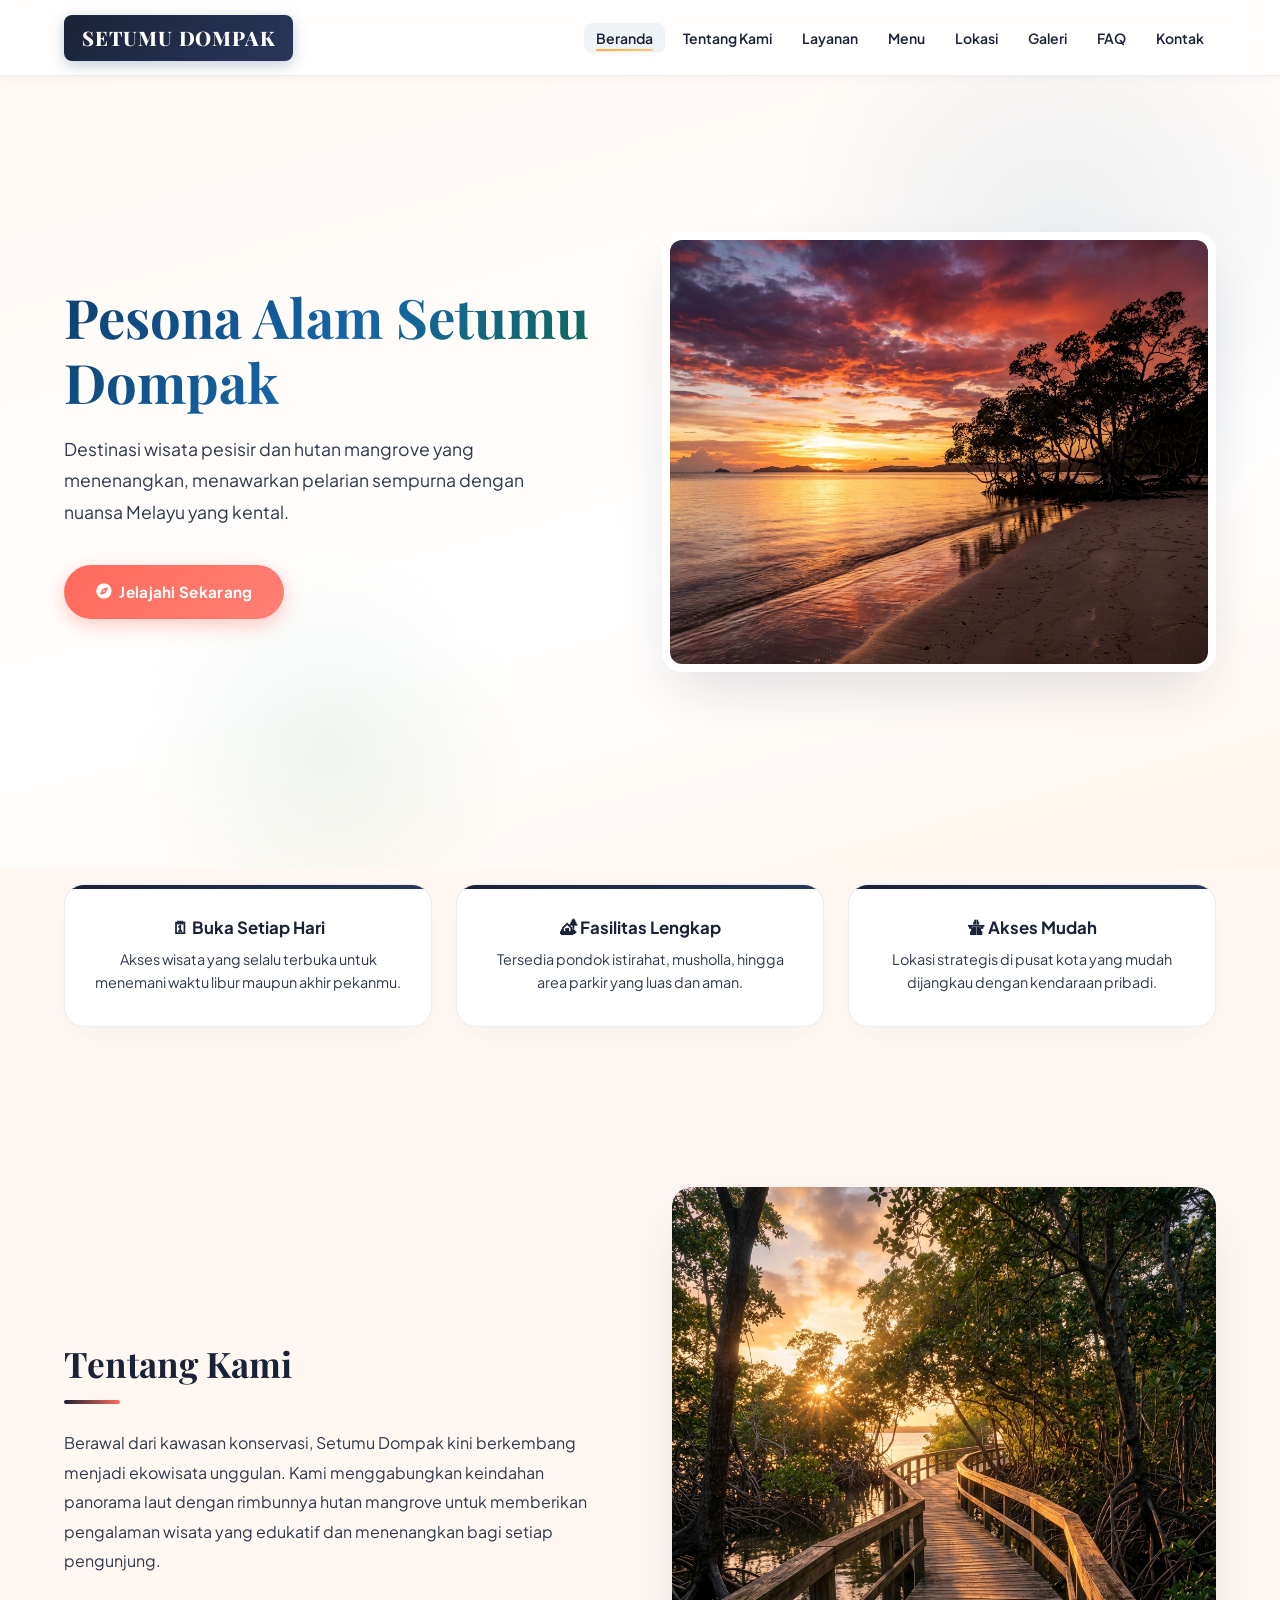
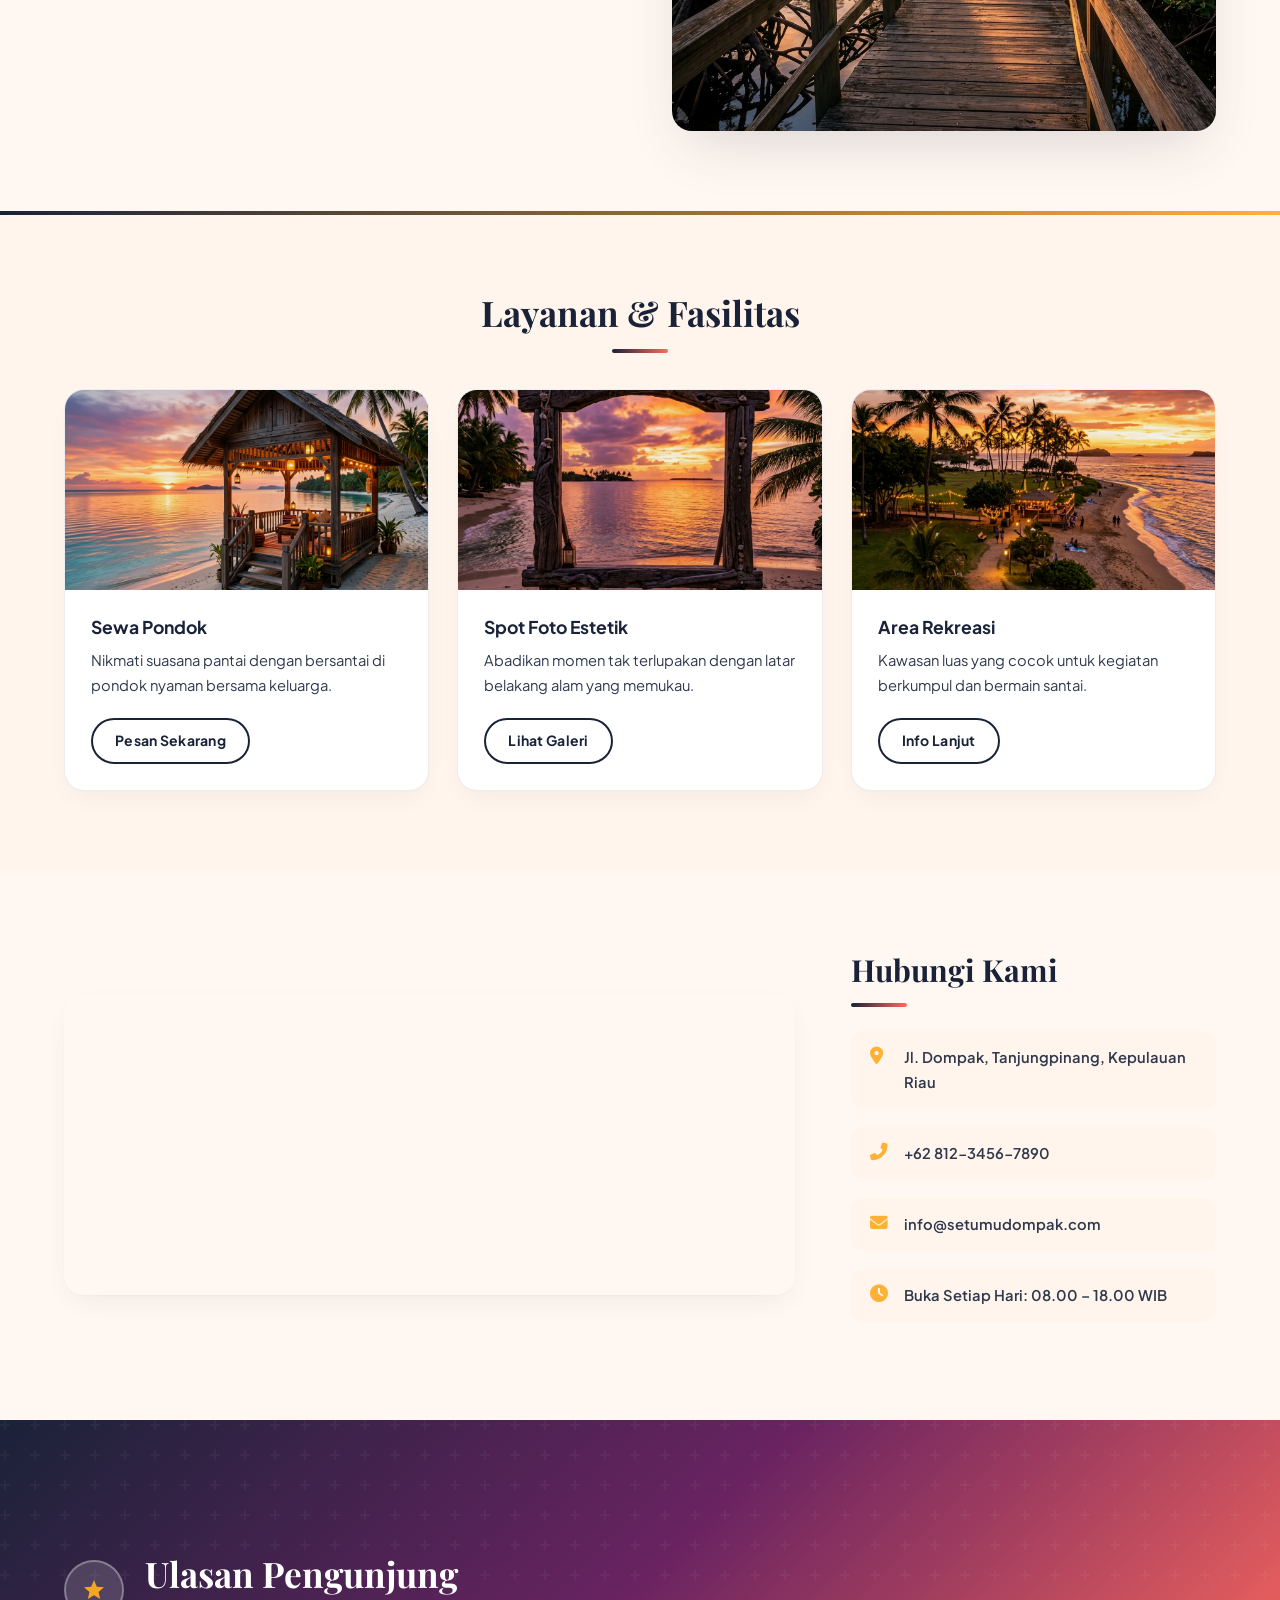
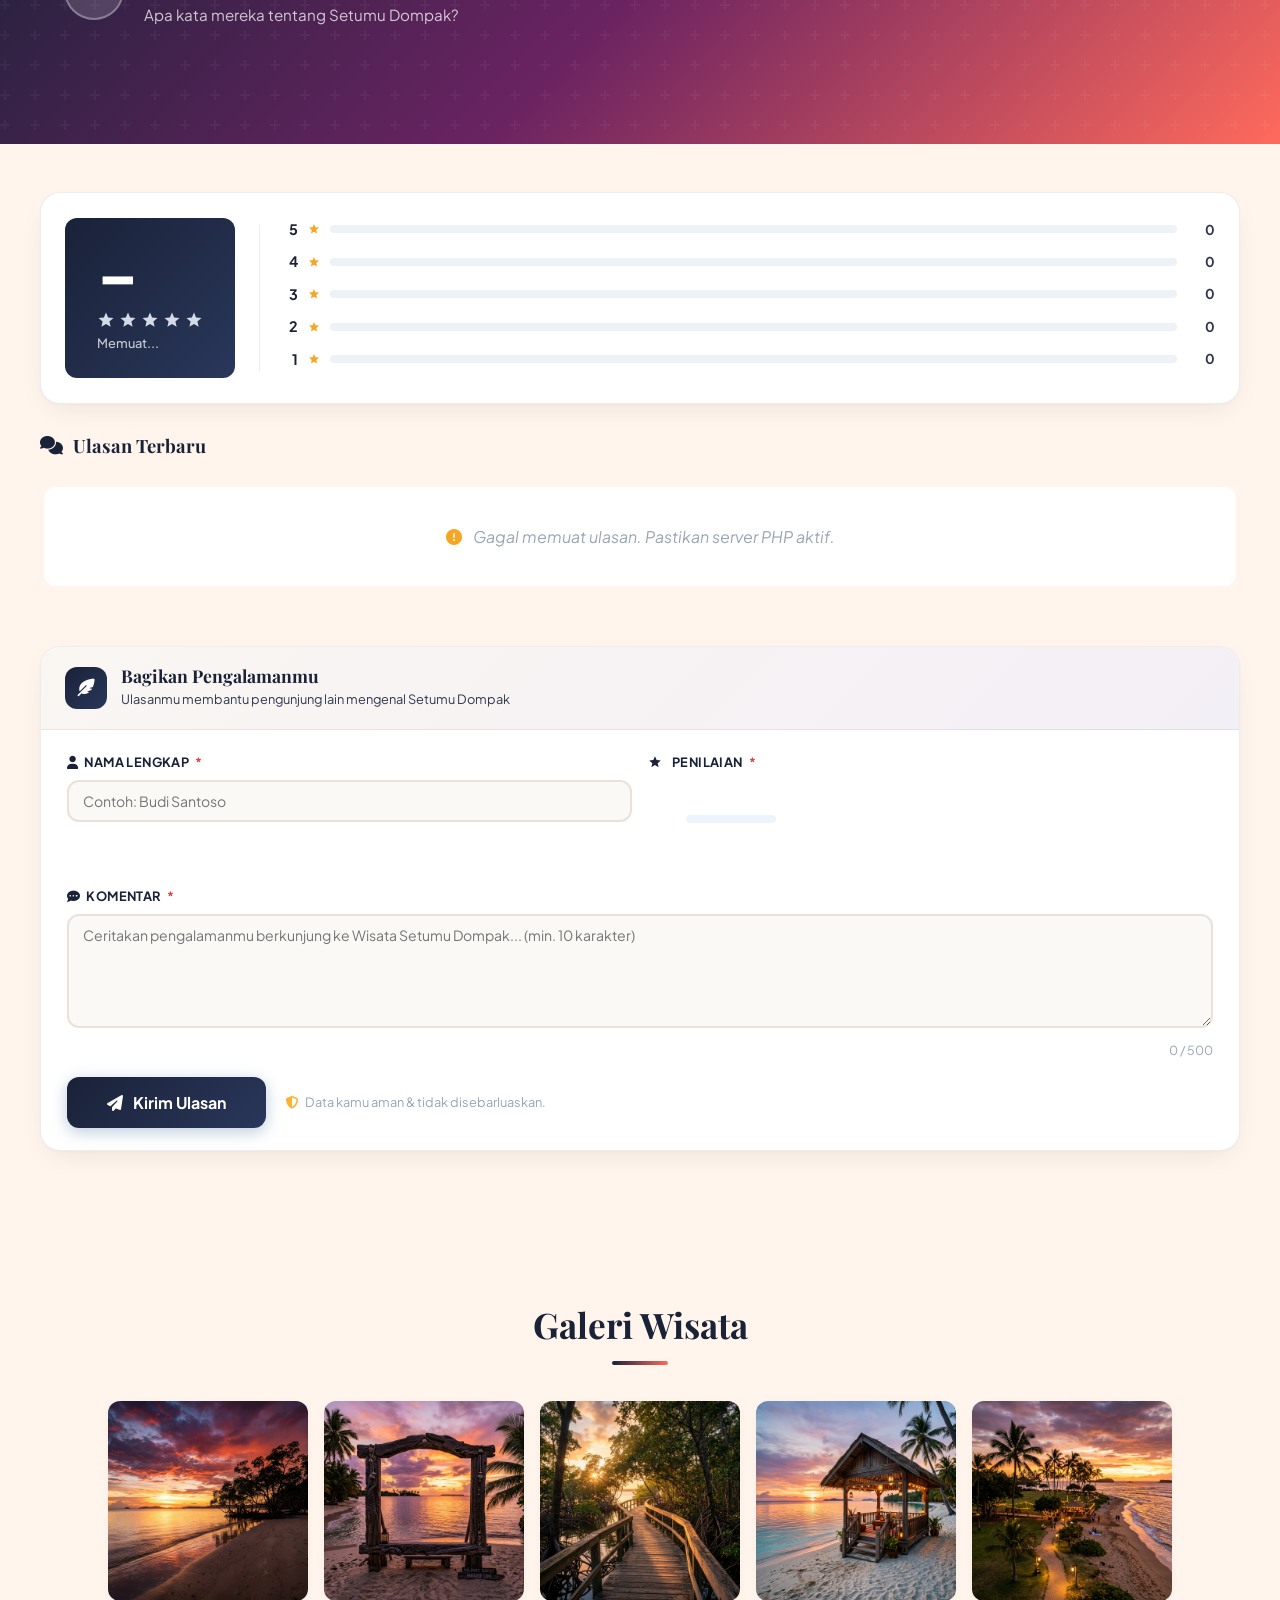
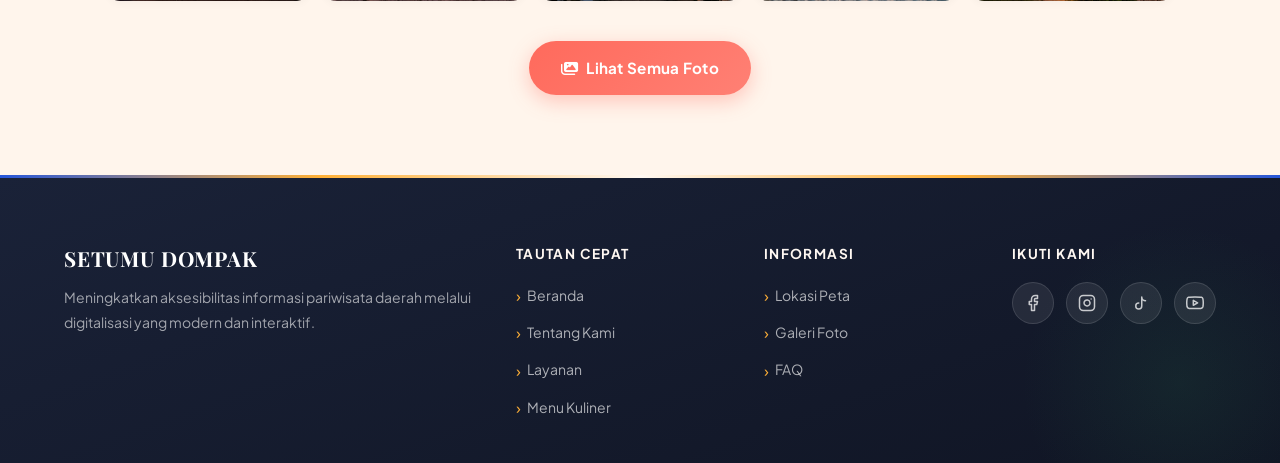
==== commit 6615843e: "done" ====
--- a/index.html
+++ b/index.html
@@ -4,9 +4,9 @@
     <meta charset="UTF-8">
     <meta name="viewport" content="width=device-width, initial-scale=1.0">
     <title>Wisata Setumu Dompak — Ekowisata Kepulauan Riau</title>
-    <link rel="stylesheet" href="css/style.css">
-    <link rel="stylesheet" href="css/home.css">
-    <link rel="stylesheet" href="css/responsive.css">
+    <link rel="stylesheet" href="css/style.css?v=1.9">
+    <link rel="stylesheet" href="css/home.css?v=1.9">
+    <link rel="stylesheet" href="css/responsive.css?v=1.9">
     <link rel="stylesheet" href="https://cdnjs.cloudflare.com/ajax/libs/font-awesome/6.4.0/css/all.min.css">
 </head>
 <body>
@@ -113,7 +113,11 @@
         <div class="rating-section-header">
             <div class="container">
                 <div class="rating-header-inner">
-                    <div class="rating-badge"><i class="fas fa-star"></i></div>
+                    <div class="rating-badge">
+                        <svg width="24" height="24" viewBox="0 0 24 24" fill="#F5A623" style="display: block;">
+                            <path d="M12 17.27 L18.18 21 L16.54 13.97 L22 9.24 L14.81 8.63 L12 2 L9.19 8.63 L2 9.24 L7.46 13.97 L5.82 21 Z"/>
+                        </svg>
+                    </div>
                     <div>
                         <h2 class="section-title" style="color:#fff; margin-bottom:6px;">Ulasan Pengunjung</h2>
                         <p style="color:rgba(255,255,255,0.75); font-size:0.95rem;">Apa kata mereka tentang Setumu Dompak?</p>
@@ -129,9 +133,11 @@
                 <div class="stats-left">
                     <div class="big-score" id="avgScore">–</div>
                     <div class="big-stars" id="avgStars">
-                        <i class="far fa-star"></i><i class="far fa-star"></i>
-                        <i class="far fa-star"></i><i class="far fa-star"></i>
-                        <i class="far fa-star"></i>
+                        <svg class="star-icon star-empty" viewBox="0 0 24 24" width="18" height="18" style="display: inline-block; vertical-align: middle;"><path fill="#d4dbe7" d="M12 17.27 L18.18 21 L16.54 13.97 L22 9.24 L14.81 8.63 L12 2 L9.19 8.63 L2 9.24 L7.46 13.97 L5.82 21 Z"/></svg>
+                        <svg class="star-icon star-empty" viewBox="0 0 24 24" width="18" height="18" style="display: inline-block; vertical-align: middle;"><path fill="#d4dbe7" d="M12 17.27 L18.18 21 L16.54 13.97 L22 9.24 L14.81 8.63 L12 2 L9.19 8.63 L2 9.24 L7.46 13.97 L5.82 21 Z"/></svg>
+                        <svg class="star-icon star-empty" viewBox="0 0 24 24" width="18" height="18" style="display: inline-block; vertical-align: middle;"><path fill="#d4dbe7" d="M12 17.27 L18.18 21 L16.54 13.97 L22 9.24 L14.81 8.63 L12 2 L9.19 8.63 L2 9.24 L7.46 13.97 L5.82 21 Z"/></svg>
+                        <svg class="star-icon star-empty" viewBox="0 0 24 24" width="18" height="18" style="display: inline-block; vertical-align: middle;"><path fill="#d4dbe7" d="M12 17.27 L18.18 21 L16.54 13.97 L22 9.24 L14.81 8.63 L12 2 L9.19 8.63 L2 9.24 L7.46 13.97 L5.82 21 Z"/></svg>
+                        <svg class="star-icon star-empty" viewBox="0 0 24 24" width="18" height="18" style="display: inline-block; vertical-align: middle;"><path fill="#d4dbe7" d="M12 17.27 L18.18 21 L16.54 13.97 L22 9.24 L14.81 8.63 L12 2 L9.19 8.63 L2 9.24 L7.46 13.97 L5.82 21 Z"/></svg>
                     </div>
                     <div class="big-label" id="avgLabel">Memuat...</div>
                 </div>
@@ -139,31 +145,41 @@
                 <div class="stats-bars">
                     <div class="bar-row">
                         <span class="bar-num">5</span>
-                        <i class="fas fa-star bar-star"></i>
+                        <svg class="bar-star" viewBox="0 0 24 24" width="12" height="12">
+                            <path d="M12 17.27 L18.18 21 L16.54 13.97 L22 9.24 L14.81 8.63 L12 2 L9.19 8.63 L2 9.24 L7.46 13.97 L5.82 21 Z"/>
+                        </svg>
                         <div class="bar-track"><div class="bar-fill" id="bar5"></div></div>
                         <span class="bar-count" id="count5">0</span>
                     </div>
                     <div class="bar-row">
                         <span class="bar-num">4</span>
-                        <i class="fas fa-star bar-star"></i>
+                        <svg class="bar-star" viewBox="0 0 24 24" width="12" height="12">
+                            <path d="M12 17.27 L18.18 21 L16.54 13.97 L22 9.24 L14.81 8.63 L12 2 L9.19 8.63 L2 9.24 L7.46 13.97 L5.82 21 Z"/>
+                        </svg>
                         <div class="bar-track"><div class="bar-fill" id="bar4"></div></div>
                         <span class="bar-count" id="count4">0</span>
                     </div>
                     <div class="bar-row">
                         <span class="bar-num">3</span>
-                        <i class="fas fa-star bar-star"></i>
+                        <svg class="bar-star" viewBox="0 0 24 24" width="12" height="12">
+                            <path d="M12 17.27 L18.18 21 L16.54 13.97 L22 9.24 L14.81 8.63 L12 2 L9.19 8.63 L2 9.24 L7.46 13.97 L5.82 21 Z"/>
+                        </svg>
                         <div class="bar-track"><div class="bar-fill" id="bar3"></div></div>
                         <span class="bar-count" id="count3">0</span>
                     </div>
                     <div class="bar-row">
                         <span class="bar-num">2</span>
-                        <i class="fas fa-star bar-star"></i>
+                        <svg class="bar-star" viewBox="0 0 24 24" width="12" height="12">
+                            <path d="M12 17.27 L18.18 21 L16.54 13.97 L22 9.24 L14.81 8.63 L12 2 L9.19 8.63 L2 9.24 L7.46 13.97 L5.82 21 Z"/>
+                        </svg>
                         <div class="bar-track"><div class="bar-fill" id="bar2"></div></div>
                         <span class="bar-count" id="count2">0</span>
                     </div>
                     <div class="bar-row">
                         <span class="bar-num">1</span>
-                        <i class="fas fa-star bar-star"></i>
+                        <svg class="bar-star" viewBox="0 0 24 24" width="12" height="12">
+                            <path d="M12 17.27 L18.18 21 L16.54 13.97 L22 9.24 L14.81 8.63 L12 2 L9.19 8.63 L2 9.24 L7.46 13.97 L5.82 21 Z"/>
+                        </svg>
                         <div class="bar-track"><div class="bar-fill" id="bar1"></div></div>
                         <span class="bar-count" id="count1">0</span>
                     </div>
@@ -214,14 +230,29 @@
                             <span class="err-msg" id="errName"></span>
                         </div>
                         <div class="form-group">
-                            <label><i class="fas fa-star"></i> Penilaian <span class="req">*</span></label>
+                            <label>
+                                <svg width="14" height="14" viewBox="0 0 24 24" fill="var(--biru-laut)" style="display: inline-block; vertical-align: middle; margin-top: -2px; margin-right: 4px;">
+                                    <path d="M12 17.27 L18.18 21 L16.54 13.97 L22 9.24 L14.81 8.63 L12 2 L9.19 8.63 L2 9.24 L7.46 13.97 L5.82 21 Z"/>
+                                </svg>
+                                Penilaian <span class="req">*</span>
+                            </label>
                             <div class="star-picker-wrap">
                                 <div class="star-picker" id="starPicker">
-                                    <i class="far fa-star star-btn" data-val="1" title="1 – Sangat Buruk"></i>
-                                    <i class="far fa-star star-btn" data-val="2" title="2 – Buruk"></i>
-                                    <i class="far fa-star star-btn" data-val="3" title="3 – Cukup"></i>
-                                    <i class="far fa-star star-btn" data-val="4" title="4 – Bagus"></i>
-                                    <i class="far fa-star star-btn" data-val="5" title="5 – Sangat Bagus"></i>
+                                    <span class="star-btn" data-val="1" title="1 – Sangat Buruk">
+                                        <svg viewBox="0 0 24 24"><path d="M12 17.27 L18.18 21 L16.54 13.97 L22 9.24 L14.81 8.63 L12 2 L9.19 8.63 L2 9.24 L7.46 13.97 L5.82 21 Z"/></svg>
+                                    </span>
+                                    <span class="star-btn" data-val="2" title="2 – Buruk">
+                                        <svg viewBox="0 0 24 24"><path d="M12 17.27 L18.18 21 L16.54 13.97 L22 9.24 L14.81 8.63 L12 2 L9.19 8.63 L2 9.24 L7.46 13.97 L5.82 21 Z"/></svg>
+                                    </span>
+                                    <span class="star-btn" data-val="3" title="3 – Cukup">
+                                        <svg viewBox="0 0 24 24"><path d="M12 17.27 L18.18 21 L16.54 13.97 L22 9.24 L14.81 8.63 L12 2 L9.19 8.63 L2 9.24 L7.46 13.97 L5.82 21 Z"/></svg>
+                                    </span>
+                                    <span class="star-btn" data-val="4" title="4 – Bagus">
+                                        <svg viewBox="0 0 24 24"><path d="M12 17.27 L18.18 21 L16.54 13.97 L22 9.24 L14.81 8.63 L12 2 L9.19 8.63 L2 9.24 L7.46 13.97 L5.82 21 Z"/></svg>
+                                    </span>
+                                    <span class="star-btn" data-val="5" title="5 – Sangat Bagus">
+                                        <svg viewBox="0 0 24 24"><path d="M12 17.27 L18.18 21 L16.54 13.97 L22 9.24 L14.81 8.63 L12 2 L9.19 8.63 L2 9.24 L7.46 13.97 L5.82 21 Z"/></svg>
+                                    </span>
                                 </div>
                                 <span class="star-label-text" id="starLabel"></span>
                             </div>
@@ -284,7 +315,7 @@
     <!-- FOOTER PLACEHOLDER -->
     <div id="footer-placeholder"></div>
 
-    <script src="js/main.js"></script>
-    <script src="js/validation.js"></script>
+    <script src="js/main.js?v=1.9"></script>
+    <script src="js/validation.js?v=1.9"></script>
 </body>
 </html>
--- a/css/style.css
+++ b/css/style.css
@@ -7,51 +7,51 @@
 
 /* ─── CSS VARIABLES ─────────────────────────────────────── */
 :root {
-    /* HSL Brand Colors - CRAP Compliant Sunset (Senja) Coastal Theme */
-    --primary-h:       233;
-    --primary-s:       38%;
-    --primary-l:       10%; /* Deeper twilight navy for high contrast readability */
+    /* HSL Brand Colors - Magical Twilight Sunset Theme */
+    --primary-h:       224;
+    --primary-s:       37%;
+    --primary-l:       16%; /* Deep Twilight Blue (#1A2238) */
     
-    --secondary-h:     154;
-    --secondary-s:     57%;
-    --secondary-l:     14%; /* Silhouette mangrove green */
+    --secondary-h:     36;
+    --secondary-s:     100%;
+    --secondary-l:     61%; /* Warm Amber Gold (#FFB037) */
     
-    --accent-h:        10;
-    --accent-s:        95%;
-    --accent-l:        60%; /* Vivid sunset orange/coral */
+    --accent-h:        5;
+    --accent-s:        100%;
+    --accent-l:        68%; /* Vibrant Coral (#FF6A5C) */
     
-    --biru-laut:       hsl(var(--primary-h), var(--primary-s), var(--primary-l)); /* #0F1123 */
-    --biru-tengah:     hsl(var(--primary-h), var(--primary-s), 24%);
-    --biru-muda:       hsl(220, 80%, 55%);
-    --hijau-mangrove:  hsl(var(--secondary-h), var(--secondary-s), var(--secondary-l)); /* #0F3825 */
-    --hijau-terang:    hsl(var(--secondary-h), var(--secondary-s), 28%);
-    --accent-warna:    hsl(var(--accent-h), var(--accent-s), var(--accent-l)); /* #F95738 */
-    --cream-pasir:     #FCF6F0; /* Soft warm sand sandstone */
-    --cream-gelap:     #EEE2D5;
+    --biru-laut:       #1A2238;
+    --biru-tengah:     hsl(var(--primary-h), var(--primary-s), 26%);
+    --biru-muda:       hsl(224, 70%, 50%);
+    --hijau-mangrove:  #FFB037;
+    --hijau-terang:    #FFC875;
+    --accent-warna:    #FF6A5C;
+    --cream-pasir:     #FFF8F2; /* Soft Vanilla Sunset background */
+    --cream-gelap:     #F3E6D9;
     --putih:           #FFFFFF;
-    --abu-terang:      #F3EFF6; /* Dusk twilight breeze background */
-    --abu-gelap:       #0A0B14; /* Slate black */
-    --teks-utama:      #0A0B14; /* Slate black for supreme readability */
-    --teks-body:       #2A2E3D; /* Deep charcoal for legible body text */
+    --abu-terang:      #FFF5EC; /* Very light vanilla sunset contrast bg */
+    --abu-gelap:       #0A0B14;
+    --teks-utama:      #1A2238; /* Deep Twilight Blue for text */
+    --teks-body:       #2F384C; /* Soft slate dark blue */
 
     /* Gradients */
-    --gradient-hero:   linear-gradient(135deg, #131438 0%, #692361 50%, #EA580C 100%); /* Crimson & Purple Twilight Sky */
+    --gradient-hero:   linear-gradient(135deg, #1A2238 0%, #692361 50%, #FF6A5C 100%);
     --gradient-biru:   linear-gradient(135deg, var(--biru-laut), var(--biru-tengah));
     --gradient-hijau:  linear-gradient(135deg, var(--hijau-mangrove), var(--hijau-terang));
-    --gradient-accent: linear-gradient(135deg, var(--accent-warna), hsl(var(--accent-h), 95%, 48%));
-    --gradient-cream:  linear-gradient(165deg, var(--cream-pasir) 0%, #FFFFFF 60%, #EFEBFA 100%);
-    --gradient-card:   linear-gradient(145deg, #ffffff, #f9f7fc);
-
-    /* Fluid Shadows with twilight rose/purple tint to prevent stiffness */
-    --shadow-sm:   0 2px 8px rgba(105, 35, 97, 0.04);
-    --shadow-md:   0 10px 30px -10px rgba(105, 35, 97, 0.1), 0 1px 3px rgba(105, 35, 97, 0.02);
-    --shadow-lg:   0 24px 60px -15px rgba(105, 35, 97, 0.16);
-    --shadow-card: 0 12px 30px -10px rgba(105, 35, 97, 0.06), 0 1px 4px rgba(105, 35, 97, 0.01);
-    --shadow-hover:0 24px 48px -10px rgba(105, 35, 97, 0.18), 0 6px 16px -4px rgba(234, 88, 12, 0.06);
-
-    /* Tinted borders for color harmony */
-    --border-color:       rgba(105, 35, 97, 0.08);
-    --border-hover-color: rgba(234, 88, 12, 0.2);
+    --gradient-accent: linear-gradient(135deg, var(--accent-warna), #FF8074);
+    --gradient-cream:  linear-gradient(165deg, var(--cream-pasir) 0%, #FFFFFF 60%, #FFF5EC 100%);
+    --gradient-card:   linear-gradient(145deg, #ffffff, #FFFBF7);
+
+    /* Fluid Shadows with twilight coral/blue tint */
+    --shadow-sm:   0 2px 8px rgba(26, 34, 56, 0.04);
+    --shadow-md:   0 10px 30px -10px rgba(26, 34, 56, 0.1), 0 1px 3px rgba(26, 34, 56, 0.02);
+    --shadow-lg:   0 24px 60px -15px rgba(26, 34, 56, 0.16);
+    --shadow-card: 0 12px 30px -10px rgba(26, 34, 56, 0.06), 0 1px 4px rgba(26, 34, 56, 0.01);
+    --shadow-hover:0 24px 48px -10px rgba(26, 34, 56, 0.18), 0 6px 16px -4px rgba(255, 106, 92, 0.06);
+
+    /* Tinted borders */
+    --border-color:       rgba(26, 34, 56, 0.08);
+    --border-hover-color: rgba(255, 106, 92, 0.2);
 
     --radius-sm:  8px;
     --radius-md:  12px;
@@ -91,7 +91,7 @@
 body {
     font-family: 'Plus Jakarta Sans', sans-serif;
     color: var(--teks-body);
-    background-color: var(--putih);
+    background-color: var(--cream-pasir); /* Soft Vanilla Sunset */
     line-height: 1.7;
     overflow-x: hidden;
 }
@@ -182,7 +182,7 @@
     font-weight: 700;
     font-size: 0.95rem;
     letter-spacing: 0.02em;
-    box-shadow: 0 6px 20px rgba(150, 213, 94, 0.33);
+    box-shadow: 0 6px 20px rgba(255, 106, 92, 0.35);
     transition: var(--transition);
     position: relative;
     overflow: hidden;
@@ -198,11 +198,12 @@
     transition: opacity 0.3s;
 }
 .btn-primary:hover {
-    background: var(--gradient-biru);
-    box-shadow: 0 8px 28px rgba(10, 18, 32, 0.35);
+    background: var(--gradient-hijau);
+    box-shadow: 0 8px 28px rgba(255, 176, 55, 0.45);
     transform: translateY(-2px);
 }
 .btn-primary:hover::after { opacity: 1; }
+
 
 .btn-outline {
     display: inline-flex;
@@ -242,9 +243,12 @@
 
 .mt-4 { margin-top: 40px; }
 
-/* ═══════════════════════════════════════════════════════════
-   1. NAVIGATION
-   ═══════════════════════════════════════════════════════════ */
+#navbar-placeholder {
+    position: sticky;
+    top: 0;
+    z-index: 1000;
+}
+
 .navbar {
     display: flex;
     justify-content: space-between;
@@ -256,9 +260,7 @@
     -webkit-backdrop-filter: blur(18px);
     border-bottom: 1px solid rgba(14, 73, 117, 0.08);
     box-shadow: var(--shadow-sm);
-    position: sticky;
-    top: 0;
-    z-index: 1000;
+    position: relative;
     transition: var(--transition);
 }
 .navbar.scrolled {
@@ -311,20 +313,29 @@
     transform: scaleX(0);
     transition: transform 0.3s ease;
 }
-.nav-links a:hover {
+.nav-links a:hover,
+.nav-links a.active {
     color: var(--biru-laut);
     background: rgba(15,76,129,0.06);
 }
-.nav-links a:hover::after { transform: scaleX(1); }
-
-/* Active Navigation Link Highlight */
-.nav-links a.active {
-    color: var(--accent-warna) !important;
-    background: rgba(234, 88, 12, 0.06);
-}
-.nav-links a.active::after {
-    transform: scaleX(1) !important;
-    background: var(--gradient-accent) !important;
+.nav-links a:hover::after,
+.nav-links a.active::after { transform: scaleX(1); }
+
+/* Mobile Toggle Button */
+.nav-toggle {
+    display: none;
+    background: none;
+    border: none;
+    font-size: 1.4rem;
+    color: var(--teks-utama);
+    cursor: pointer;
+    padding: 6px 12px;
+    border-radius: var(--radius-sm);
+    transition: var(--transition);
+}
+.nav-toggle:hover {
+    color: var(--accent-warna);
+    background: rgba(15, 76, 129, 0.06);
 }
 
 .search-icon { color: var(--biru-laut) !important; }
@@ -398,7 +409,7 @@
    8. FOOTER
    ═══════════════════════════════════════════════════════════ */
 footer {
-    background: linear-gradient(160deg, #1A2744 0%, #0F3060 50%, #0A2A1E 100%);
+    background: linear-gradient(160deg, #1A2238 0%, #101524 100%);
     color: var(--putih);
     padding: 70px 0 32px;
     position: relative;
--- a/css/home.css
+++ b/css/home.css
@@ -50,21 +50,6 @@
 @keyframes heroFadeIn {
     from { opacity: 0; transform: translateY(30px); }
     to   { opacity: 1; transform: translateY(0); }
-}
-
-/* Badge kecil di atas judul */
-.hero-text::before {
-    content: '🌊 Ekowisata Kepulauan Riau';
-    display: inline-block;
-    background: linear-gradient(90deg, rgba(15,76,129,0.1), rgba(46,139,87,0.1));
-    color: var(--biru-laut);
-    font-size: 0.8rem;
-    font-weight: 700;
-    padding: 6px 16px;
-    border-radius: 99px;
-    border: 1px solid rgba(15,76,129,0.2);
-    margin-bottom: 20px;
-    letter-spacing: 0.03em;
 }
 
 .hero-text h1 {
@@ -383,11 +368,11 @@
 .rating-stats-card {
     display: flex;
     align-items: center;
-    gap: 0;
+    gap: 24px;
     background: var(--putih);
     border-radius: var(--radius-lg);
     box-shadow: var(--shadow-md);
-    overflow: hidden;
+    padding: 24px;
     margin-bottom: 30px;
     border: 1px solid var(--border-color);
 }
@@ -395,23 +380,25 @@
 .stats-left {
     display: flex;
     flex-direction: column;
-    align-items: center;
+    align-items: flex-start;
     justify-content: center;
     padding: 24px 32px;
     background: var(--gradient-biru);
     min-width: 170px;
+    border-radius: var(--radius-md);
 }
 
 .big-score {
-    font-size: 3.5rem;
-    font-weight: 900;
+    font-size: 3.8rem;
+    font-weight: 800;
     color: #fff;
     line-height: 1;
-    font-family: 'Playfair Display', serif;
-}
-
-.big-stars { margin: 8px 0 4px; }
-.big-stars i { color: #F5A623; font-size: 1rem; }
+    font-family: 'Plus Jakarta Sans', sans-serif;
+    letter-spacing: -0.02em;
+}
+
+.big-stars { margin: 8px 0 4px; display: flex; gap: 4px; align-items: center; justify-content: flex-start; }
+.big-stars svg { display: inline-block; }
 
 .big-label {
     color: rgba(255,255,255,0.75);
@@ -423,12 +410,12 @@
     width: 1px;
     background: var(--border-color);
     align-self: stretch;
-    margin: 16px 0;
+    margin: 8px 0;
 }
 
 .stats-bars {
     flex: 1;
-    padding: 20px 24px;
+    padding: 0;
 }
 
 .bar-row {
@@ -438,8 +425,8 @@
     margin-bottom: 8px;
 }
 
-.bar-num { font-weight: 700; color: var(--teks-utama); font-size: 0.85rem; min-width: 14px; text-align: right; }
-.bar-star { color: #F5A623; font-size: 0.7rem; }
+.bar-num { font-family: 'Plus Jakarta Sans', sans-serif; font-weight: 700; color: var(--teks-utama); font-size: 0.9rem; min-width: 14px; text-align: right; }
+.bar-star { color: #F5A623; fill: currentColor; display: inline-block; vertical-align: middle; }
 
 .bar-track {
     flex: 1;
@@ -460,8 +447,9 @@
 .bar-count {
     min-width: 28px;
     text-align: right;
+    font-family: 'Plus Jakarta Sans', sans-serif;
     font-weight: 700;
-    font-size: 0.8rem;
+    font-size: 0.85rem;
     color: var(--teks-body);
 }
 
@@ -519,7 +507,9 @@
 .no-review i { margin-right: 8px; color: #F5A623; }
 
 .review-card {
-    flex: 0 0 290px;
+    flex: 0 0 320px;
+    max-width: 85vw;
+    min-height: 180px;
     scroll-snap-align: start;
     display: flex;
     gap: 14px;
@@ -570,20 +560,31 @@
     box-shadow: 0 4px 10px rgba(19, 20, 56, 0.15);
 }
 
-.review-body { flex: 1; min-width: 0; }
+.review-body {
+    flex: 1;
+    min-width: 0;
+    overflow: hidden;
+}
 
 .review-header {
     display: flex;
     flex-direction: column;
-    align-items: flex-start;
+    align-items: stretch;
     gap: 2px;
     margin-bottom: 6px;
+    width: 100%;
 }
 
 .review-header strong {
     color: var(--teks-utama);
     font-size: 0.9rem;
     font-weight: 700;
+    display: block;
+    width: 100%;
+    white-space: normal;
+    overflow-wrap: break-word;
+    word-wrap: break-word;
+    word-break: break-word;
 }
 
 .review-date {
@@ -605,6 +606,27 @@
     margin: 0;
     position: relative;
     z-index: 1;
+    white-space: normal;
+    overflow-wrap: break-word;
+    word-wrap: break-word;
+    word-break: break-word;
+    max-height: 120px;
+    overflow-y: auto;
+    padding-right: 4px;
+}
+
+.review-text::-webkit-scrollbar {
+    width: 4px;
+}
+.review-text::-webkit-scrollbar-track {
+    background: transparent;
+}
+.review-text::-webkit-scrollbar-thumb {
+    background: rgba(26, 34, 56, 0.15);
+    border-radius: 99px;
+}
+.review-text::-webkit-scrollbar-thumb:hover {
+    background: var(--accent-warna);
 }
 
 /* Skeleton loader */
--- a/css/responsive.css
+++ b/css/responsive.css
@@ -1,36 +1,210 @@
 /* ============================================================
-   SETUMU DOMPAK — Global Responsive Styles
+   SETUMU DOMPAK — Responsive & Media Queries
    ============================================================ */
 
-@media (max-width: 1023px) {
-    .highlights { grid-template-columns: repeat(3, 1fr); gap: 16px; }
-    .layanan-grid { grid-template-columns: repeat(2, 1fr); }
-    .footer-grid { grid-template-columns: 1fr 1fr; gap: 32px; }
+/* ─── Breakpoint: 768px (Tablets & Mobile) ──────────────── */
+@media (max-width: 768px) {
+    /* Navbar Hamburger Menu */
+    .nav-toggle {
+        display: block !important;
+        position: relative;
+        z-index: 1001;
+    }
+
+    .nav-links {
+        position: absolute;
+        top: 100%;
+        left: 0;
+        right: 0;
+        background: rgba(255, 255, 255, 0.98);
+        backdrop-filter: blur(20px);
+        -webkit-backdrop-filter: blur(20px);
+        border-bottom: 1px solid rgba(14, 73, 117, 0.1);
+        box-shadow: 0 8px 30px rgba(26, 34, 56, 0.08);
+        flex-direction: column;
+        align-items: stretch;
+        padding: 16px 24px;
+        gap: 6px;
+        z-index: 1000;
+        
+        /* Hidden state */
+        opacity: 0;
+        visibility: hidden;
+        transform: translateY(-10px);
+        transition: all 0.3s cubic-bezier(0.4, 0, 0.2, 1);
+        display: flex !important; /* ensure it uses flex layout when visible */
+    }
+
+    .nav-links.active {
+        opacity: 1;
+        visibility: visible;
+        transform: translateY(0);
+    }
+
+    .nav-links li {
+        width: 100%;
+    }
+
+    .nav-links a {
+        display: block;
+        padding: 12px 20px;
+        width: 100%;
+        text-align: center;
+        border-radius: var(--radius-sm);
+        font-size: 0.95rem;
+    }
+
+    .nav-links a::after {
+        display: none !important; /* Disable hover underline bar on mobile */
+    }
+
+    .nav-links a:hover,
+    .nav-links a.active {
+        background: rgba(15, 76, 129, 0.06);
+        color: var(--biru-laut);
+    }
+
+    /* Hero Section */
+    .hero {
+        flex-direction: column;
+        padding: 100px 24px 60px;
+        text-align: center;
+        min-height: auto;
+        gap: 40px;
+    }
+
+    .hero-text {
+        padding-right: 0;
+    }
+
+    .hero-text h1 {
+        font-size: 2.2rem;
+        margin-bottom: 16px;
+    }
+
+    .hero-text p {
+        font-size: 0.95rem;
+        margin-bottom: 24px;
+    }
+
+    .hero-image {
+        width: 100%;
+        max-width: 380px;
+        margin: 0 auto;
+    }
+
+    /* Highlights */
+    .highlights.container {
+        flex-direction: column;
+        gap: 16px;
+        margin-top: -30px;
+        padding: 0 24px;
+    }
+
+    .card-highlight {
+        width: 100%;
+        padding: 20px;
+    }
+
+    /* Tentang Kami */
+    .tentang.container {
+        flex-direction: column;
+        gap: 32px;
+        text-align: center;
+        padding: 60px 24px;
+    }
+
+    .tentang-text {
+        padding-right: 0;
+    }
+
+    .tentang-image {
+        width: 100%;
+        max-width: 380px;
+        margin: 0 auto;
+    }
+
+    /* Layanan & Fasilitas */
+    .layanan-grid {
+        grid-template-columns: 1fr;
+        gap: 20px;
+    }
+
+    /* Lokasi & Kontak */
+    .lokasi-kontak {
+        flex-direction: column;
+        gap: 32px;
+        padding: 60px 24px;
+    }
+
+    .peta-lokasi {
+        width: 100%;
+    }
+
+    .info-kontak {
+        width: 100%;
+    }
+
+    /* Rating Stats Card */
+    .rating-stats-card {
+        flex-direction: column;
+        gap: 20px;
+        padding: 20px;
+        align-items: stretch;
+    }
+
+    .stats-left {
+        width: 100%;
+        min-width: unset;
+        padding: 20px;
+        margin-bottom: 0;
+    }
+
+    .stats-divider {
+        width: 100%;
+        height: 1px;
+        margin: 8px 0;
+    }
+
+    /* Reviews block adjustments */
+    .review-body {
+        width: 100%;
+    }
 }
 
-@media (max-width: 767px) {
-    .navbar { padding: 0 5%; }
-    .nav-links { gap: 4px; }
-    .nav-links a { font-size: 0.78rem; padding: 5px 8px; }
-
-    .hero {
-        flex-direction: column;
-        text-align: center;
-        padding: 60px 24px 100px;
-        min-height: auto;
-    }
-    .hero-text { padding-right: 0; margin-bottom: 36px; }
-    .hero-text::before { font-size: 0.72rem; }
-    .hero-text h1 { font-size: 2.2rem; }
-    .hero-image-placeholder { height: 280px; width: 100%; }
-
-    .highlights {
-        grid-template-columns: 1fr;
-        margin-top: -40px;
-    }
-    .tentang { flex-direction: column; gap: 36px; }
-    .layanan-grid { grid-template-columns: 1fr; }
-    .lokasi-kontak { flex-direction: column; gap: 32px; }
-    .footer-grid { grid-template-columns: 1fr; gap: 28px; }
-    .page-header h2 { font-size: 1.8rem; }
+/* ─── Breakpoint: 480px (Mobile Portrait) ────────────────── */
+@media (max-width: 480px) {
+    .navbar {
+        padding: 0 16px;
+        height: 66px;
+    }
+    
+    .navbar.scrolled {
+        height: 60px;
+    }
+
+    .nav-links {
+        top: 100%;
+    }
+
+    .logo {
+        font-size: 1.1rem;
+        padding: 4px 12px;
+    }
+
+    .hero-text h1 {
+        font-size: 1.8rem;
+    }
+
+    .rating-stats-card {
+        padding: 16px;
+    }
+
+    .big-score {
+        font-size: 3.2rem;
+    }
+
+    .rating-form-wrap {
+        padding: 20px;
+    }
 }
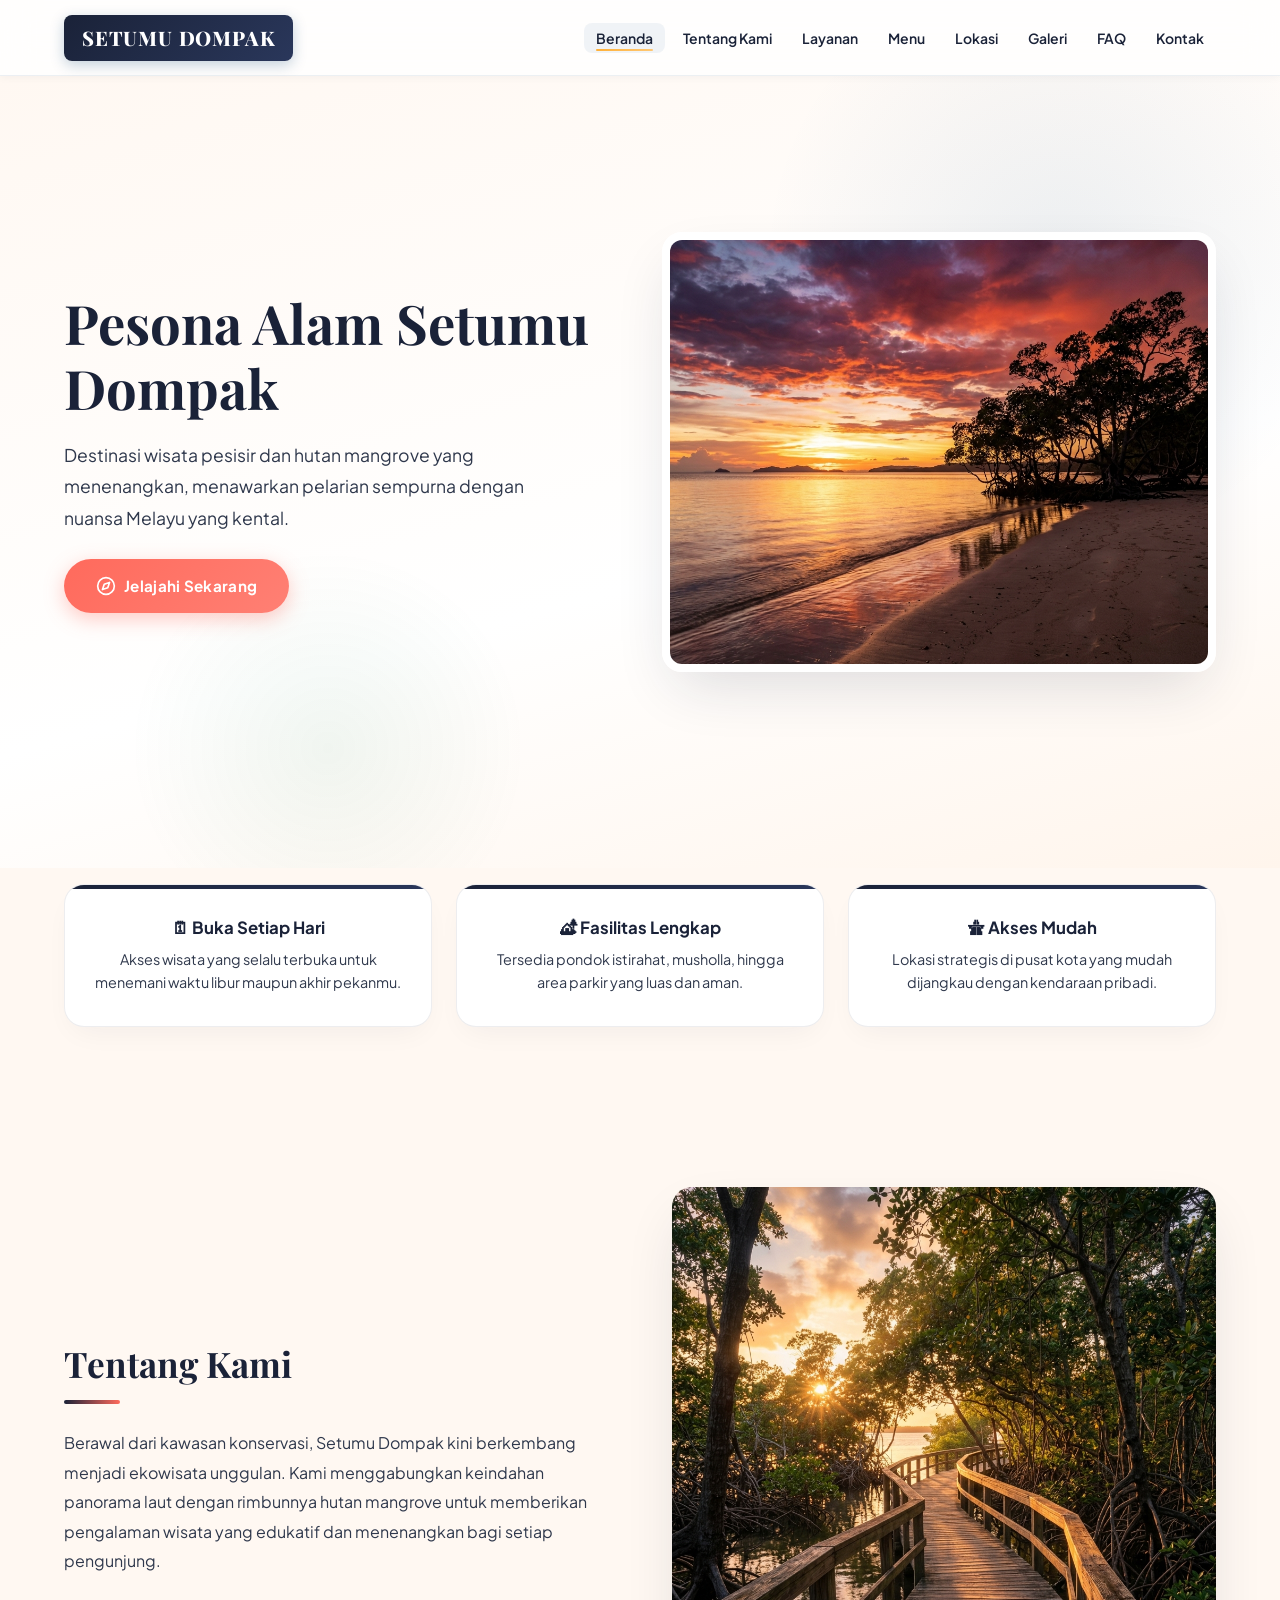
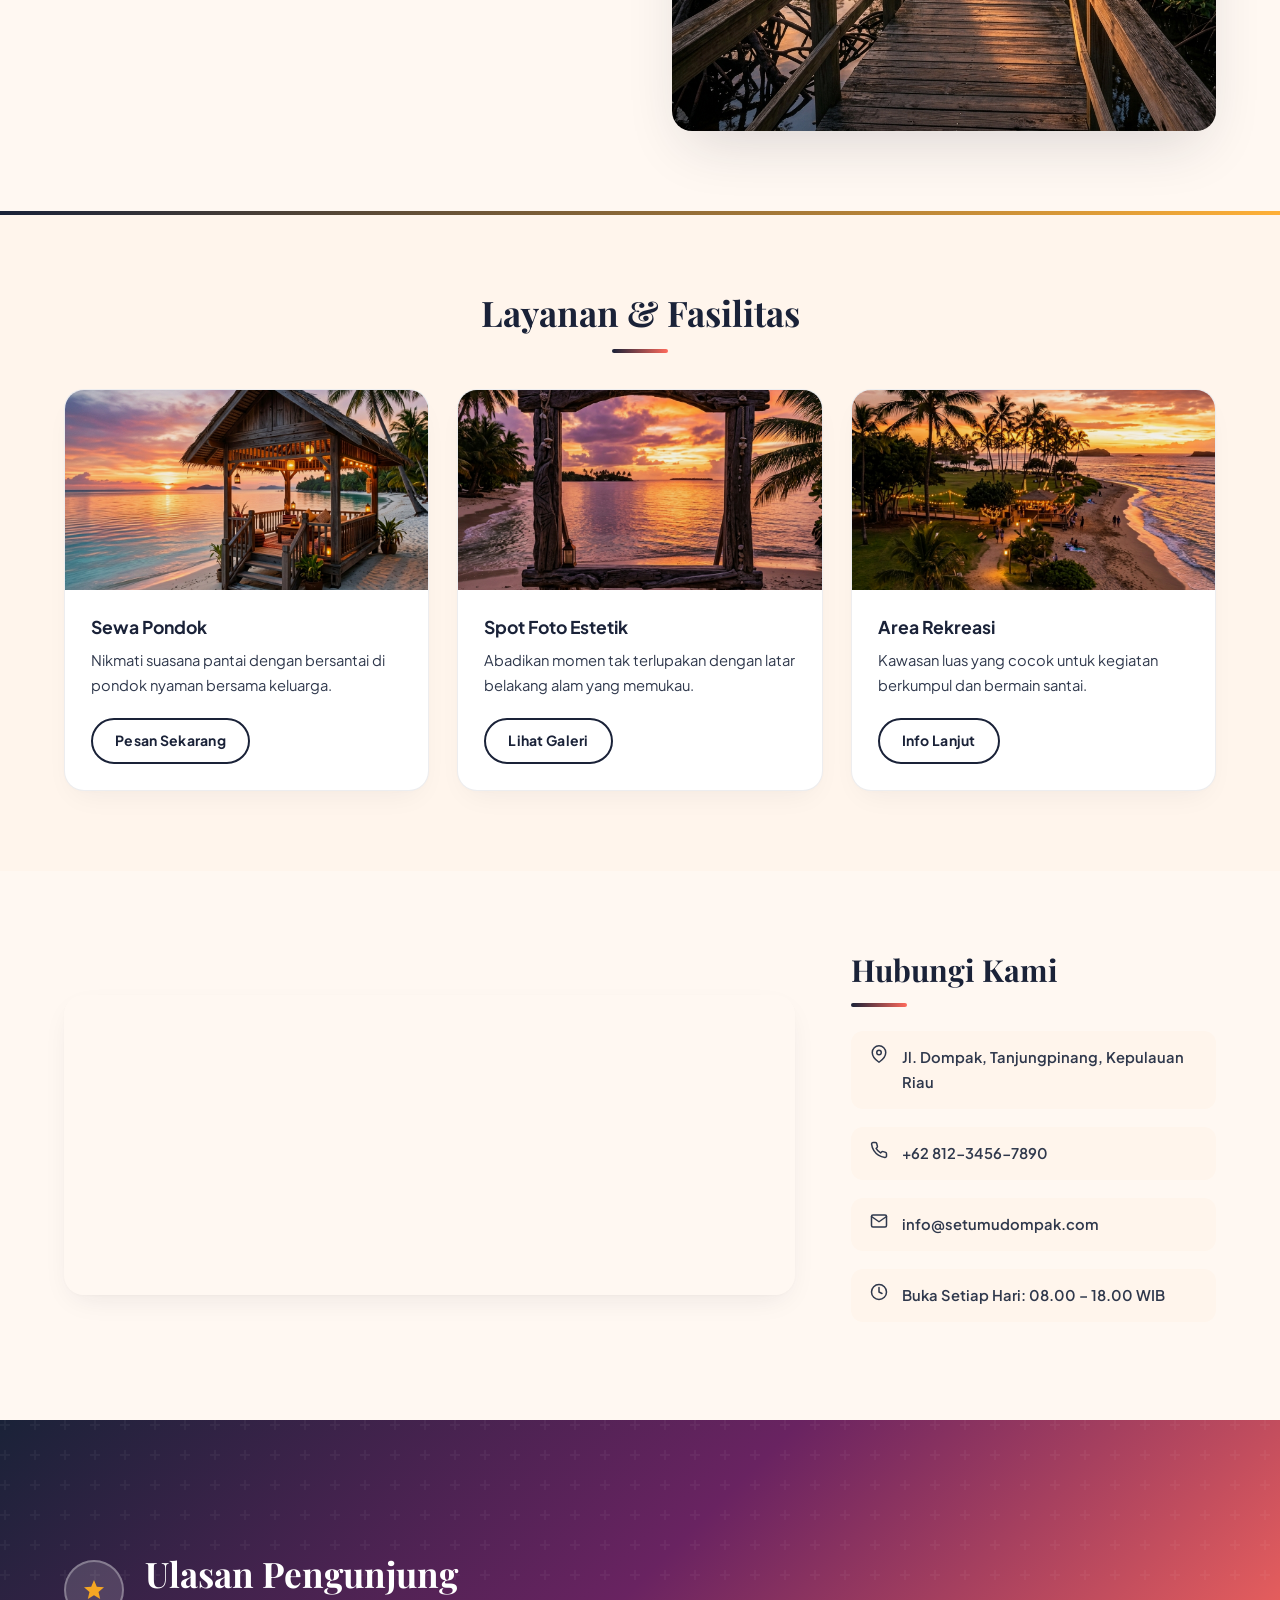
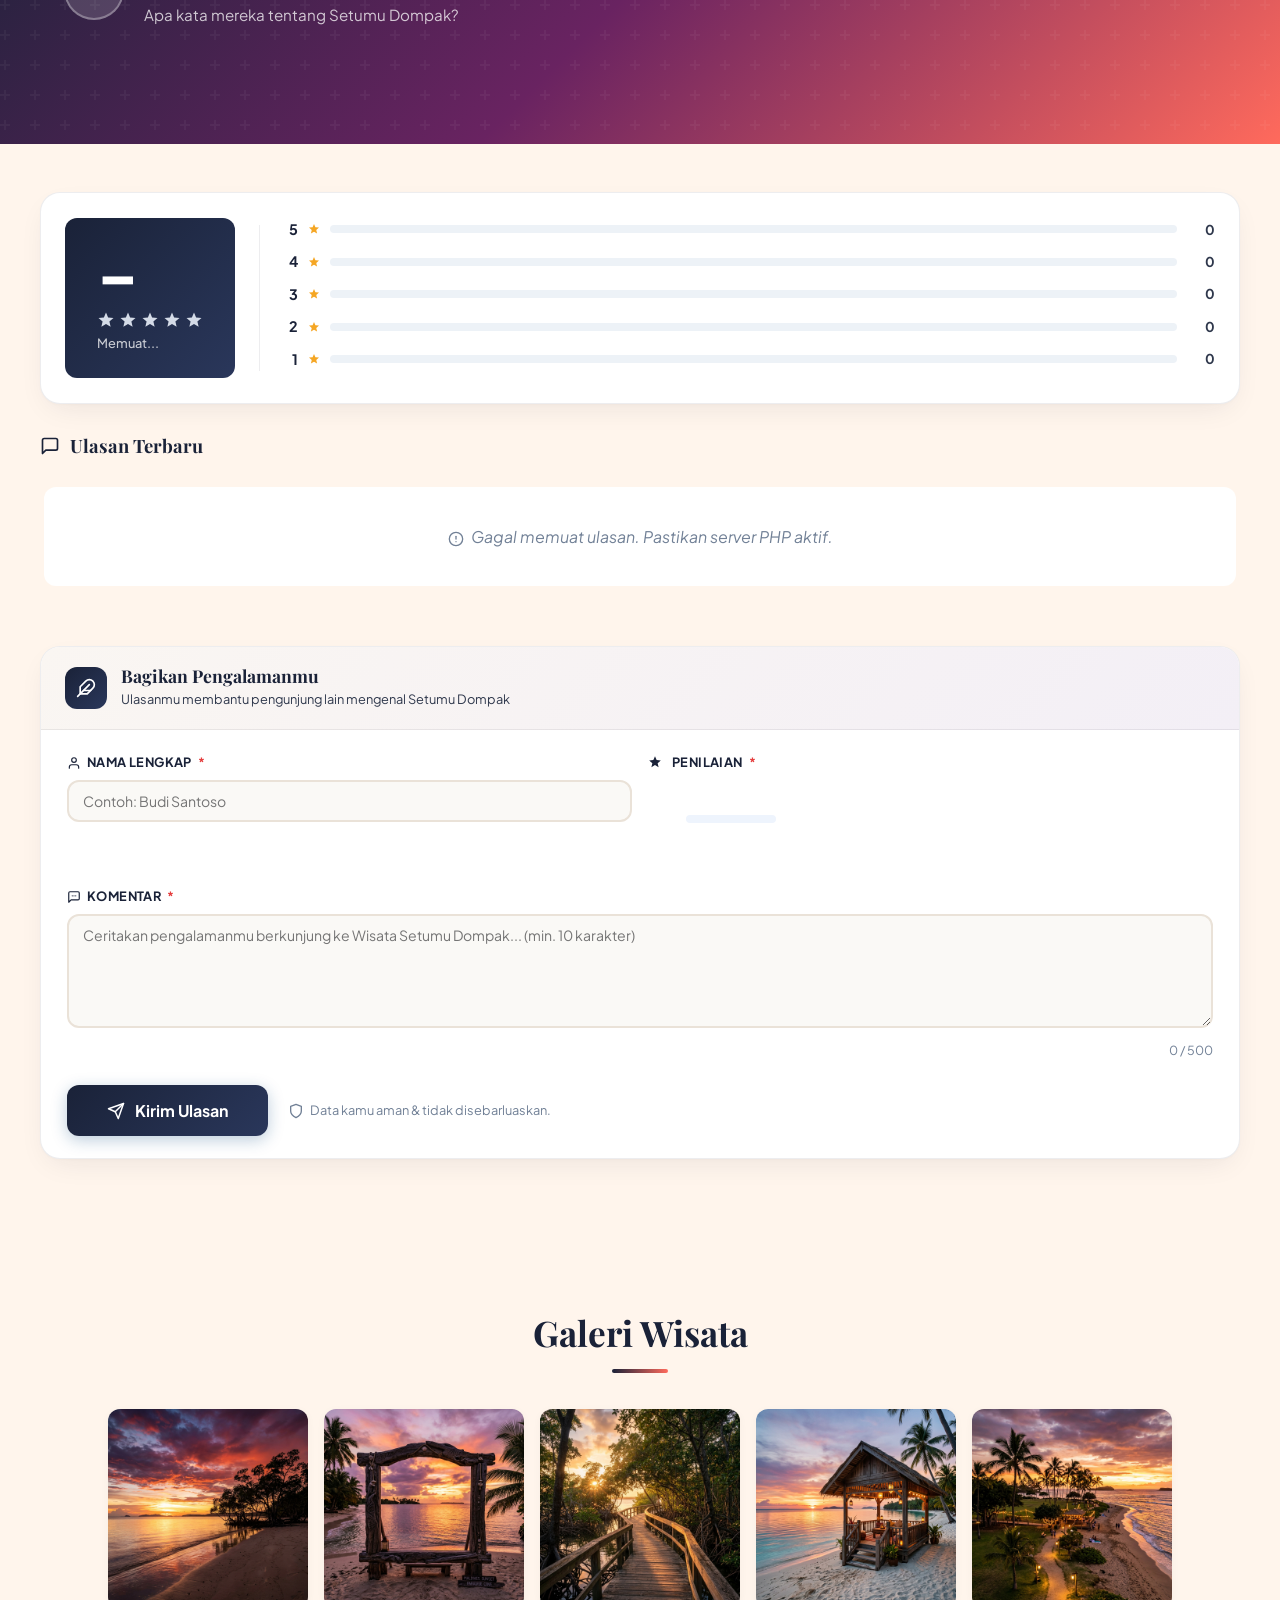
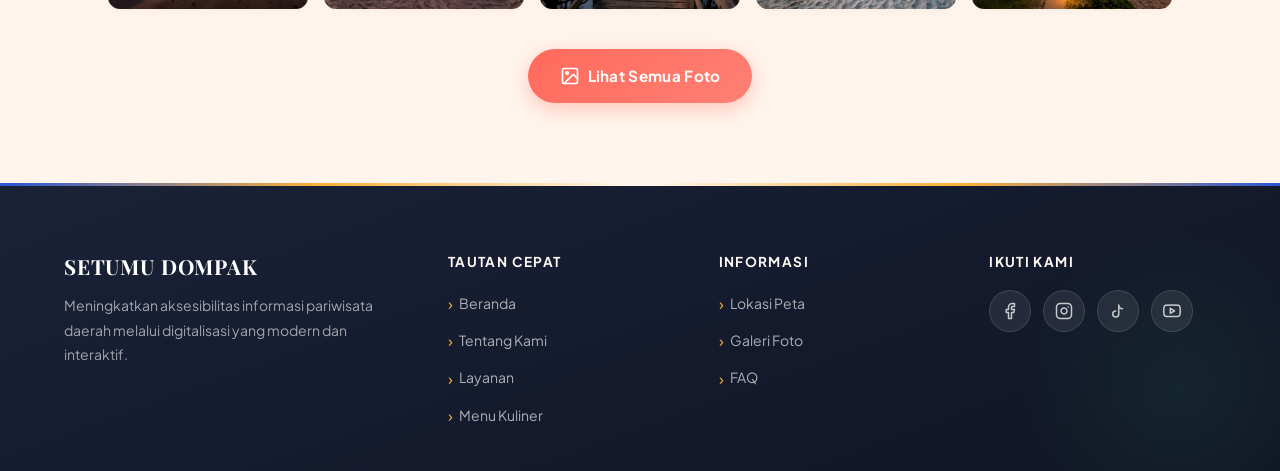
==== commit 08f7eb9c: "refactor: remove static menu items from menu.html to facilitate dynamic loading" ====
--- a/index.html
+++ b/index.html
@@ -4,10 +4,25 @@
     <meta charset="UTF-8">
     <meta name="viewport" content="width=device-width, initial-scale=1.0">
     <title>Wisata Setumu Dompak — Ekowisata Kepulauan Riau</title>
+
+    <!-- SEO Meta Tags -->
+    <meta name="description" content="Wisata Setumu Dompak adalah destinasi ekowisata pesisir dan hutan mangrove di Tanjungpinang, Kepulauan Riau. Nikmati panorama laut, kuliner khas Melayu, dan pengalaman wisata edukatif.">
+    <meta name="keywords" content="wisata setumu, dompak, tanjungpinang, kepulauan riau, ekowisata, mangrove, pantai, kuliner melayu">
+    <meta name="author" content="Wisata Setumu Dompak">
+    <meta name="robots" content="index, follow">
+
+    <!-- Open Graph Tags (untuk share di media sosial) -->
+    <meta property="og:type" content="website">
+    <meta property="og:title" content="Wisata Setumu Dompak — Ekowisata Kepulauan Riau">
+    <meta property="og:description" content="Destinasi wisata pesisir dan hutan mangrove yang menenangkan, menawarkan pelarian sempurna dengan nuansa Melayu yang kental di Tanjungpinang.">
+    <meta property="og:image" content="images/hero.png">
+    <meta property="og:url" content="https://setumudompak.com/">
+    <meta property="og:locale" content="id_ID">
+
     <link rel="stylesheet" href="css/style.css?v=1.9">
     <link rel="stylesheet" href="css/home.css?v=1.9">
     <link rel="stylesheet" href="css/responsive.css?v=1.9">
-    <link rel="stylesheet" href="https://cdnjs.cloudflare.com/ajax/libs/font-awesome/6.4.0/css/all.min.css">
+
 </head>
 <body>
 
@@ -20,7 +35,7 @@
             <h1>Pesona Alam Setumu Dompak</h1>
             <p>Destinasi wisata pesisir dan hutan mangrove yang menenangkan, menawarkan pelarian sempurna dengan nuansa Melayu yang kental.</p>
             <a href="#layanan" class="btn-primary">
-                <i class="fas fa-compass"></i> Jelajahi Sekarang
+                <svg class="icon-svg" width="20" height="20" viewBox="0 0 24 24" fill="none" stroke="currentColor" stroke-width="2" stroke-linecap="round" stroke-linejoin="round"><circle cx="12" cy="12" r="10"/><polygon points="16.24 7.76 14.12 14.12 7.76 16.24 9.88 9.88 16.24 7.76"/></svg> Jelajahi Sekarang
             </a>
         </div>
         <div class="hero-image">
@@ -52,7 +67,7 @@
             <p>Berawal dari kawasan konservasi, Setumu Dompak kini berkembang menjadi ekowisata unggulan. Kami menggabungkan keindahan panorama laut dengan rimbunnya hutan mangrove untuk memberikan pengalaman wisata yang edukatif dan menenangkan bagi setiap pengunjung.</p>
         </div>
         <div class="tentang-image reveal-right">
-            <img src="images/tentang.png" alt="Tentang Wisata Setumu">
+            <img src="images/tentang.png" alt="Tentang Wisata Setumu" loading="lazy">
         </div>
     </section>
 
@@ -63,7 +78,7 @@
             <div class="divider-center"></div>
             <div class="layanan-grid">
                 <div class="card-layanan">
-                    <img src="images/pondok.png" alt="Sewa Pondok">
+                    <img src="images/pondok.png" alt="Sewa Pondok" loading="lazy">
                     <div class="card-body">
                         <h3>Sewa Pondok</h3>
                         <p>Nikmati suasana pantai dengan bersantai di pondok nyaman bersama keluarga.</p>
@@ -71,7 +86,7 @@
                     </div>
                 </div>
                 <div class="card-layanan">
-                    <img src="images/spot_foto.png" alt="Spot Foto">
+                    <img src="images/spot_foto.png" alt="Spot Foto" loading="lazy">
                     <div class="card-body">
                         <h3>Spot Foto Estetik</h3>
                         <p>Abadikan momen tak terlupakan dengan latar belakang alam yang memukau.</p>
@@ -79,7 +94,7 @@
                     </div>
                 </div>
                 <div class="card-layanan">
-                    <img src="images/area_rekreasi.png" alt="Area Santai">
+                    <img src="images/area_rekreasi.png" alt="Area Santai" loading="lazy">
                     <div class="card-body">
                         <h3>Area Rekreasi</h3>
                         <p>Kawasan luas yang cocok untuk kegiatan berkumpul dan bermain santai.</p>
@@ -100,10 +115,10 @@
             <h2>Hubungi Kami</h2>
             <div class="divider"></div>
             <ul>
-                <li><i class="fas fa-map-marker-alt"></i> Jl. Dompak, Tanjungpinang, Kepulauan Riau</li>
-                <li><i class="fas fa-phone-alt"></i> +62 812-3456-7890</li>
-                <li><i class="fas fa-envelope"></i> info@setumudompak.com</li>
-                <li><i class="fas fa-clock"></i> Buka Setiap Hari: 08.00 – 18.00 WIB</li>
+                <li><svg class="icon-svg" width="18" height="18" viewBox="0 0 24 24" fill="none" stroke="currentColor" stroke-width="2" stroke-linecap="round" stroke-linejoin="round"><path d="M21 10c0 7-9 13-9 13s-9-6-9-13a9 9 0 0 1 18 0z"/><circle cx="12" cy="10" r="3"/></svg> Jl. Dompak, Tanjungpinang, Kepulauan Riau</li>
+                <li><svg class="icon-svg" width="18" height="18" viewBox="0 0 24 24" fill="none" stroke="currentColor" stroke-width="2" stroke-linecap="round" stroke-linejoin="round"><path d="M22 16.92v3a2 2 0 0 1-2.18 2 19.79 19.79 0 0 1-8.63-3.07 19.5 19.5 0 0 1-6-6 19.79 19.79 0 0 1-3.07-8.67A2 2 0 0 1 4.11 2h3a2 2 0 0 1 2 1.72 12.84 12.84 0 0 0 .7 2.81 2 2 0 0 1-.45 2.11L8.09 9.91a16 16 0 0 0 6 6l1.27-1.27a2 2 0 0 1 2.11-.45 12.84 12.84 0 0 0 2.81.7A2 2 0 0 1 22 16.92z"/></svg> +62 812-3456-7890</li>
+                <li><svg class="icon-svg" width="18" height="18" viewBox="0 0 24 24" fill="none" stroke="currentColor" stroke-width="2" stroke-linecap="round" stroke-linejoin="round"><path d="M4 4h16c1.1 0 2 .9 2 2v12c0 1.1-.9 2-2 2H4c-1.1 0-2-.9-2-2V6c0-1.1.9-2 2-2z"/><polyline points="22,6 12,13 2,6"/></svg> info@setumudompak.com</li>
+                <li><svg class="icon-svg" width="18" height="18" viewBox="0 0 24 24" fill="none" stroke="currentColor" stroke-width="2" stroke-linecap="round" stroke-linejoin="round"><circle cx="12" cy="12" r="10"/><polyline points="12 6 12 12 16 14"/></svg> Buka Setiap Hari: 08.00 – 18.00 WIB</li>
             </ul>
         </div>
     </section>
@@ -189,7 +204,7 @@
             <!-- ── DAFTAR ULASAN ── -->
             <div class="review-section">
                 <h3 class="review-section-title">
-                    <i class="fas fa-comments"></i> Ulasan Terbaru
+                    <svg class="icon-svg" width="20" height="20" viewBox="0 0 24 24" fill="none" stroke="currentColor" stroke-width="2" stroke-linecap="round" stroke-linejoin="round"><path d="M21 15a2 2 0 0 1-2 2H7l-4 4V5a2 2 0 0 1 2-2h14a2 2 0 0 1 2 2z"/></svg> Ulasan Terbaru
                 </h3>
                 <div id="reviewList" class="review-list">
                     <div class="review-skeleton">
@@ -210,7 +225,7 @@
             <!-- ── FORM ULASAN ── -->
             <div class="rating-form-wrap reveal">
                 <div class="form-header">
-                    <div class="form-header-icon"><i class="fas fa-feather-alt"></i></div>
+                    <div class="form-header-icon"><svg class="icon-svg" width="20" height="20" viewBox="0 0 24 24" fill="none" stroke="currentColor" stroke-width="2" stroke-linecap="round" stroke-linejoin="round"><path d="M20.24 12.24a6 6 0 0 0-8.49-8.49L5 10.5V19h8.5z"/><line x1="16" y1="8" x2="2" y2="22"/><line x1="17.5" y1="15" x2="9" y2="15"/></svg></div>
                     <div>
                         <h3>Bagikan Pengalamanmu</h3>
                         <p>Ulasanmu membantu pengunjung lain mengenal Setumu Dompak</p>
@@ -221,7 +236,7 @@
                     <div class="form-row">
                         <div class="form-group">
                             <label for="reviewName">
-                                <i class="fas fa-user"></i> Nama Lengkap
+                                <svg class="icon-svg" width="14" height="14" viewBox="0 0 24 24" fill="none" stroke="currentColor" stroke-width="2" stroke-linecap="round" stroke-linejoin="round"><path d="M20 21v-2a4 4 0 0 0-4-4H8a4 4 0 0 0-4 4v2"/><circle cx="12" cy="7" r="4"/></svg> Nama Lengkap
                                 <span class="req">*</span>
                             </label>
                             <input type="text" id="reviewName"
@@ -262,7 +277,7 @@
 
                     <div class="form-group">
                         <label for="reviewKomentar">
-                            <i class="fas fa-comment-dots"></i> Komentar
+                            <svg class="icon-svg" width="14" height="14" viewBox="0 0 24 24" fill="none" stroke="currentColor" stroke-width="2" stroke-linecap="round" stroke-linejoin="round"><path d="M21 15a2 2 0 0 1-2 2H7l-4 4V5a2 2 0 0 1 2-2h14a2 2 0 0 1 2 2z"/><line x1="9" y1="10" x2="9.01" y2="10"/><line x1="12" y1="10" x2="12.01" y2="10"/><line x1="15" y1="10" x2="15.01" y2="10"/></svg> Komentar
                             <span class="req">*</span>
                         </label>
                         <textarea id="reviewKomentar" rows="5"
@@ -276,13 +291,13 @@
 
                     <div class="form-actions">
                         <button type="submit" class="btn-submit" id="submitRating">
-                            <i class="fas fa-paper-plane"></i> Kirim Ulasan
+                            <svg class="icon-svg" width="18" height="18" viewBox="0 0 24 24" fill="none" stroke="currentColor" stroke-width="2" stroke-linecap="round" stroke-linejoin="round"><line x1="22" y1="2" x2="11" y2="13"/><polygon points="22 2 15 22 11 13 2 9 22 2"/></svg> Kirim Ulasan
                         </button>
-                        <p class="form-note"><i class="fas fa-shield-alt"></i> Data kamu aman & tidak disebarluaskan.</p>
+                        <p class="form-note"><svg class="icon-svg" width="16" height="16" viewBox="0 0 24 24" fill="none" stroke="currentColor" stroke-width="2" stroke-linecap="round" stroke-linejoin="round"><path d="M12 22s8-4 8-10V5l-8-3-8 3v7c0 6 8 10 8 10z"/></svg> Data kamu aman & tidak disebarluaskan.</p>
                     </div>
 
                     <div class="alert-success" id="submitSuccess">
-                        <i class="fas fa-check-circle"></i>
+                        <svg class="icon-svg" width="24" height="24" viewBox="0 0 24 24" fill="none" stroke="currentColor" stroke-width="2" stroke-linecap="round" stroke-linejoin="round"><path d="M22 11.08V12a10 10 0 1 1-5.93-9.14"/><polyline points="22 4 12 14.01 9 11.01"/></svg>
                         <div>
                             <strong>Ulasan berhasil dikirim!</strong>
                             <span>Terima kasih telah berbagi pengalaman.</span>
@@ -300,14 +315,14 @@
             <h2 class="section-title reveal">Galeri Wisata</h2>
             <div class="divider-center"></div>
             <div class="galeri-row">
-                <img src="images/hero.png" alt="Pantai Setumu">
-                <img src="images/spot_foto.png" alt="Sunset Setumu">
-                <img src="images/tentang.png" alt="Mangrove Setumu">
-                <img src="images/pondok.png" alt="Kuliner/Gazebo Setumu">
-                <img src="images/area_rekreasi.png" alt="Area Rekreasi Setumu">
+                <img src="images/hero.png" alt="Pantai Setumu" loading="lazy">
+                <img src="images/spot_foto.png" alt="Sunset Setumu" loading="lazy">
+                <img src="images/tentang.png" alt="Mangrove Setumu" loading="lazy">
+                <img src="images/pondok.png" alt="Kuliner/Gazebo Setumu" loading="lazy">
+                <img src="images/area_rekreasi.png" alt="Area Rekreasi Setumu" loading="lazy">
             </div>
             <a href="galeri.html" class="btn-primary mt-4">
-                <i class="fas fa-images"></i> Lihat Semua Foto
+                <svg class="icon-svg" width="20" height="20" viewBox="0 0 24 24" fill="none" stroke="currentColor" stroke-width="2" stroke-linecap="round" stroke-linejoin="round"><rect x="3" y="3" width="18" height="18" rx="2" ry="2"/><circle cx="8.5" cy="8.5" r="1.5"/><polyline points="21 15 16 10 5 21"/></svg> Lihat Semua Foto
             </a>
         </div>
     </section>
--- a/css/style.css
+++ b/css/style.css
@@ -109,6 +109,17 @@
 
 img { display: block; max-width: 100%; }
 
+/* ─── INLINE SVG ICON BASE ───────────────────────────────── */
+.icon-svg {
+    display: inline-block;
+    vertical-align: middle;
+    flex-shrink: 0;
+}
+@keyframes spin {
+    from { transform: rotate(0deg); }
+    to   { transform: rotate(360deg); }
+}
+
 /* ─── SCROLL ANIMATION ───────────────────────────────────── */
 .reveal {
     opacity: 0;
@@ -437,7 +448,7 @@
 
 .footer-grid {
     display: grid;
-    grid-template-columns: 2fr 1fr 1fr 1fr;
+    grid-template-columns: 1.5fr 1fr 1fr 1fr;
     gap: 44px;
     padding: 0 24px;
     position: relative;
--- a/css/home.css
+++ b/css/home.css
@@ -54,18 +54,14 @@
 
 .hero-text h1 {
     font-size: 3.4rem;
-    color: var(--teks-utama);
+    color: var(--biru-laut);
     margin-bottom: 20px;
     line-height: 1.18;
-    background: linear-gradient(135deg, #0D3F6E, #1565A8, #0F6B3F);
-    -webkit-background-clip: text;
-    -webkit-text-fill-color: transparent;
-    background-clip: text;
 }
 .hero-text p {
     font-size: 1.1rem;
     color: var(--teks-body);
-    margin-bottom: 36px;
+    margin-bottom: 24px;
     max-width: 480px;
     line-height: 1.8;
 }
@@ -79,7 +75,6 @@
     box-shadow: var(--shadow-lg);
     animation: heroImgIn 1s 0.2s ease both;
     border: 8px solid var(--putih);
-    transform: rotate(1deg);
     transition: var(--transition);
 }
 .hero-image:hover {
@@ -496,7 +491,7 @@
 
 .no-review {
     text-align: center;
-    color: #9aa5b4;
+    color: #718096;
     padding: 36px 20px;
     background: var(--putih);
     border-radius: var(--radius-md);
@@ -750,7 +745,7 @@
 
 .char-count {
     font-size: 0.78rem;
-    color: #9aa5b4;
+    color: #718096;
     flex-shrink: 0;
 }
 
@@ -803,7 +798,7 @@
     align-items: center;
     gap: 20px;
     flex-wrap: wrap;
-    margin-top: 4px;
+    margin-top: 24px;
 }
 
 .btn-submit {
@@ -832,7 +827,7 @@
 
 .form-note {
     font-size: 0.8rem;
-    color: #9aa5b4;
+    color: #718096;
     display: flex;
     align-items: center;
     gap: 6px;
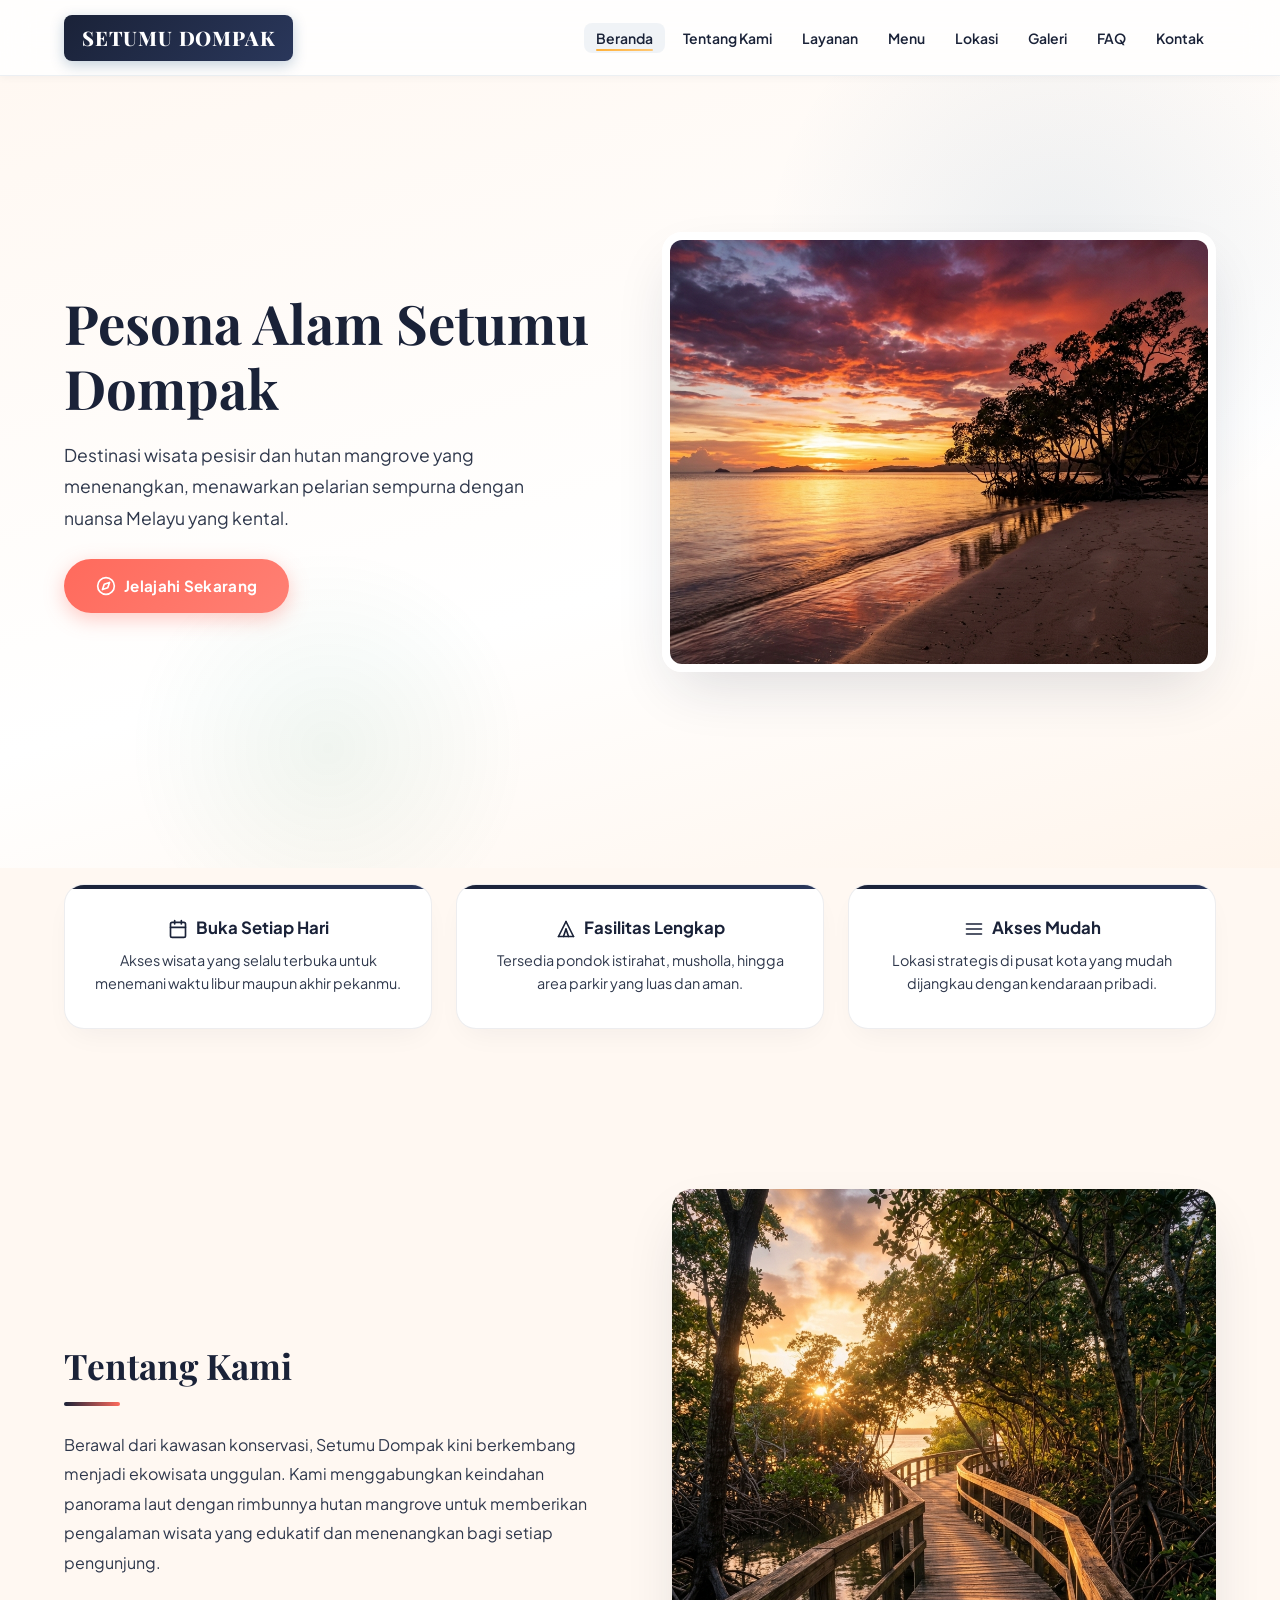
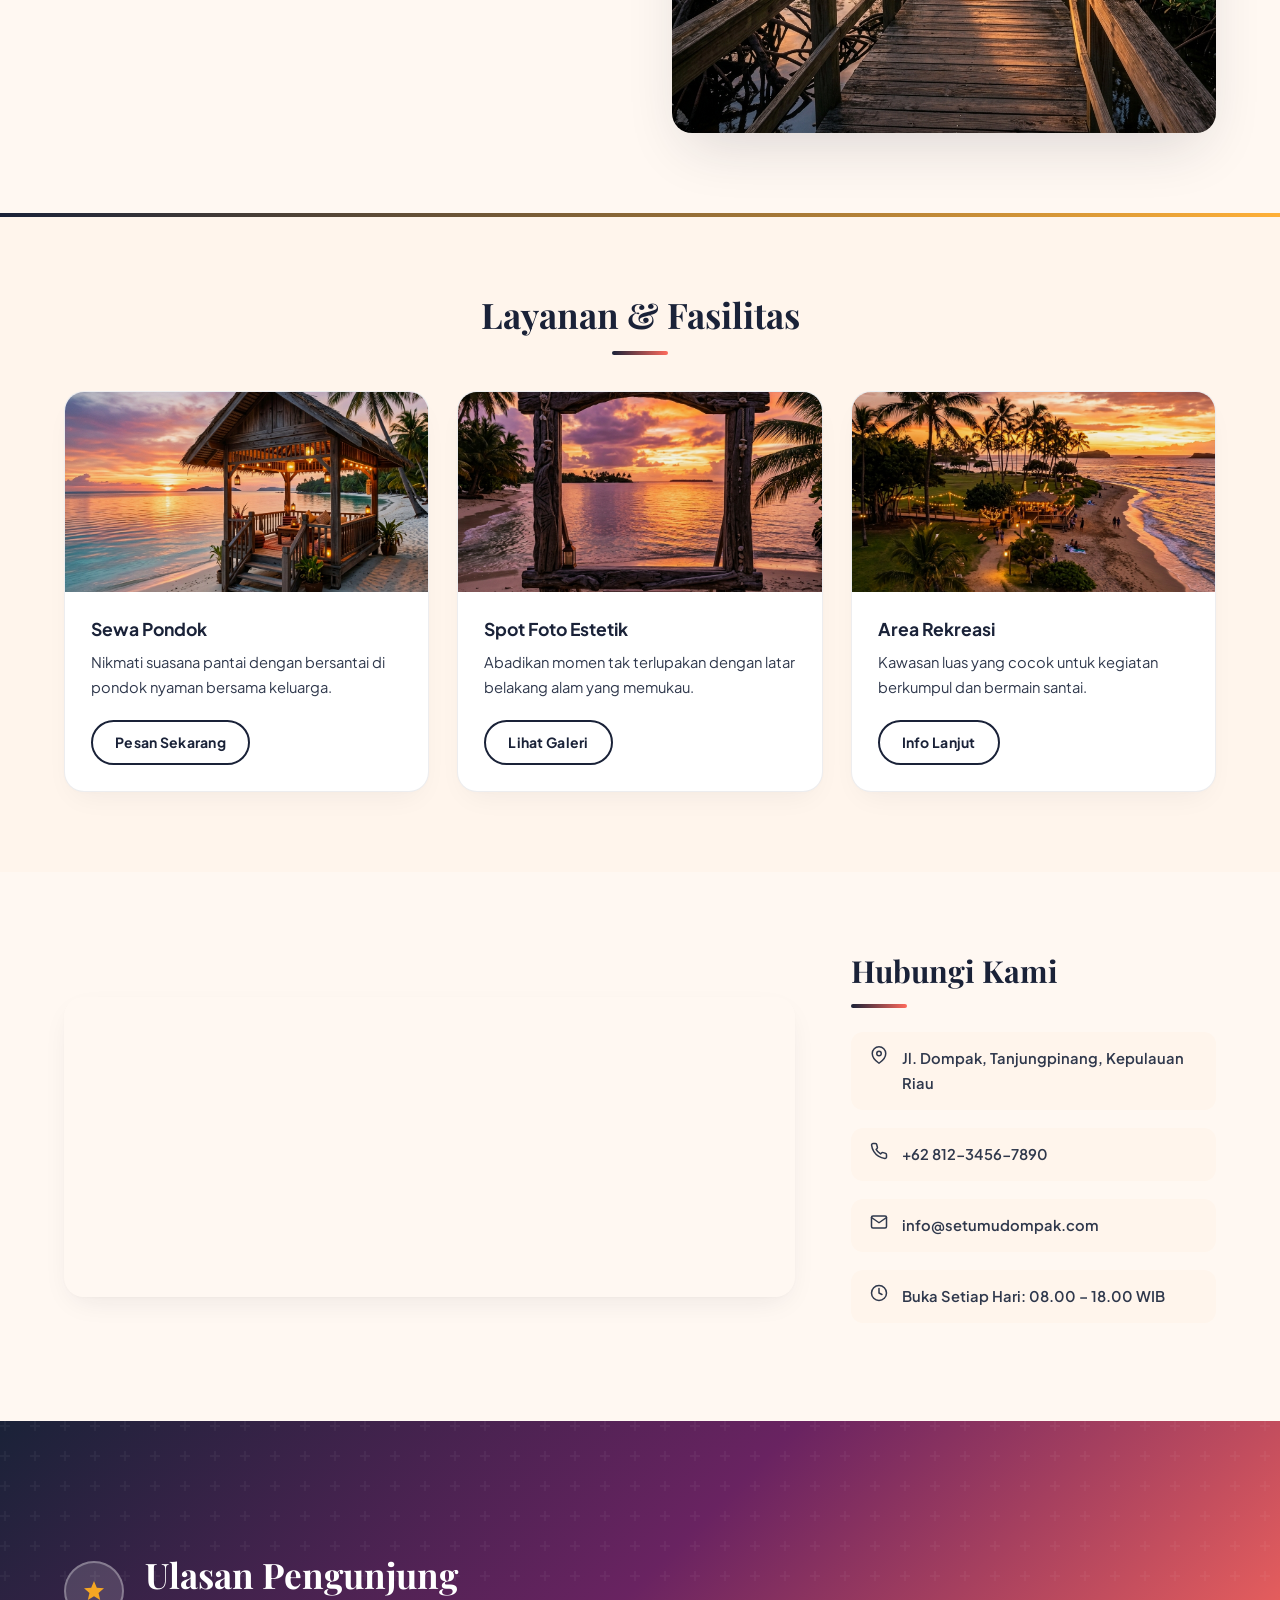
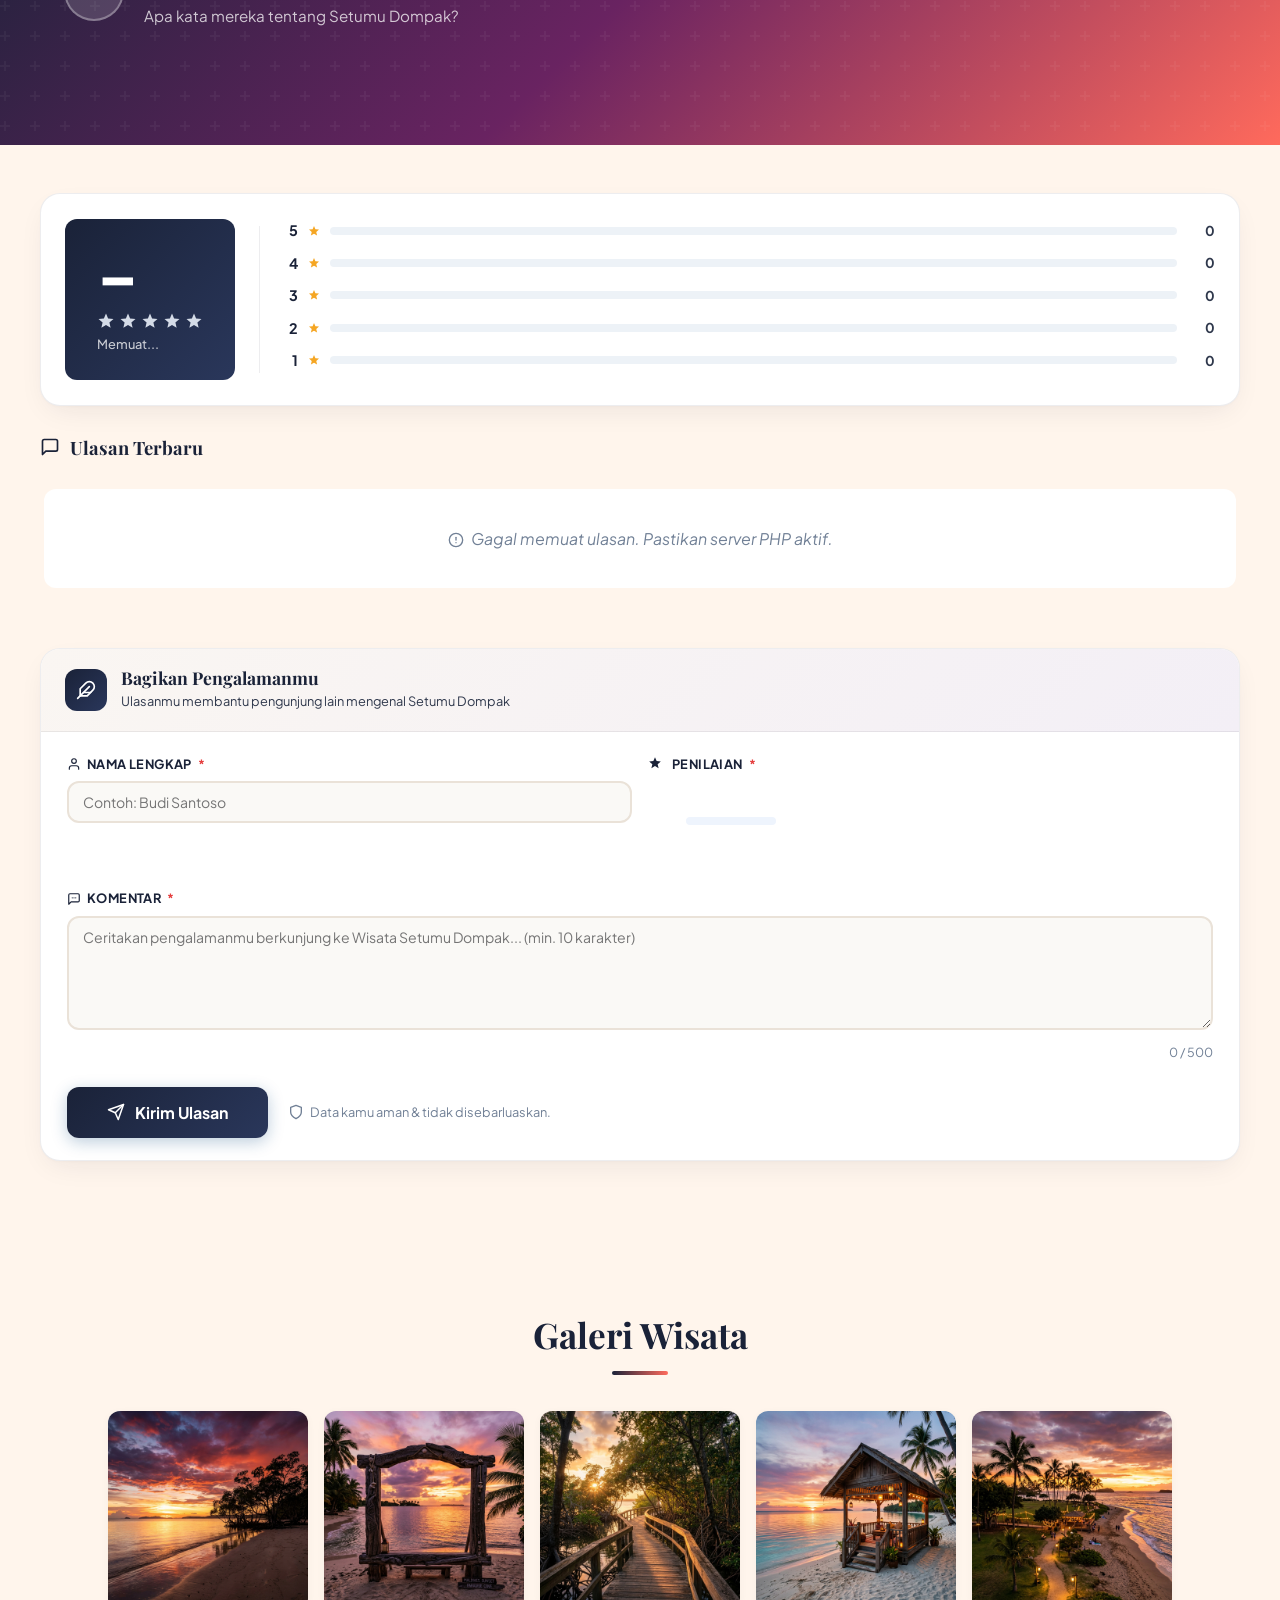
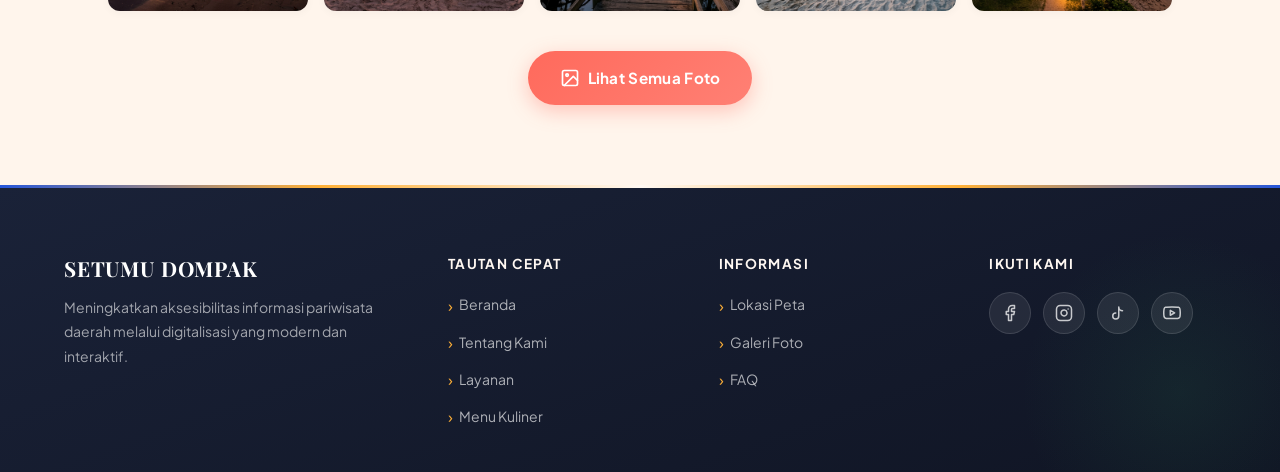
==== commit 52025045: "feat: replace emoji-based icons with SVG icons across UI components and update styles" ====
--- a/index.html
+++ b/index.html
@@ -46,15 +46,15 @@
     <!-- HIGHLIGHT CARDS -->
     <section class="highlights container">
         <div class="card-highlight">
-            <h3>Buka Setiap Hari</h3>
+            <h3><svg class="icon-svg" width="20" height="20" viewBox="0 0 24 24" fill="none" stroke="currentColor" stroke-width="2" stroke-linecap="round" stroke-linejoin="round" style="margin-right:8px; vertical-align:middle; color:var(--biru-laut);"><rect x="3" y="4" width="18" height="18" rx="2" ry="2"/><line x1="16" y1="2" x2="16" y2="6"/><line x1="8" y1="2" x2="8" y2="6"/><line x1="3" y1="10" x2="21" y2="10"/></svg>Buka Setiap Hari</h3>
             <p>Akses wisata yang selalu terbuka untuk menemani waktu libur maupun akhir pekanmu.</p>
         </div>
         <div class="card-highlight">
-            <h3>Fasilitas Lengkap</h3>
+            <h3><svg class="icon-svg" width="20" height="20" viewBox="0 0 24 24" fill="none" stroke="currentColor" stroke-width="2" stroke-linecap="round" stroke-linejoin="round" style="margin-right:8px; vertical-align:middle; color:var(--biru-laut);"><path d="M3 21h18"/><path d="M12 3l9 18"/><path d="M12 3L3 21"/><path d="M12 12l3 9"/><path d="M12 12l-3 9"/></svg>Fasilitas Lengkap</h3>
             <p>Tersedia pondok istirahat, musholla, hingga area parkir yang luas dan aman.</p>
         </div>
         <div class="card-highlight">
-            <h3>Akses Mudah</h3>
+            <h3><svg class="icon-svg" width="20" height="20" viewBox="0 0 24 24" fill="none" stroke="currentColor" stroke-width="2" stroke-linecap="round" stroke-linejoin="round" style="margin-right:8px; vertical-align:middle; color:var(--biru-laut);"><path d="M3 18h18"/><path d="M3 12h18"/><path d="M3 6h18"/></svg>Akses Mudah</h3>
             <p>Lokasi strategis di pusat kota yang mudah dijangkau dengan kendaraan pribadi.</p>
         </div>
     </section>
--- a/css/home.css
+++ b/css/home.css
@@ -147,9 +147,7 @@
     line-height: 1.6;
 }
 /* Icon emoji sebelum judul */
-.card-highlight:nth-child(1) h3::before { content: '🗓 '; }
-.card-highlight:nth-child(2) h3::before { content: '🏕 '; }
-.card-highlight:nth-child(3) h3::before { content: '🛣 '; }
+
 
 /* ═══════════════════════════════════════════════════════════
    4. TENTANG KAMI
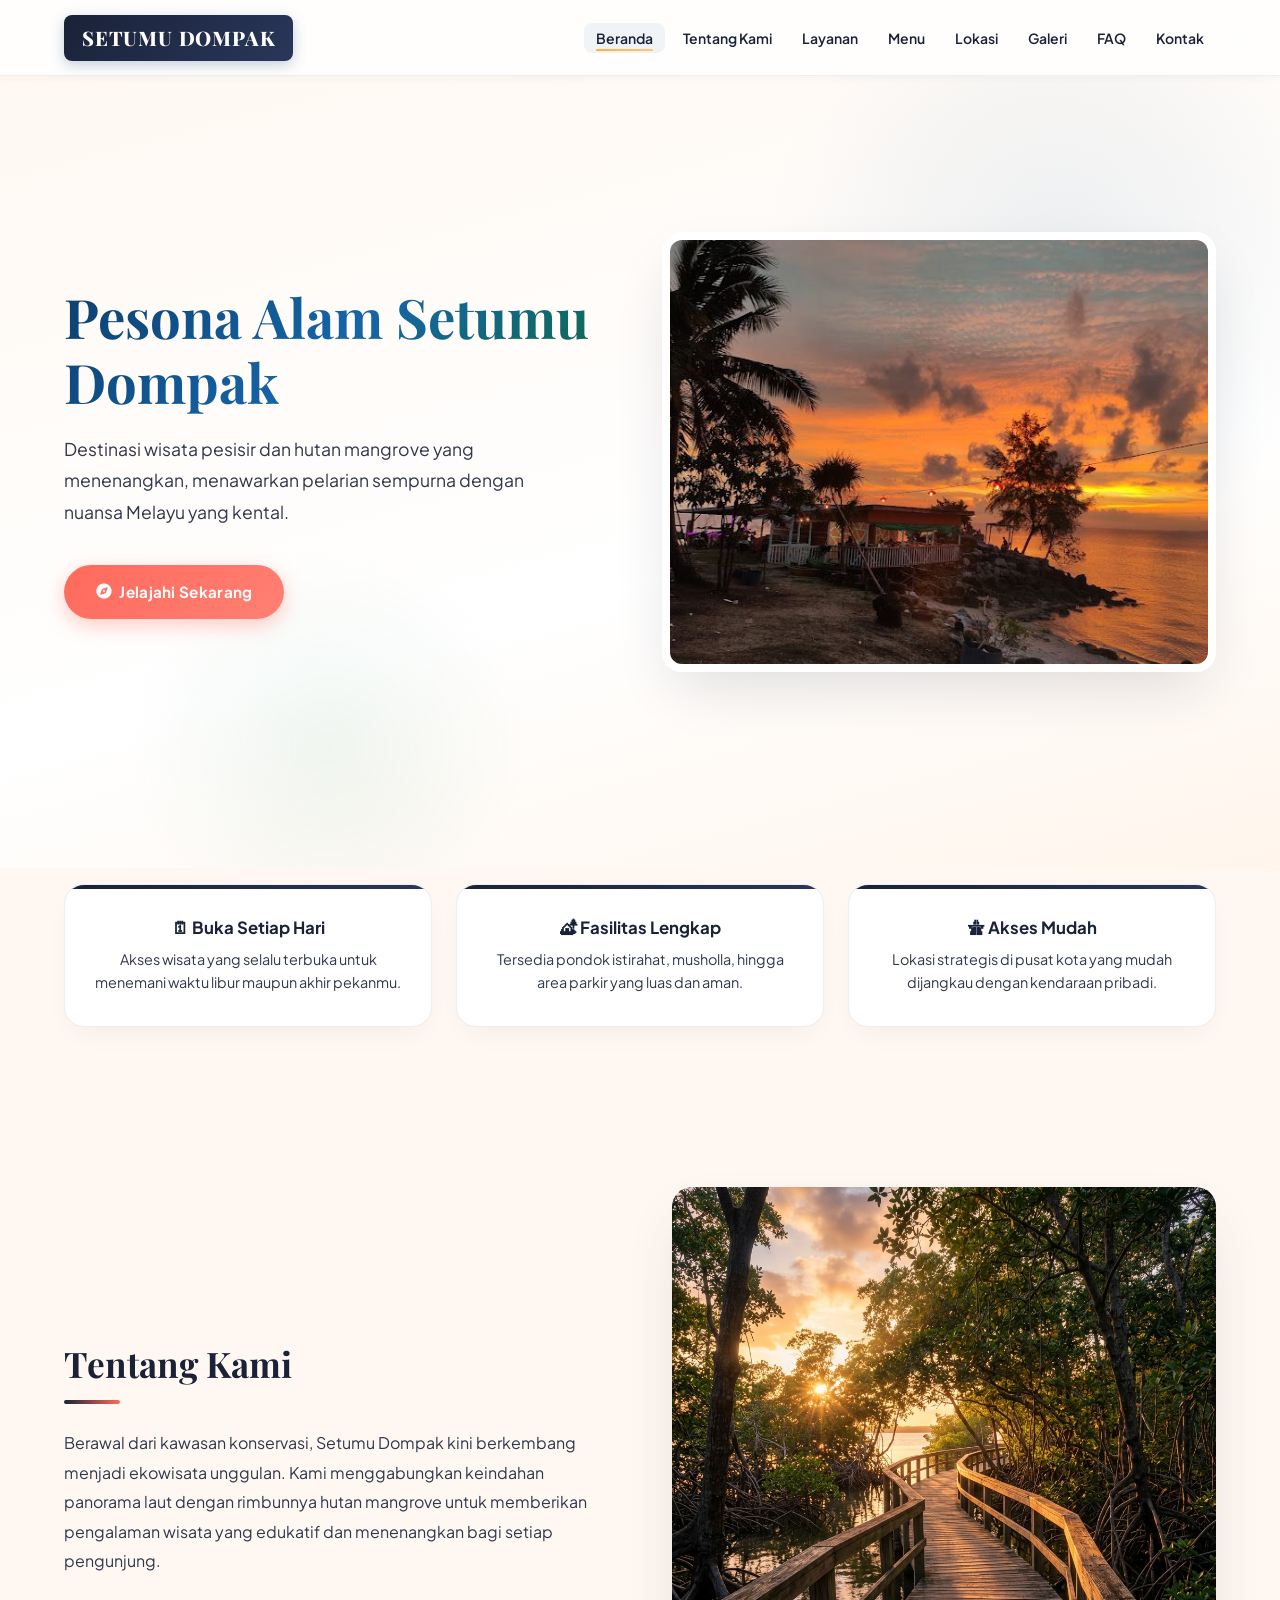
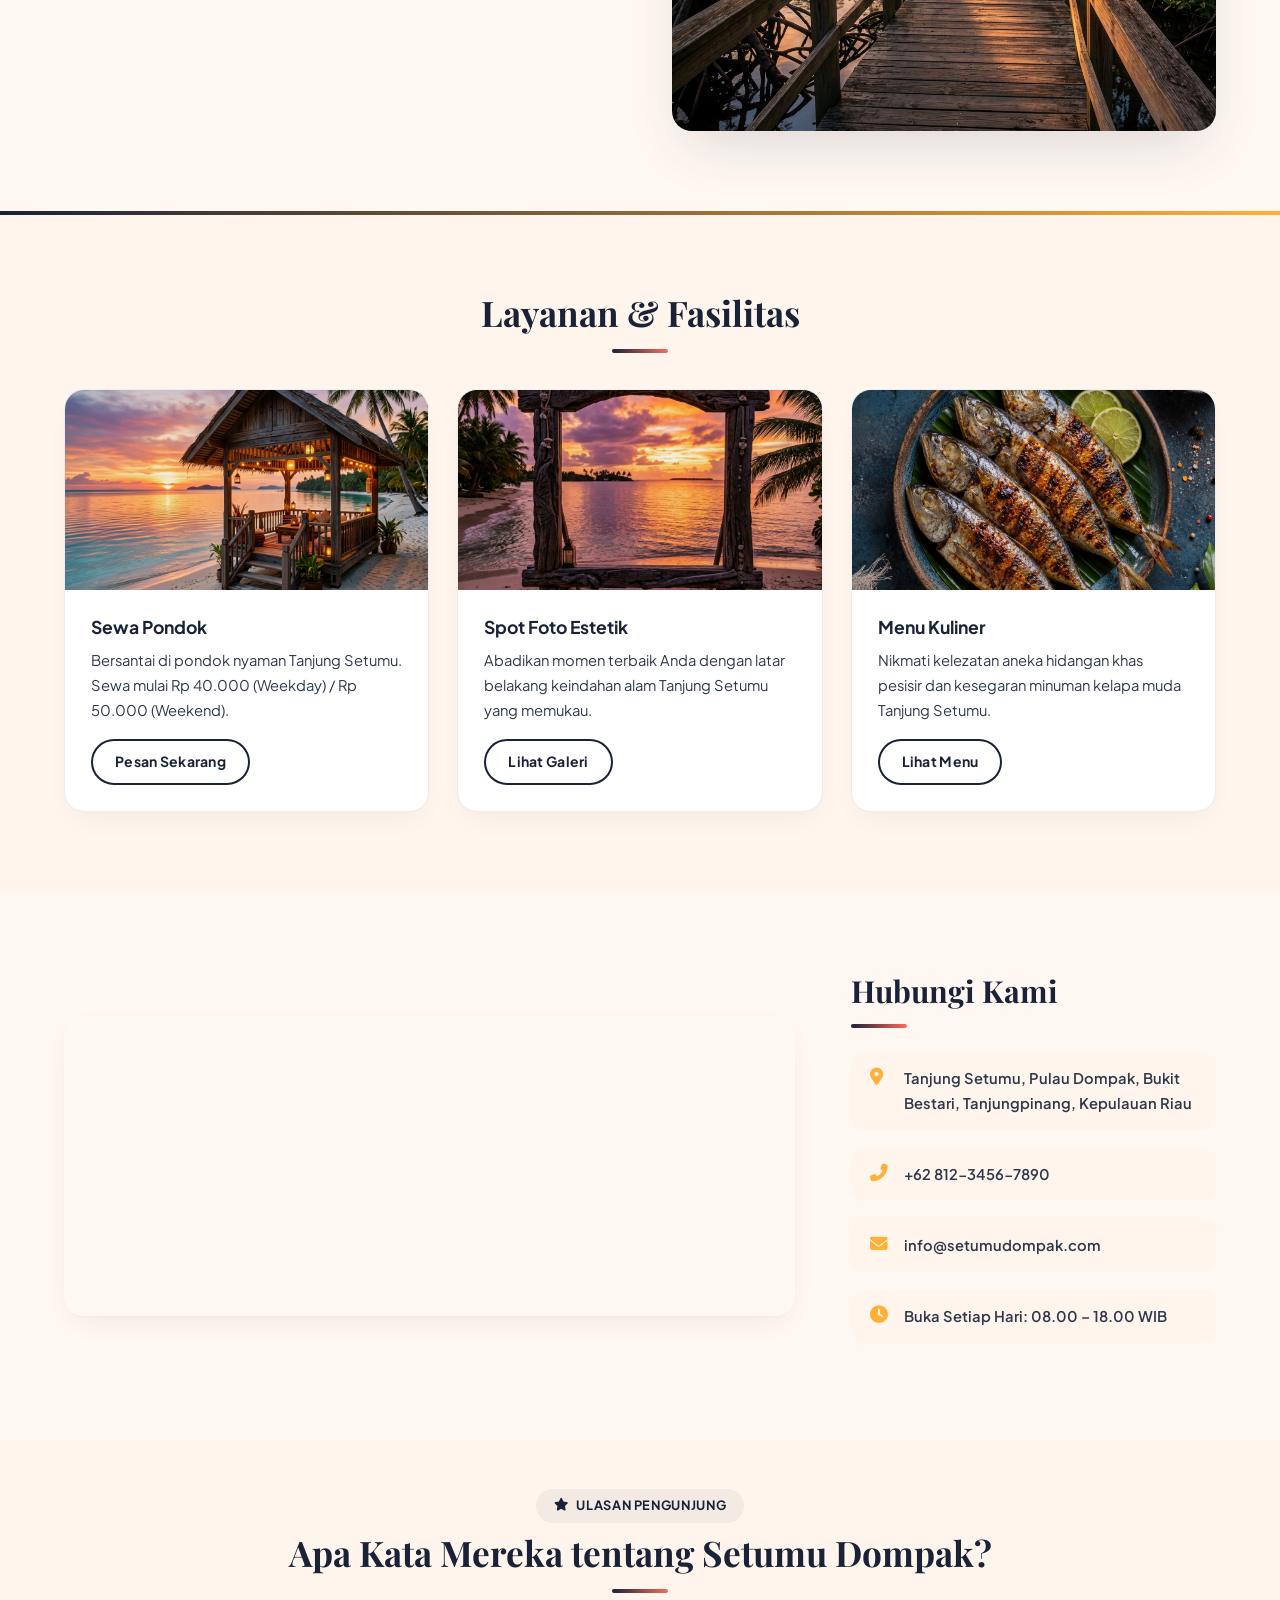
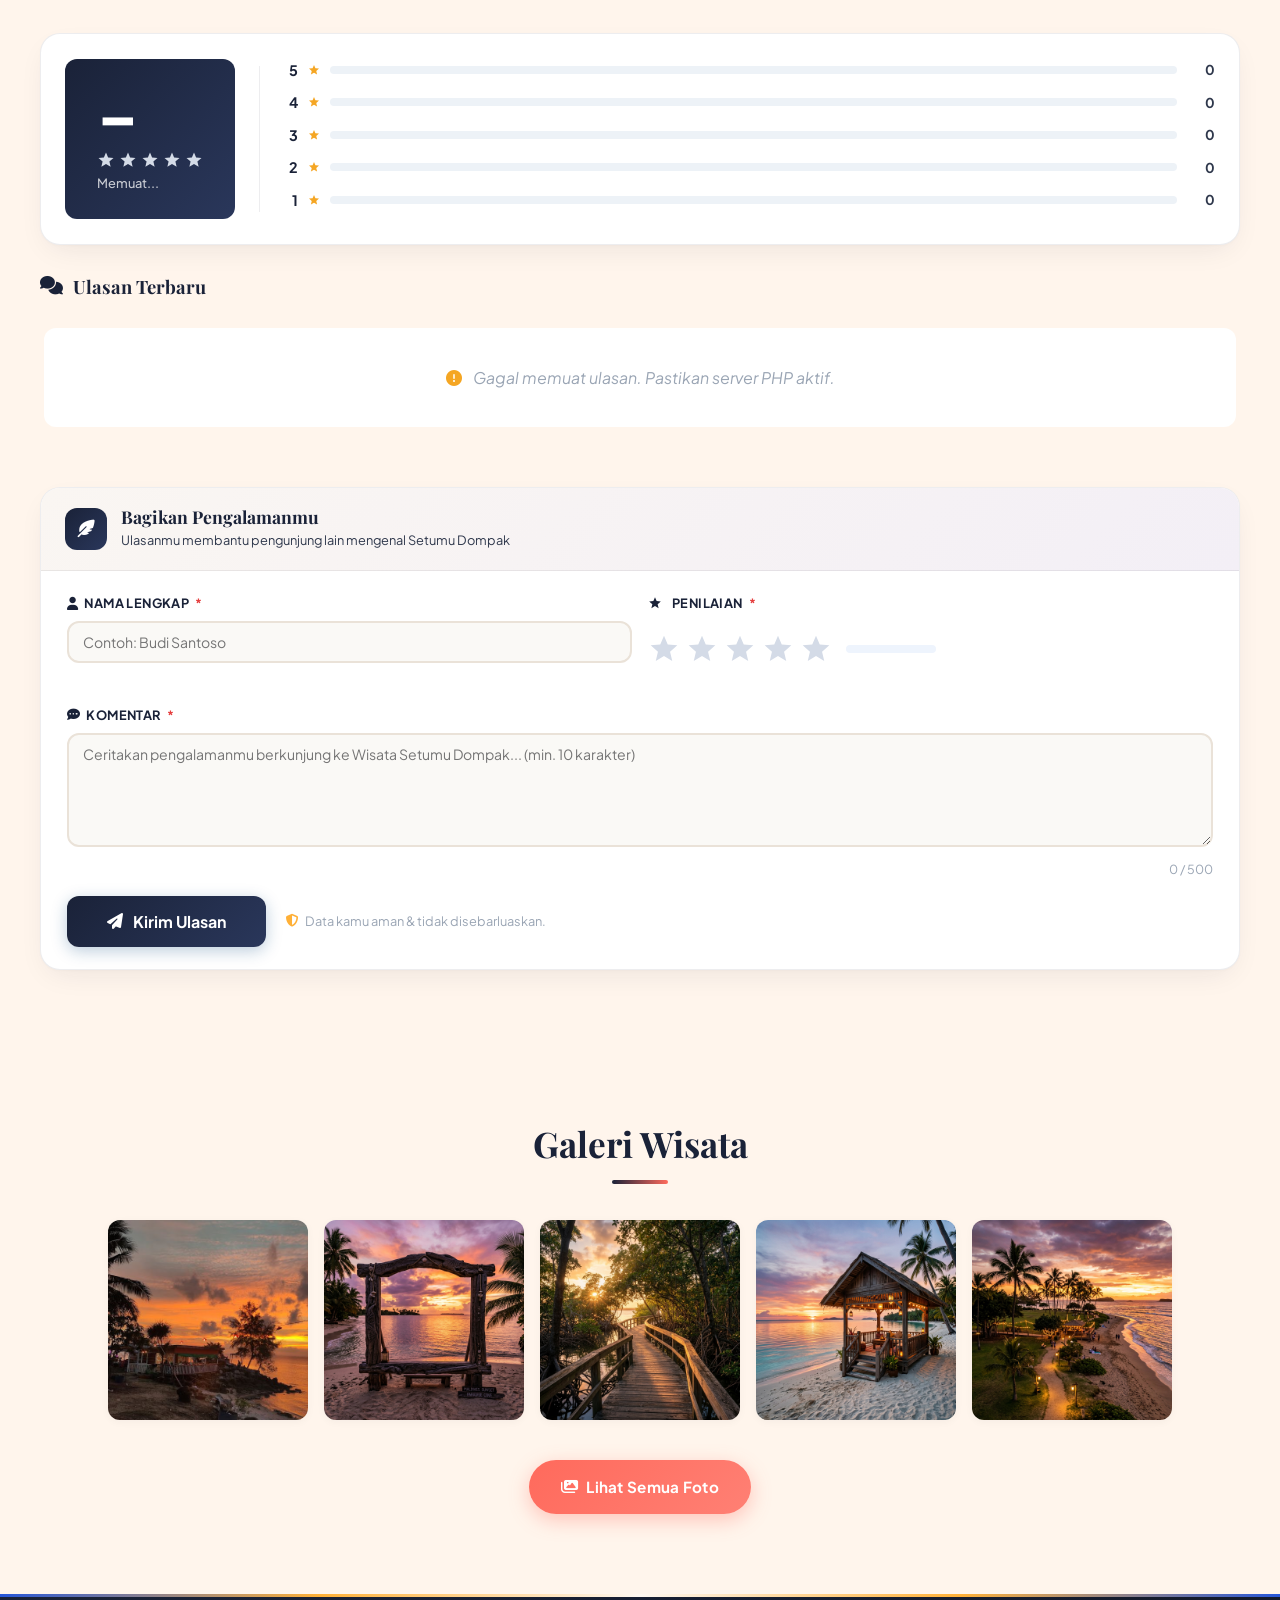
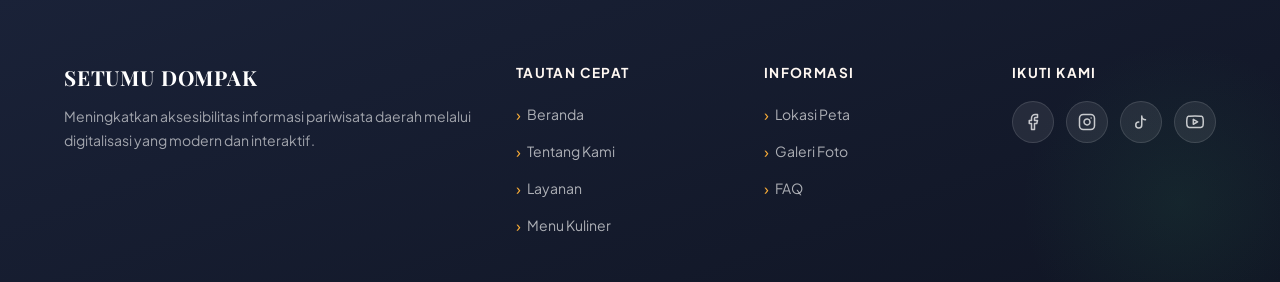
==== commit 836e3290: "Fix" ====
--- a/index.html
+++ b/index.html
@@ -4,25 +4,10 @@
     <meta charset="UTF-8">
     <meta name="viewport" content="width=device-width, initial-scale=1.0">
     <title>Wisata Setumu Dompak — Ekowisata Kepulauan Riau</title>
-
-    <!-- SEO Meta Tags -->
-    <meta name="description" content="Wisata Setumu Dompak adalah destinasi ekowisata pesisir dan hutan mangrove di Tanjungpinang, Kepulauan Riau. Nikmati panorama laut, kuliner khas Melayu, dan pengalaman wisata edukatif.">
-    <meta name="keywords" content="wisata setumu, dompak, tanjungpinang, kepulauan riau, ekowisata, mangrove, pantai, kuliner melayu">
-    <meta name="author" content="Wisata Setumu Dompak">
-    <meta name="robots" content="index, follow">
-
-    <!-- Open Graph Tags (untuk share di media sosial) -->
-    <meta property="og:type" content="website">
-    <meta property="og:title" content="Wisata Setumu Dompak — Ekowisata Kepulauan Riau">
-    <meta property="og:description" content="Destinasi wisata pesisir dan hutan mangrove yang menenangkan, menawarkan pelarian sempurna dengan nuansa Melayu yang kental di Tanjungpinang.">
-    <meta property="og:image" content="images/hero.png">
-    <meta property="og:url" content="https://setumudompak.com/">
-    <meta property="og:locale" content="id_ID">
-
     <link rel="stylesheet" href="css/style.css?v=1.9">
     <link rel="stylesheet" href="css/home.css?v=1.9">
     <link rel="stylesheet" href="css/responsive.css?v=1.9">
-
+    <link rel="stylesheet" href="https://cdnjs.cloudflare.com/ajax/libs/font-awesome/6.4.0/css/all.min.css">
 </head>
 <body>
 
@@ -35,26 +20,26 @@
             <h1>Pesona Alam Setumu Dompak</h1>
             <p>Destinasi wisata pesisir dan hutan mangrove yang menenangkan, menawarkan pelarian sempurna dengan nuansa Melayu yang kental.</p>
             <a href="#layanan" class="btn-primary">
-                <svg class="icon-svg" width="20" height="20" viewBox="0 0 24 24" fill="none" stroke="currentColor" stroke-width="2" stroke-linecap="round" stroke-linejoin="round"><circle cx="12" cy="12" r="10"/><polygon points="16.24 7.76 14.12 14.12 7.76 16.24 9.88 9.88 16.24 7.76"/></svg> Jelajahi Sekarang
+                <i class="fas fa-compass"></i> Jelajahi Sekarang
             </a>
         </div>
         <div class="hero-image">
-            <img src="images/hero.png" alt="Pesona Alam Setumu Dompak">
+            <img src="images/hero.jpg" alt="Pesona Alam Setumu Dompak">
         </div>
     </section>
 
     <!-- HIGHLIGHT CARDS -->
     <section class="highlights container">
         <div class="card-highlight">
-            <h3><svg class="icon-svg" width="20" height="20" viewBox="0 0 24 24" fill="none" stroke="currentColor" stroke-width="2" stroke-linecap="round" stroke-linejoin="round" style="margin-right:8px; vertical-align:middle; color:var(--biru-laut);"><rect x="3" y="4" width="18" height="18" rx="2" ry="2"/><line x1="16" y1="2" x2="16" y2="6"/><line x1="8" y1="2" x2="8" y2="6"/><line x1="3" y1="10" x2="21" y2="10"/></svg>Buka Setiap Hari</h3>
+            <h3>Buka Setiap Hari</h3>
             <p>Akses wisata yang selalu terbuka untuk menemani waktu libur maupun akhir pekanmu.</p>
         </div>
         <div class="card-highlight">
-            <h3><svg class="icon-svg" width="20" height="20" viewBox="0 0 24 24" fill="none" stroke="currentColor" stroke-width="2" stroke-linecap="round" stroke-linejoin="round" style="margin-right:8px; vertical-align:middle; color:var(--biru-laut);"><path d="M3 21h18"/><path d="M12 3l9 18"/><path d="M12 3L3 21"/><path d="M12 12l3 9"/><path d="M12 12l-3 9"/></svg>Fasilitas Lengkap</h3>
+            <h3>Fasilitas Lengkap</h3>
             <p>Tersedia pondok istirahat, musholla, hingga area parkir yang luas dan aman.</p>
         </div>
         <div class="card-highlight">
-            <h3><svg class="icon-svg" width="20" height="20" viewBox="0 0 24 24" fill="none" stroke="currentColor" stroke-width="2" stroke-linecap="round" stroke-linejoin="round" style="margin-right:8px; vertical-align:middle; color:var(--biru-laut);"><path d="M3 18h18"/><path d="M3 12h18"/><path d="M3 6h18"/></svg>Akses Mudah</h3>
+            <h3>Akses Mudah</h3>
             <p>Lokasi strategis di pusat kota yang mudah dijangkau dengan kendaraan pribadi.</p>
         </div>
     </section>
@@ -67,7 +52,7 @@
             <p>Berawal dari kawasan konservasi, Setumu Dompak kini berkembang menjadi ekowisata unggulan. Kami menggabungkan keindahan panorama laut dengan rimbunnya hutan mangrove untuk memberikan pengalaman wisata yang edukatif dan menenangkan bagi setiap pengunjung.</p>
         </div>
         <div class="tentang-image reveal-right">
-            <img src="images/tentang.png" alt="Tentang Wisata Setumu" loading="lazy">
+            <img src="images/tentang.png" alt="Tentang Wisata Setumu">
         </div>
     </section>
 
@@ -78,27 +63,27 @@
             <div class="divider-center"></div>
             <div class="layanan-grid">
                 <div class="card-layanan">
-                    <img src="images/pondok.png" alt="Sewa Pondok" loading="lazy">
+                    <img src="images/pondok.png" alt="Sewa Pondok">
                     <div class="card-body">
                         <h3>Sewa Pondok</h3>
-                        <p>Nikmati suasana pantai dengan bersantai di pondok nyaman bersama keluarga.</p>
-                        <a href="#kontak" class="btn-outline"><span>Pesan Sekarang</span></a>
+                        <p>Bersantai di pondok nyaman Tanjung Setumu. Sewa mulai Rp 40.000 (Weekday) / Rp 50.000 (Weekend).</p>
+                        <a href="https://wa.me/6281261910521?text=Permisi%20Kak%2C%20saya%20ingin%20memesan%20sewa%20pondok.%20Mohon%20info%20ketersediaan%20pondok%20kosong%20untuk%20%5BHari%2FTanggal%5D.%20Terima%20kasih%21" target="_blank" class="btn-outline"><span>Pesan Sekarang</span></a>
                     </div>
                 </div>
                 <div class="card-layanan">
-                    <img src="images/spot_foto.png" alt="Spot Foto" loading="lazy">
+                    <img src="images/spot_foto.png" alt="Spot Foto">
                     <div class="card-body">
                         <h3>Spot Foto Estetik</h3>
-                        <p>Abadikan momen tak terlupakan dengan latar belakang alam yang memukau.</p>
+                        <p>Abadikan momen terbaik Anda dengan latar belakang keindahan alam Tanjung Setumu yang memukau.</p>
                         <a href="galeri.html" class="btn-outline"><span>Lihat Galeri</span></a>
                     </div>
                 </div>
                 <div class="card-layanan">
-                    <img src="images/area_rekreasi.png" alt="Area Santai" loading="lazy">
+                    <img src="images/ikan_bakar.png" alt="Menu Kuliner">
                     <div class="card-body">
-                        <h3>Area Rekreasi</h3>
-                        <p>Kawasan luas yang cocok untuk kegiatan berkumpul dan bermain santai.</p>
-                        <a href="#kontak" class="btn-outline"><span>Info Lanjut</span></a>
+                        <h3>Menu Kuliner</h3>
+                        <p>Nikmati kelezatan aneka hidangan khas pesisir dan kesegaran minuman kelapa muda Tanjung Setumu.</p>
+                        <a href="menu.html" class="btn-outline"><span>Lihat Menu</span></a>
                     </div>
                 </div>
             </div>
@@ -108,40 +93,31 @@
     <!-- LOKASI & KONTAK -->
     <section id="lokasi" class="lokasi-kontak container">
         <div class="peta-lokasi reveal-left">
-            <iframe src="https://www.google.com/maps/embed?pb=!1m18!1m12!1m3!1d3989.3100492018316!2d104.449733!3d0.880922!2m3!1f0!2f0!3f0!3m2!1i1024!2i768!4f13.1!3m3!1m2!1s0x0%3A0x0!2zMMKwNTInNTEuMyJOIDEwNMKwMjcnMTAuNSJF!5e0!3m2!1sid!2sid!4v1680000000000!5m2!1sid!2sid"
+            <iframe src="https://maps.google.com/maps?q=Pantai%20Tanjung%20Setumu%20Dompak%20Tanjungpinang&t=&z=15&ie=UTF8&iwloc=&output=embed"
                 width="100%" height="300" style="border:0; border-radius: 14px;" allowfullscreen="" loading="lazy"></iframe>
         </div>
         <div class="info-kontak reveal-right">
             <h2>Hubungi Kami</h2>
             <div class="divider"></div>
             <ul>
-                <li><svg class="icon-svg" width="18" height="18" viewBox="0 0 24 24" fill="none" stroke="currentColor" stroke-width="2" stroke-linecap="round" stroke-linejoin="round"><path d="M21 10c0 7-9 13-9 13s-9-6-9-13a9 9 0 0 1 18 0z"/><circle cx="12" cy="10" r="3"/></svg> Jl. Dompak, Tanjungpinang, Kepulauan Riau</li>
-                <li><svg class="icon-svg" width="18" height="18" viewBox="0 0 24 24" fill="none" stroke="currentColor" stroke-width="2" stroke-linecap="round" stroke-linejoin="round"><path d="M22 16.92v3a2 2 0 0 1-2.18 2 19.79 19.79 0 0 1-8.63-3.07 19.5 19.5 0 0 1-6-6 19.79 19.79 0 0 1-3.07-8.67A2 2 0 0 1 4.11 2h3a2 2 0 0 1 2 1.72 12.84 12.84 0 0 0 .7 2.81 2 2 0 0 1-.45 2.11L8.09 9.91a16 16 0 0 0 6 6l1.27-1.27a2 2 0 0 1 2.11-.45 12.84 12.84 0 0 0 2.81.7A2 2 0 0 1 22 16.92z"/></svg> +62 812-3456-7890</li>
-                <li><svg class="icon-svg" width="18" height="18" viewBox="0 0 24 24" fill="none" stroke="currentColor" stroke-width="2" stroke-linecap="round" stroke-linejoin="round"><path d="M4 4h16c1.1 0 2 .9 2 2v12c0 1.1-.9 2-2 2H4c-1.1 0-2-.9-2-2V6c0-1.1.9-2 2-2z"/><polyline points="22,6 12,13 2,6"/></svg> info@setumudompak.com</li>
-                <li><svg class="icon-svg" width="18" height="18" viewBox="0 0 24 24" fill="none" stroke="currentColor" stroke-width="2" stroke-linecap="round" stroke-linejoin="round"><circle cx="12" cy="12" r="10"/><polyline points="12 6 12 12 16 14"/></svg> Buka Setiap Hari: 08.00 – 18.00 WIB</li>
+                <li><i class="fas fa-map-marker-alt"></i> Tanjung Setumu, Pulau Dompak, Bukit Bestari, Tanjungpinang, Kepulauan Riau</li>
+                <li><i class="fas fa-phone-alt"></i> +62 812-3456-7890</li>
+                <li><i class="fas fa-envelope"></i> info@setumudompak.com</li>
+                <li><i class="fas fa-clock"></i> Buka Setiap Hari: 08.00 – 18.00 WIB</li>
             </ul>
         </div>
     </section>
 
     <!-- RATING SECTION -->
     <section id="rating" class="rating-section">
-        <div class="rating-section-header">
-            <div class="container">
-                <div class="rating-header-inner">
-                    <div class="rating-badge">
-                        <svg width="24" height="24" viewBox="0 0 24 24" fill="#F5A623" style="display: block;">
-                            <path d="M12 17.27 L18.18 21 L16.54 13.97 L22 9.24 L14.81 8.63 L12 2 L9.19 8.63 L2 9.24 L7.46 13.97 L5.82 21 Z"/>
-                        </svg>
-                    </div>
-                    <div>
-                        <h2 class="section-title" style="color:#fff; margin-bottom:6px;">Ulasan Pengunjung</h2>
-                        <p style="color:rgba(255,255,255,0.75); font-size:0.95rem;">Apa kata mereka tentang Setumu Dompak?</p>
-                    </div>
-                </div>
-            </div>
-        </div>
-
         <div class="container rating-body">
+
+            <!-- HEADER MINIMALIS TERPADU -->
+            <div class="rating-intro-header text-center reveal">
+                <span class="rating-tag"><i class="fas fa-star"></i> Ulasan Pengunjung</span>
+                <h2>Apa Kata Mereka tentang Setumu Dompak?</h2>
+                <div class="divider-center"></div>
+            </div>
 
             <!-- ── STATISTIK RATING ── -->
             <div class="rating-stats-card reveal">
@@ -204,7 +180,7 @@
             <!-- ── DAFTAR ULASAN ── -->
             <div class="review-section">
                 <h3 class="review-section-title">
-                    <svg class="icon-svg" width="20" height="20" viewBox="0 0 24 24" fill="none" stroke="currentColor" stroke-width="2" stroke-linecap="round" stroke-linejoin="round"><path d="M21 15a2 2 0 0 1-2 2H7l-4 4V5a2 2 0 0 1 2-2h14a2 2 0 0 1 2 2z"/></svg> Ulasan Terbaru
+                    <i class="fas fa-comments"></i> Ulasan Terbaru
                 </h3>
                 <div id="reviewList" class="review-list">
                     <div class="review-skeleton">
@@ -225,7 +201,7 @@
             <!-- ── FORM ULASAN ── -->
             <div class="rating-form-wrap reveal">
                 <div class="form-header">
-                    <div class="form-header-icon"><svg class="icon-svg" width="20" height="20" viewBox="0 0 24 24" fill="none" stroke="currentColor" stroke-width="2" stroke-linecap="round" stroke-linejoin="round"><path d="M20.24 12.24a6 6 0 0 0-8.49-8.49L5 10.5V19h8.5z"/><line x1="16" y1="8" x2="2" y2="22"/><line x1="17.5" y1="15" x2="9" y2="15"/></svg></div>
+                    <div class="form-header-icon"><i class="fas fa-feather-alt"></i></div>
                     <div>
                         <h3>Bagikan Pengalamanmu</h3>
                         <p>Ulasanmu membantu pengunjung lain mengenal Setumu Dompak</p>
@@ -236,7 +212,7 @@
                     <div class="form-row">
                         <div class="form-group">
                             <label for="reviewName">
-                                <svg class="icon-svg" width="14" height="14" viewBox="0 0 24 24" fill="none" stroke="currentColor" stroke-width="2" stroke-linecap="round" stroke-linejoin="round"><path d="M20 21v-2a4 4 0 0 0-4-4H8a4 4 0 0 0-4 4v2"/><circle cx="12" cy="7" r="4"/></svg> Nama Lengkap
+                                <i class="fas fa-user"></i> Nama Lengkap
                                 <span class="req">*</span>
                             </label>
                             <input type="text" id="reviewName"
@@ -277,7 +253,7 @@
 
                     <div class="form-group">
                         <label for="reviewKomentar">
-                            <svg class="icon-svg" width="14" height="14" viewBox="0 0 24 24" fill="none" stroke="currentColor" stroke-width="2" stroke-linecap="round" stroke-linejoin="round"><path d="M21 15a2 2 0 0 1-2 2H7l-4 4V5a2 2 0 0 1 2-2h14a2 2 0 0 1 2 2z"/><line x1="9" y1="10" x2="9.01" y2="10"/><line x1="12" y1="10" x2="12.01" y2="10"/><line x1="15" y1="10" x2="15.01" y2="10"/></svg> Komentar
+                            <i class="fas fa-comment-dots"></i> Komentar
                             <span class="req">*</span>
                         </label>
                         <textarea id="reviewKomentar" rows="5"
@@ -291,13 +267,13 @@
 
                     <div class="form-actions">
                         <button type="submit" class="btn-submit" id="submitRating">
-                            <svg class="icon-svg" width="18" height="18" viewBox="0 0 24 24" fill="none" stroke="currentColor" stroke-width="2" stroke-linecap="round" stroke-linejoin="round"><line x1="22" y1="2" x2="11" y2="13"/><polygon points="22 2 15 22 11 13 2 9 22 2"/></svg> Kirim Ulasan
+                            <i class="fas fa-paper-plane"></i> Kirim Ulasan
                         </button>
-                        <p class="form-note"><svg class="icon-svg" width="16" height="16" viewBox="0 0 24 24" fill="none" stroke="currentColor" stroke-width="2" stroke-linecap="round" stroke-linejoin="round"><path d="M12 22s8-4 8-10V5l-8-3-8 3v7c0 6 8 10 8 10z"/></svg> Data kamu aman & tidak disebarluaskan.</p>
+                        <p class="form-note"><i class="fas fa-shield-alt"></i> Data kamu aman & tidak disebarluaskan.</p>
                     </div>
 
                     <div class="alert-success" id="submitSuccess">
-                        <svg class="icon-svg" width="24" height="24" viewBox="0 0 24 24" fill="none" stroke="currentColor" stroke-width="2" stroke-linecap="round" stroke-linejoin="round"><path d="M22 11.08V12a10 10 0 1 1-5.93-9.14"/><polyline points="22 4 12 14.01 9 11.01"/></svg>
+                        <i class="fas fa-check-circle"></i>
                         <div>
                             <strong>Ulasan berhasil dikirim!</strong>
                             <span>Terima kasih telah berbagi pengalaman.</span>
@@ -315,14 +291,14 @@
             <h2 class="section-title reveal">Galeri Wisata</h2>
             <div class="divider-center"></div>
             <div class="galeri-row">
-                <img src="images/hero.png" alt="Pantai Setumu" loading="lazy">
-                <img src="images/spot_foto.png" alt="Sunset Setumu" loading="lazy">
-                <img src="images/tentang.png" alt="Mangrove Setumu" loading="lazy">
-                <img src="images/pondok.png" alt="Kuliner/Gazebo Setumu" loading="lazy">
-                <img src="images/area_rekreasi.png" alt="Area Rekreasi Setumu" loading="lazy">
+                <img src="images/hero.jpg" alt="Pantai Setumu">
+                <img src="images/spot_foto.png" alt="Sunset Setumu">
+                <img src="images/tentang.png" alt="Mangrove Setumu">
+                <img src="images/pondok.png" alt="Kuliner/Gazebo Setumu">
+                <img src="images/area_rekreasi.png" alt="Area Rekreasi Setumu">
             </div>
             <a href="galeri.html" class="btn-primary mt-4">
-                <svg class="icon-svg" width="20" height="20" viewBox="0 0 24 24" fill="none" stroke="currentColor" stroke-width="2" stroke-linecap="round" stroke-linejoin="round"><rect x="3" y="3" width="18" height="18" rx="2" ry="2"/><circle cx="8.5" cy="8.5" r="1.5"/><polyline points="21 15 16 10 5 21"/></svg> Lihat Semua Foto
+                <i class="fas fa-images"></i> Lihat Semua Foto
             </a>
         </div>
     </section>
--- a/css/style.css
+++ b/css/style.css
@@ -5,20 +5,20 @@
 
 @import url('https://fonts.googleapis.com/css2?family=Playfair+Display:wght@700;800&family=Plus+Jakarta+Sans:wght@400;500;600;700&display=swap');
 
-/* ─── CSS VARIABLES ─────────────────────────────────────── */
+/* ─── VARIABEL CSS ──────────────────────────────────────── */
 :root {
-    /* HSL Brand Colors - Magical Twilight Sunset Theme */
+    /* Warna Brand HSL - Tema Twilight Sunset Ajaib */
     --primary-h:       224;
     --primary-s:       37%;
-    --primary-l:       16%; /* Deep Twilight Blue (#1A2238) */
+    --primary-l:       16%; /* Biru Senja Tua (#1A2238) */
     
     --secondary-h:     36;
     --secondary-s:     100%;
-    --secondary-l:     61%; /* Warm Amber Gold (#FFB037) */
+    --secondary-l:     61%; /* Emas Amber Hangat (#FFB037) */
     
     --accent-h:        5;
     --accent-s:        100%;
-    --accent-l:        68%; /* Vibrant Coral (#FF6A5C) */
+    --accent-l:        68%; /* Karang Cerah (#FF6A5C) */
     
     --biru-laut:       #1A2238;
     --biru-tengah:     hsl(var(--primary-h), var(--primary-s), 26%);
@@ -26,15 +26,15 @@
     --hijau-mangrove:  #FFB037;
     --hijau-terang:    #FFC875;
     --accent-warna:    #FF6A5C;
-    --cream-pasir:     #FFF8F2; /* Soft Vanilla Sunset background */
+    --cream-pasir:     #FFF8F2; /* Latar Belakang Vanilla Sunset Lembut */
     --cream-gelap:     #F3E6D9;
     --putih:           #FFFFFF;
-    --abu-terang:      #FFF5EC; /* Very light vanilla sunset contrast bg */
+    --abu-terang:      #FFF5EC; /* Latar Belakang Kontras Vanilla Sunset Sangat Terang */
     --abu-gelap:       #0A0B14;
-    --teks-utama:      #1A2238; /* Deep Twilight Blue for text */
-    --teks-body:       #2F384C; /* Soft slate dark blue */
-
-    /* Gradients */
+    --teks-utama:      #1A2238; /* Biru Senja Tua Untuk Teks */
+    --teks-body:       #2F384C; /* Biru Gelap Slate Lembut */
+
+    /* Gradasi */
     --gradient-hero:   linear-gradient(135deg, #1A2238 0%, #692361 50%, #FF6A5C 100%);
     --gradient-biru:   linear-gradient(135deg, var(--biru-laut), var(--biru-tengah));
     --gradient-hijau:  linear-gradient(135deg, var(--hijau-mangrove), var(--hijau-terang));
@@ -42,14 +42,14 @@
     --gradient-cream:  linear-gradient(165deg, var(--cream-pasir) 0%, #FFFFFF 60%, #FFF5EC 100%);
     --gradient-card:   linear-gradient(145deg, #ffffff, #FFFBF7);
 
-    /* Fluid Shadows with twilight coral/blue tint */
+    /* Bayangan Fluida Dengan Rona Karang/Biru Senja */
     --shadow-sm:   0 2px 8px rgba(26, 34, 56, 0.04);
     --shadow-md:   0 10px 30px -10px rgba(26, 34, 56, 0.1), 0 1px 3px rgba(26, 34, 56, 0.02);
     --shadow-lg:   0 24px 60px -15px rgba(26, 34, 56, 0.16);
     --shadow-card: 0 12px 30px -10px rgba(26, 34, 56, 0.06), 0 1px 4px rgba(26, 34, 56, 0.01);
     --shadow-hover:0 24px 48px -10px rgba(26, 34, 56, 0.18), 0 6px 16px -4px rgba(255, 106, 92, 0.06);
 
-    /* Tinted borders */
+    /* Batasan Berwarna */
     --border-color:       rgba(26, 34, 56, 0.08);
     --border-hover-color: rgba(255, 106, 92, 0.2);
 
@@ -61,7 +61,7 @@
     --transition: all 0.35s cubic-bezier(0.4, 0, 0.2, 1);
 }
 
-/* ─── RESET & BASE ───────────────────────────────────────── */
+/* ─── RESET & UTAMA ─────────────────────────────────────── */
 *, *::before, *::after {
     margin: 0;
     padding: 0;
@@ -72,7 +72,7 @@
     scroll-behavior: smooth;
 }
 
-/* Custom Scrollbar */
+/* Batang Gulir Kustom */
 ::-webkit-scrollbar {
     width: 10px;
 }
@@ -109,18 +109,7 @@
 
 img { display: block; max-width: 100%; }
 
-/* ─── INLINE SVG ICON BASE ───────────────────────────────── */
-.icon-svg {
-    display: inline-block;
-    vertical-align: middle;
-    flex-shrink: 0;
-}
-@keyframes spin {
-    from { transform: rotate(0deg); }
-    to   { transform: rotate(360deg); }
-}
-
-/* ─── SCROLL ANIMATION ───────────────────────────────────── */
+/* ─── ANIMASI GULIR ──────────────────────────────────────── */
 .reveal {
     opacity: 0;
     transform: translateY(32px);
@@ -149,7 +138,7 @@
     transform: translateX(0);
 }
 
-/* ─── LAYOUT ─────────────────────────────────────────────── */
+/* ─── TATA LETAK ─────────────────────────────────────────── */
 .container {
     max-width: 1200px;
     margin: 0 auto;
@@ -158,7 +147,7 @@
 
 .bg-light { background-color: var(--abu-terang); }
 
-/* ─── DIVIDER ────────────────────────────────────────────── */
+/* ─── PEMBATAS ───────────────────────────────────────────── */
 .divider {
     height: 4px;
     width: 56px;
@@ -174,14 +163,14 @@
     margin: 14px auto 36px;
 }
 
-/* ─── SECTION TITLE ─────────────────────────────────────── */
+/* ─── JUDUL BAGIAN ──────────────────────────────────────── */
 .section-title {
     text-align: center;
     font-size: 2.2rem;
     color: var(--teks-utama);
 }
 
-/* ─── BUTTONS ────────────────────────────────────────────── */
+/* ─── TOMBOL-TOMBOL ──────────────────────────────────────── */
 .btn-primary {
     display: inline-flex;
     align-items: center;
@@ -332,7 +321,7 @@
 .nav-links a:hover::after,
 .nav-links a.active::after { transform: scaleX(1); }
 
-/* Mobile Toggle Button */
+/* Tombol Toggle Seluler */
 .nav-toggle {
     display: none;
     background: none;
@@ -352,7 +341,7 @@
 .search-icon { color: var(--biru-laut) !important; }
 
 /* ═══════════════════════════════════════════════════════════
-   PAGE HEADER (Menu, Galeri, FAQ)
+   HEADER HALAMAN (Menu, Galeri, FAQ)
    ═══════════════════════════════════════════════════════════ */
 .page-header {
     text-align: center;
@@ -376,7 +365,7 @@
 }
 
 /* ═══════════════════════════════════════════════════════════
-   FILTER TABS (Menu & Galeri)
+   TAB FILTER (Menu & Galeri)
    ═══════════════════════════════════════════════════════════ */
 .filter-wrap {
     display: flex;
@@ -448,7 +437,7 @@
 
 .footer-grid {
     display: grid;
-    grid-template-columns: 1.5fr 1fr 1fr 1fr;
+    grid-template-columns: 2fr 1fr 1fr 1fr;
     gap: 44px;
     padding: 0 24px;
     position: relative;
--- a/css/home.css
+++ b/css/home.css
@@ -54,14 +54,18 @@
 
 .hero-text h1 {
     font-size: 3.4rem;
-    color: var(--biru-laut);
+    color: var(--teks-utama);
     margin-bottom: 20px;
     line-height: 1.18;
+    background: linear-gradient(135deg, #0D3F6E, #1565A8, #0F6B3F);
+    -webkit-background-clip: text;
+    -webkit-text-fill-color: transparent;
+    background-clip: text;
 }
 .hero-text p {
     font-size: 1.1rem;
     color: var(--teks-body);
-    margin-bottom: 24px;
+    margin-bottom: 36px;
     max-width: 480px;
     line-height: 1.8;
 }
@@ -75,6 +79,7 @@
     box-shadow: var(--shadow-lg);
     animation: heroImgIn 1s 0.2s ease both;
     border: 8px solid var(--putih);
+    transform: rotate(1deg);
     transition: var(--transition);
 }
 .hero-image:hover {
@@ -147,7 +152,9 @@
     line-height: 1.6;
 }
 /* Icon emoji sebelum judul */
-
+.card-highlight:nth-child(1) h3::before { content: '🗓 '; }
+.card-highlight:nth-child(2) h3::before { content: '🏕 '; }
+.card-highlight:nth-child(3) h3::before { content: '🛣 '; }
 
 /* ═══════════════════════════════════════════════════════════
    4. TENTANG KAMI
@@ -210,6 +217,8 @@
     box-shadow: var(--shadow-card);
     transition: var(--transition);
     border: 1px solid var(--border-color);
+    display: flex;
+    flex-direction: column;
 }
 .card-layanan:hover {
     transform: translateY(-8px);
@@ -229,7 +238,12 @@
     transform: scale(1.04);
 }
 
-.card-body { padding: 26px; }
+.card-body {
+    padding: 26px;
+    display: flex;
+    flex-direction: column;
+    flex: 1;
+}
 .card-body h3 {
     font-family: 'Plus Jakarta Sans', sans-serif;
     font-weight: 700;
@@ -240,8 +254,32 @@
 .card-body p {
     font-size: 0.92rem;
     color: var(--teks-body);
+    margin-bottom: 16px;
+    line-height: 1.7;
+}
+.card-body .btn-outline {
+    margin-top: auto;
+    align-self: flex-start;
+}
+
+.price-info {
+    display: flex;
+    justify-content: space-between;
+    align-items: center;
+    background: rgba(15, 76, 129, 0.05);
+    padding: 8px 12px;
+    border-radius: 8px;
     margin-bottom: 20px;
-    line-height: 1.7;
+    font-size: 0.82rem;
+    border: 1px dashed rgba(15, 76, 129, 0.25);
+    font-family: 'Plus Jakarta Sans', sans-serif;
+}
+.price-info span {
+    color: var(--teks-body);
+}
+.price-info strong {
+    color: var(--accent-warna);
+    font-weight: 700;
 }
 
 /* ═══════════════════════════════════════════════════════════
@@ -320,39 +358,30 @@
    ═══════════════════════════════════════════════════════════════ */
 .rating-section { background: var(--abu-terang); }
 
-.rating-section-header {
-    background: var(--gradient-hero);
-    padding: 52px 0 36px;
-    position: relative;
-    overflow: hidden;
-}
-
-.rating-section-header::before {
-    content: '';
-    position: absolute;
-    inset: 0;
-    background: url("data:image/svg+xml,%3Csvg width='60' height='60' viewBox='0 0 60 60' xmlns='http://www.w3.org/2000/svg'%3E%3Cg fill='none' fill-rule='evenodd'%3E%3Cg fill='%23ffffff' fill-opacity='0.04'%3E%3Cpath d='M36 34v-4h-2v4h-4v2h4v4h2v-4h4v-2h-4zm0-30V0h-2v4h-4v2h4v4h2V6h4V4h-4zM6 34v-4H4v4H0v2h4v4h2v-4h4v-2H6zM6 4V0H4v4H0v2h4v4h2V6h4V4H6z'/%3E%3C/g%3E%3C/g%3E%3C/svg%3E");
-}
-
-.rating-header-inner {
-    display: flex;
-    align-items: center;
-    gap: 20px;
-    position: relative;
-}
-
-.rating-badge {
-    width: 60px;
-    height: 60px;
-    border-radius: 50%;
-    background: rgba(255,255,255,0.15);
-    border: 2px solid rgba(255,255,255,0.3);
-    display: flex;
-    align-items: center;
-    justify-content: center;
-    font-size: 1.5rem;
-    color: #F5A623;
-    flex-shrink: 0;
+/* Header Minimalis Terpadu */
+.rating-intro-header {
+    text-align: center;
+    margin-bottom: 40px;
+}
+.rating-intro-header h2 {
+    font-size: 2.2rem;
+    color: var(--teks-utama);
+    margin-top: 8px;
+    margin-bottom: 0;
+}
+.rating-tag {
+    display: inline-flex;
+    align-items: center;
+    gap: 8px;
+    background: rgba(26, 34, 56, 0.05);
+    color: var(--biru-laut);
+    padding: 6px 18px;
+    border-radius: 99px;
+    font-weight: 700;
+    font-size: 0.8rem;
+    text-transform: uppercase;
+    letter-spacing: 0.05em;
+    font-family: 'Plus Jakarta Sans', sans-serif;
 }
 
 .rating-body { padding: 48px 0 72px; }
@@ -489,7 +518,7 @@
 
 .no-review {
     text-align: center;
-    color: #718096;
+    color: #9aa5b4;
     padding: 36px 20px;
     background: var(--putih);
     border-radius: var(--radius-md);
@@ -743,7 +772,7 @@
 
 .char-count {
     font-size: 0.78rem;
-    color: #718096;
+    color: #9aa5b4;
     flex-shrink: 0;
 }
 
@@ -767,7 +796,7 @@
 .star-picker { display: flex; gap: 6px; }
 
 .star-picker .star-btn {
-    font-size: 2rem;
+    display: inline-flex;
     color: #d4dbe7;
     cursor: pointer;
     transition: color 0.15s, transform 0.15s;
@@ -777,6 +806,13 @@
 .star-picker .star-btn:hover { transform: scale(1.25); }
 .star-picker .star-btn.active,
 .star-picker .star-btn:hover { color: #F5A623; }
+
+.star-picker .star-btn svg {
+    width: 32px;
+    height: 32px;
+    fill: currentColor;
+    display: block;
+}
 
 .star-label-text {
     font-size: 0.85rem;
@@ -796,7 +832,7 @@
     align-items: center;
     gap: 20px;
     flex-wrap: wrap;
-    margin-top: 24px;
+    margin-top: 4px;
 }
 
 .btn-submit {
@@ -825,7 +861,7 @@
 
 .form-note {
     font-size: 0.8rem;
-    color: #718096;
+    color: #9aa5b4;
     display: flex;
     align-items: center;
     gap: 6px;
--- a/css/responsive.css
+++ b/css/responsive.css
@@ -1,10 +1,10 @@
 /* ============================================================
-   SETUMU DOMPAK — Responsive & Media Queries
+   SETUMU DOMPAK — Responsif & Kueri Media
    ============================================================ */
 
 /* ─── Breakpoint: 768px (Tablets & Mobile) ──────────────── */
 @media (max-width: 768px) {
-    /* Navbar Hamburger Menu */
+    /* Menu Hamburger Navbar */
     .nav-toggle {
         display: block !important;
         position: relative;
@@ -16,7 +16,7 @@
         top: 100%;
         left: 0;
         right: 0;
-        background: rgba(255, 255, 255, 0.98);
+        background: rgba(255, 255, 255, 0.92);
         backdrop-filter: blur(20px);
         -webkit-backdrop-filter: blur(20px);
         border-bottom: 1px solid rgba(14, 73, 117, 0.1);
@@ -27,12 +27,12 @@
         gap: 6px;
         z-index: 1000;
         
-        /* Hidden state */
+        /* Keadaan Tersembunyi */
         opacity: 0;
         visibility: hidden;
         transform: translateY(-10px);
         transition: all 0.3s cubic-bezier(0.4, 0, 0.2, 1);
-        display: flex !important; /* ensure it uses flex layout when visible */
+        display: flex !important; /* pastikan menggunakan tata letak flex saat terlihat */
     }
 
     .nav-links.active {
@@ -45,6 +45,10 @@
         width: 100%;
     }
 
+    .nav-links li:not(:last-child) {
+        border-bottom: 1px solid rgba(14, 73, 117, 0.05);
+    }
+
     .nav-links a {
         display: block;
         padding: 12px 20px;
@@ -55,13 +59,14 @@
     }
 
     .nav-links a::after {
-        display: none !important; /* Disable hover underline bar on mobile */
+        display: none !important; /* Nonaktifkan garis bawah hover di seluler */
     }
 
     .nav-links a:hover,
     .nav-links a.active {
-        background: rgba(15, 76, 129, 0.06);
-        color: var(--biru-laut);
+        background: rgba(255, 106, 92, 0.08);
+        color: var(--accent-warna);
+        font-weight: 700;
     }
 
     /* Hero Section */
@@ -95,7 +100,7 @@
 
     /* Highlights */
     .highlights.container {
-        flex-direction: column;
+        grid-template-columns: 1fr;
         gap: 16px;
         margin-top: -30px;
         padding: 0 24px;
@@ -166,9 +171,69 @@
         margin: 8px 0;
     }
 
-    /* Reviews block adjustments */
+    /* Penyesuaian blok ulasan */
     .review-body {
         width: 100%;
+    }
+
+    /* Grid Menu & Galeri (Responsif 2 Kolom) */
+    .menu-section, .gallery-section {
+        padding: 0 16px 60px;
+    }
+
+    .menu-grid {
+        grid-template-columns: repeat(2, 1fr);
+        gap: 12px;
+    }
+
+    .gallery-grid {
+        grid-template-columns: repeat(2, 1fr);
+        gap: 8px;
+    }
+
+    .card-menu-header {
+        flex-direction: column;
+        align-items: flex-start;
+        gap: 6px;
+        margin-bottom: 8px;
+        width: 100%;
+    }
+
+    .card-menu-price {
+        align-self: flex-start;
+        font-size: 0.78rem;
+        padding: 2px 8px;
+    }
+
+    .card-menu-body {
+        padding: 12px 14px 16px;
+    }
+
+    .card-menu-body h3 {
+        font-size: 0.85rem;
+    }
+
+    .card-menu-body p {
+        font-size: 0.75rem;
+        margin-bottom: 8px;
+    }
+
+    .card-menu-body .btn-outline {
+        font-size: 0.68rem;
+        padding: 6px 4px;
+        width: 100%;
+        display: flex;
+        justify-content: center;
+        align-items: center;
+        gap: 4px;
+        box-sizing: border-box;
+        white-space: nowrap;
+    }
+
+    /* Footer Responsive (Tablet) */
+    .footer-grid {
+        grid-template-columns: repeat(2, 1fr);
+        gap: 40px 24px;
     }
 }
 
@@ -207,4 +272,23 @@
     .rating-form-wrap {
         padding: 20px;
     }
+
+    /* Footer Responsive (Mobile) */
+    .footer-grid {
+        grid-template-columns: 1fr;
+        gap: 32px;
+        text-align: center;
+    }
+
+    .footer-brand, .footer-links, .footer-social {
+        width: 100%;
+    }
+
+    .footer-links ul li a {
+        justify-content: center;
+    }
+
+    .social-icons {
+        justify-content: center;
+    }
 }
